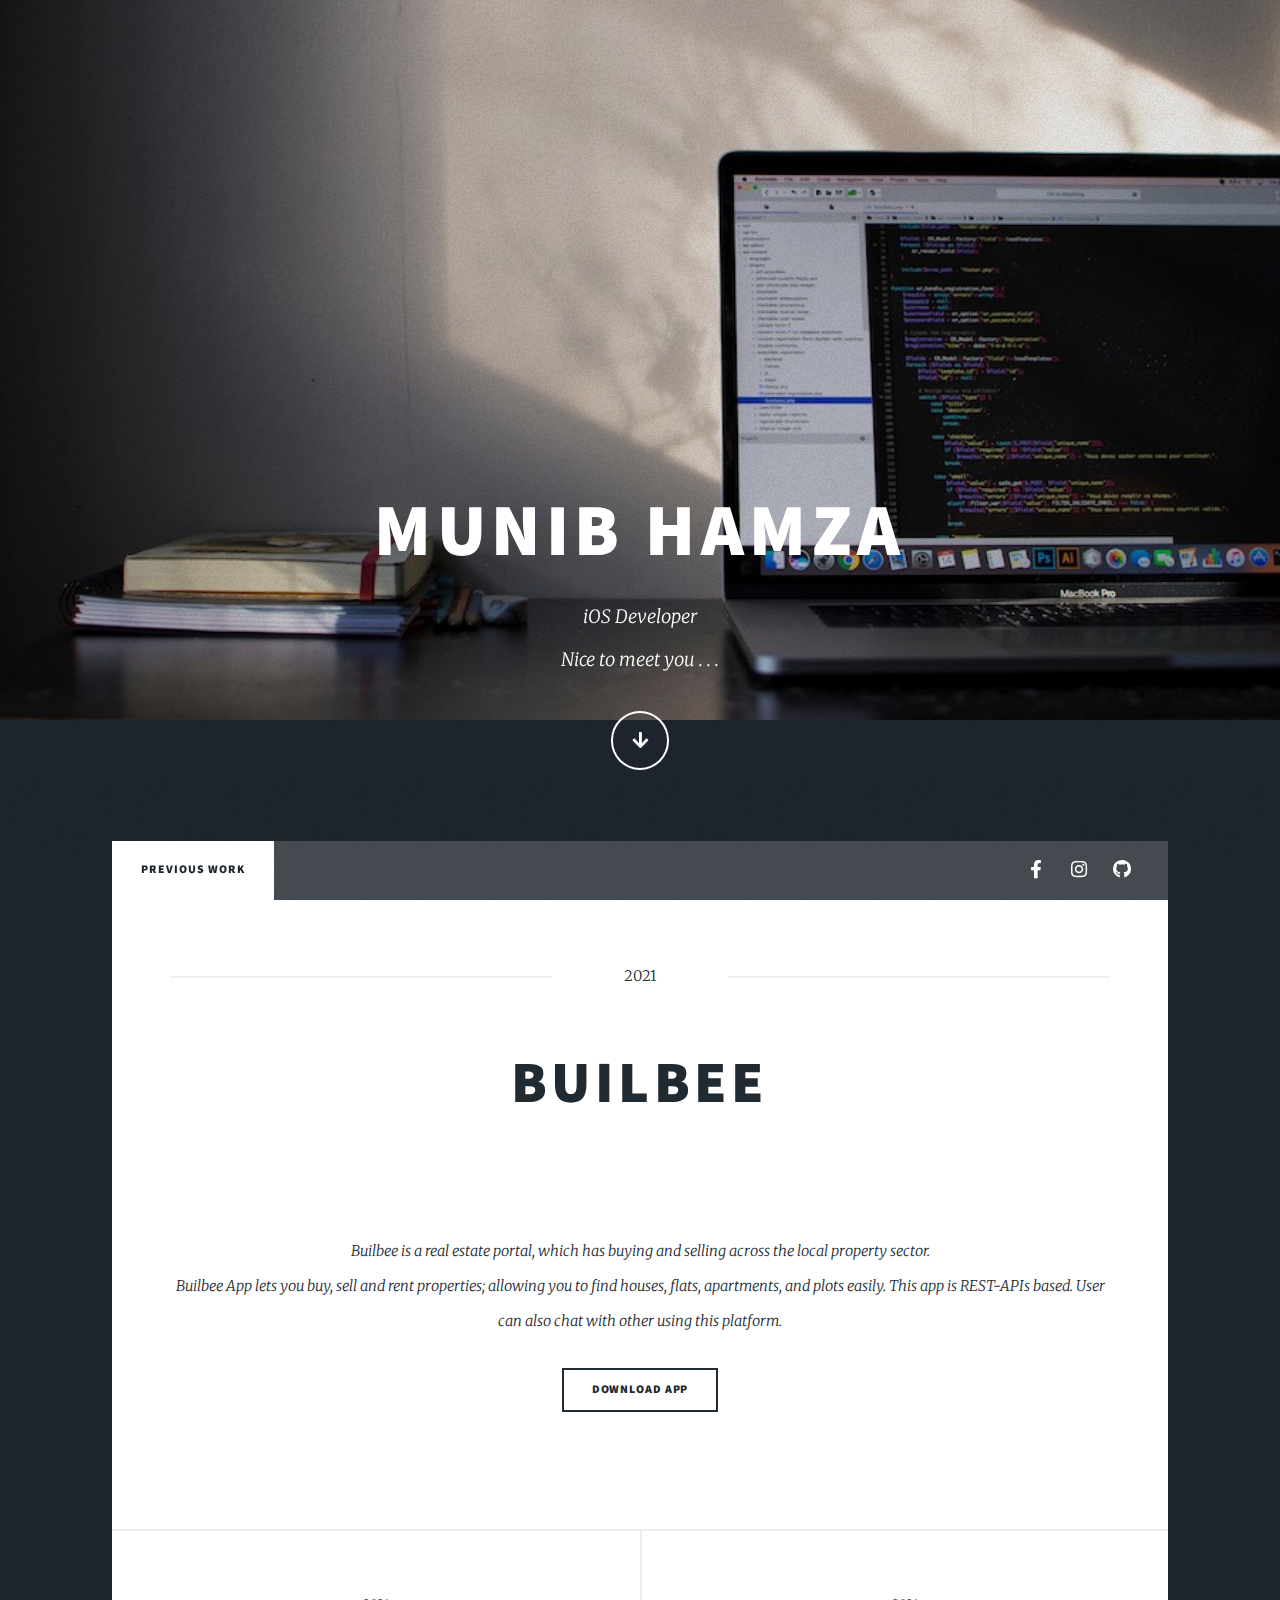
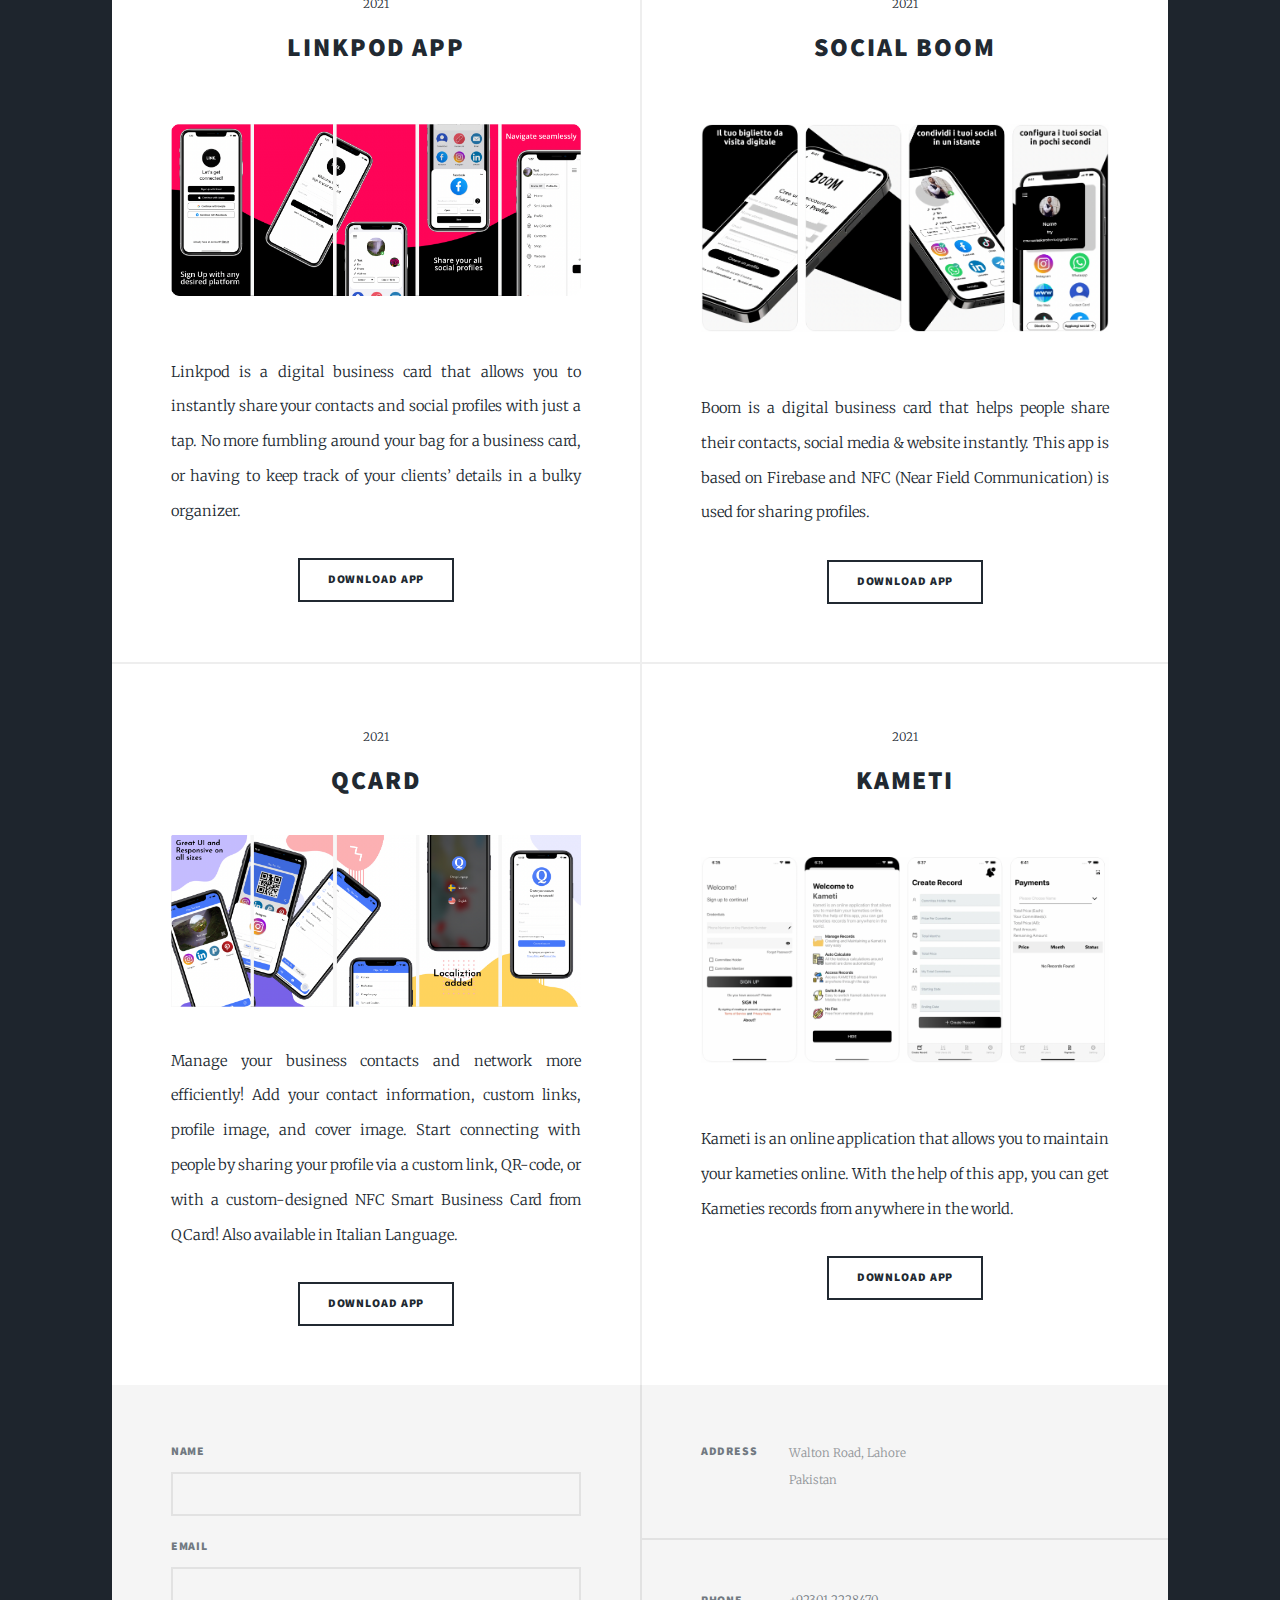
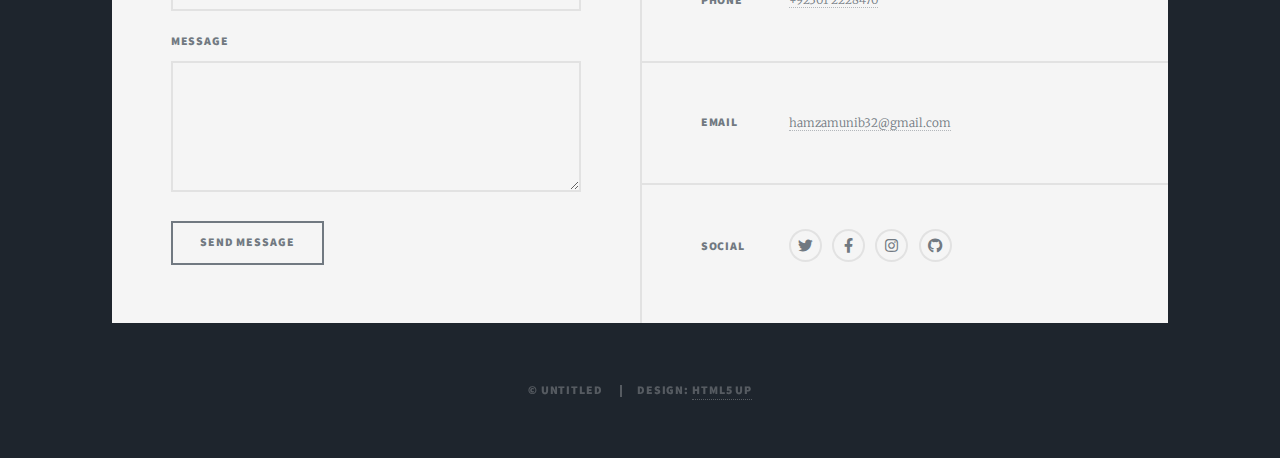
==== index.html @ 574f0609 "Added test mail" ====
<!DOCTYPE HTML>
<!--
	Massively by HTML5 UP
	html5up.net | @ajlkn
	Free for personal and commercial use under the CCA 3.0 license (html5up.net/license)
-->
<html>

<head>
	<title>Munib Hamza iOS Dev</title>
	<meta charset="utf-8" />
	<meta name="viewport" content="width=device-width, initial-scale=1, user-scalable=no" />
	<link rel="stylesheet" href="assets/css/main.css" />
	<noscript>
		<link rel="stylesheet" href="assets/css/noscript.css" />
	</noscript>
</head>

<body class="is-preload">

	<!-- Wrapper -->
	<div id="wrapper" class="fade-in">

		<!-- Intro -->
		<div id="intro">
			<h1>Munib Hamza<br />
			</h1>
			<p>iOS Developer</a><br />
				Nice to meet you . . .</a></p>
			<ul class="actions">
				<li><a href="#header" class="button icon solid solo fa-arrow-down scrolly">Continue</a></li>
			</ul>
		</div>

		<!-- Header -->
		<header id="header">
			<a href="index.html" class="logo">Home</a>
		</header>

		<!-- Nav -->
		<nav id="nav">
			<ul class="links">
				<li class="active"><a href="index.html">Previous Work</a></li>
				<!-- <li><a href="index.html">About</a></li> -->
				<!-- <li><a href="elements.html">Elements Reference</a></li> -->
			</ul>
			<ul class="icons">
				<!-- <li><a href="https://twitter.com/hamzamunib32" class="label"><span class="label">LinkedIn</span></a></li> -->
				<li><a href="https://www.facebook.com/Munib.Hamzi" class="icon brands fa-facebook-f"><span class="label">Facebook</span></a></li>
				<li><a href="https://www.instagram.com/immunibhamza/" class="icon brands fa-instagram"><span class="label">Instagram</span></a></li>
				<li><a href="https://github.com/imhamza32" class="icon brands fa-github"><span class="label">GitHub</span></a></li>
			</ul>
		</nav>

		<!-- Main -->
		<div id="main">

			<!-- Featured Post -->
			<article class="post featured">
				<header class="major">
					<span class="date">2021</span>
					<h2><a href="https://apps.apple.com/ca/app/builbee/id1573900197" target="_blank"
							rel="noopener noreferrer">Builbee</a></h2></a>
				
				<a href="https://apps.apple.com/sr/app/linkpod/id1586344964" target="_blank" rel="noopener noreferrer"
					class="image main"><img src="images/builbee.png" alt="" /></a>
				<p>Builbee is a real estate portal, which has buying and selling across the local property sector.
					<br>
					Builbee App lets you buy, sell and rent properties; allowing you to find houses, flats, apartments,
					and plots easily. This app is REST-APIs based. User can also chat with other using this platform.
				<ul class="actions special">
					<li><a href="https://apps.apple.com/sr/app/linkpod/id1586344964" target="_blank"
							rel="noopener noreferrer" class="button">Download App</a></li>
				</ul>
			</article>

			<!-- Posts -->
			<section class="posts">
				<article>
					<header>
						<span class="date">2021</span>
						<h2><a href="https://apps.apple.com/sr/app/linkpod/id1586344964" target="_blank"
								rel="noopener noreferrer">LinkPod App</a></h2>
						<a href="https://apps.apple.com/sr/app/linkpod/id1586344964" target="_blank"
							rel="noopener noreferrer" class="image main"><img src="images/Linkpod.png" alt="" /></a>
						</header>
						<p>Linkpod is a digital business card that allows you to instantly share your contacts and
							social profiles with just a tap. No more fumbling around your bag for a business card, or
							having to keep track of your clients’ details in a bulky organizer.</p>
							
						<ul class="actions special">
							<li><a href="https://apps.apple.com/sr/app/linkpod/id1586344964" target="_blank"
									rel="noopener noreferrer" class="button">Download App</a></li>
						</ul>
					
				</article>
				<article>

					<header>
						<span class="date">2021</span>
						<h2><a href="https://apps.apple.com/nz/app/social-boom/id1587355589" target="_blank"
								rel="noopener noreferrer" class="image main">Social Boom<br /></a></h2>
					</header>
					<a href="https://apps.apple.com/nz/app/social-boom/id1587355589" target="_blank"
						rel="noopener noreferrer" class="image main"><img src="images/Social Boom.png" alt="" /></a>
					<p>Boom is a digital business card that helps people share their contacts, social media & website
						instantly. This app is based on Firebase and NFC (Near Field Communication) is used for sharing
						profiles.</p>
					<ul class="actions special">
						<li><a href="https://apps.apple.com/nz/app/social-boom/id1587355589" target="_blank"
								rel="noopener noreferrer" class="button">Download App</a></li>
					</ul>
				</article>
				<article>
					<header>
						<span class="date">2021</span>
						<h2><a href="#">QCard</a></h2>
					</header>
					<a href="#" class="image fit"><img src="images/QCard.png" alt=""/></a>
					<p>Manage your business contacts and network more efficiently! Add your contact information, custom
						links, profile image, and cover image.
						Start connecting with people by sharing your profile via a custom link, QR-code, or with a
						custom-designed NFC Smart Business Card from QCard! Also available in Italian Language.<br>
					</p>
					<ul class="actions special">
						<li><a href="#" class="button">Download App</a></li>
					</ul>
				</article>
				<article>
					<header>
						<span class="date">2021</span>
						<h2><a href="https://apps.apple.com/pk/app/kameti/id1553677575" target="_blank"
								rel="noopener noreferrer" class="image main">Kameti</a></h2>
					</header>


					<a href="https://apps.apple.com/pk/app/kameti/id1553677575" target="_blank"
						rel="noopener noreferrer" class="image main"><img src="images/Kameti.png" alt="" /></a><p> Kameti
					is an online application that allows you to maintain your kameties online. With the help of this
					app, you can get Kameties records from anywhere in the world.</p>
					<ul class="actions special">
						<li><a href="https://apps.apple.com/pk/app/kameti/id1553677575" target="_blank"
								rel="noopener noreferrer" class="button">Download App</a></li>
					</ul>
				</article>

				<!-- Footer -->

		</div>

		<!-- Footer -->
		<footer id="footer">
			<section>
				<form method="post" action="./assets/mail.php">
					<div class="fields">
						<div class="field">
							<label for="name">Name</label>
							<input type="text" name="name" id="name" />
						</div>
						<div class="field">
							<label for="email">Email</label>
							<input type="text" name="email" id="email" />
						</div>
						<div class="field">
							<label for="message">Message</label>
							<textarea name="message" id="message" rows="3"></textarea>
						</div>
					</div>
					<ul class="actions">
						<li><input type="submit" value="Send Message" /></li>
					</ul>
				</form>
			</section>
			<section class="split contact">
				<section class="alt">
					<h3>Address</h3>
					<p>Walton Road, Lahore<br />
						Pakistan</p>
				</section>
				<section>
					<h3>Phone</h3>
					
					<p><a href="tel:+92301 2228470">+92301 2228470</a></p>
				</section>
				<section>
					<h3>Email</h3>
					<p><a href="mailto:hamzamunib32@gmail.com">hamzamunib32@gmail.com</a></p>
				</section>
				<section>
					<h3>Social</h3>
					<ul class="icons alt">
						<li><a href="#" class="icon brands alt fa-twitter"><span class="label">Twitter</span></a></li>
						<li><a href="#" class="icon brands alt fa-facebook-f"><span class="label">Facebook</span></a>
						</li>
						<li><a href="#" class="icon brands alt fa-instagram"><span class="label">Instagram</span></a>
						</li>
						<li><a href="#" class="icon brands alt fa-github"><span class="label">GitHub</span></a></li>
					</ul>
				</section>
			</section>
		</footer>

		<!-- Copyright -->
		<div id="copyright">
			<ul>
				<li>&copy; Untitled</li>
				<li>Design: <a href="https://html5up.net">HTML5 UP</a></li>
			</ul>
		</div>

	</div>

	<!-- Scripts -->
	<script src="assets/js/jquery.min.js"></script>
	<script src="assets/js/jquery.scrollex.min.js"></script>
	<script src="assets/js/jquery.scrolly.min.js"></script>
	<script src="assets/js/browser.min.js"></script>
	<script src="assets/js/breakpoints.min.js"></script>
	<script src="assets/js/util.js"></script>
	<script src="assets/js/main.js"></script>

</body>

</html>
---- assets/css/main.css ----
@import url(fontawesome-all.min.css);
@import url("https://fonts.googleapis.com/css?family=Merriweather:300,700,300italic,700italic|Source+Sans+Pro:900");

/*
	Massively by HTML5 UP
	html5up.net | @ajlkn
	Free for personal and commercial use under the CCA 3.0 license (html5up.net/license)
*/

html, body, div, span, applet, object,
iframe, h1, h2, h3, h4, h5, h6, p, blockquote,
pre, a, abbr, acronym, address, big, cite,
code, del, dfn, em, img, ins, kbd, q, s, samp,
small, strike, strong, sub, sup, tt, var, b,
u, i, center, dl, dt, dd, ol, ul, li, fieldset,
form, label, legend, table, caption, tbody,
tfoot, thead, tr, th, td, article, aside,
canvas, details, embed, figure, figcaption,
footer, header, hgroup, menu, nav, output, ruby,
section, summary, time, mark, audio, video {
	margin: 0;
	padding: 0;
	border: 0;
	font-size: 100%;
	font: inherit;
	vertical-align: baseline;}

article, aside, details, figcaption, figure,
footer, header, hgroup, menu, nav, section {
	display: block;}

body {
	line-height: 1;
}

ol, ul {
	list-style: none;
}

blockquote, q {
	quotes: none;
}

	blockquote:before, blockquote:after, q:before, q:after {
		content: '';
		content: none;
	}

table {
	border-collapse: collapse;
	border-spacing: 0;
}

body {
	-webkit-text-size-adjust: none;
}

mark {
	background-color: transparent;
	color: inherit;
}

input::-moz-focus-inner {
	border: 0;
	padding: 0;
}

input, select, textarea {
	-moz-appearance: none;
	-webkit-appearance: none;
	-ms-appearance: none;
	appearance: none;
}

/* Basic */

	@-ms-viewport {
		width: device-width;
	}

	body {
		-ms-overflow-style: scrollbar;
	}

	@media screen and (max-width: 480px) {

		html, body {
			min-width: 320px;
		}

	}

	html {
		box-sizing: border-box;
	}

	*, *:before, *:after {
		box-sizing: inherit;
	}

	body {
		background-color: #1e252d;
	}

		body.is-preload *, body.is-preload *:before, body.is-preload *:after {
			-moz-animation: none !important;
			-webkit-animation: none !important;
			-ms-animation: none !important;
			animation: none !important;
			-moz-transition: none !important;
			-webkit-transition: none !important;
			-ms-transition: none !important;
			transition: none !important;
		}

/* Type */

	html {
		font-size: 16pt;
	}

		@media screen and (max-width: 1680px) {

			html {
				font-size: 12pt;
			}

		}

		@media screen and (max-width: 1280px) {

			html {
				font-size: 11pt;
			}

		}

		@media screen and (max-width: 360px) {

			html {
				font-size: 10pt;
			}

		}

	body {
		color: #212931;
	}

	body, input, select, textarea {
		font-family: "Merriweather", Georgia, serif;
		font-weight: 300;
		font-size: 1rem;
		line-height: 2.375;
	}

	a {
		-moz-transition: color 0.2s ease-in-out, background-color 0.2s ease-in-out, border-color 0.2s ease-in-out, box-shadow 0.2s ease-in-out;
		-webkit-transition: color 0.2s ease-in-out, background-color 0.2s ease-in-out, border-color 0.2s ease-in-out, box-shadow 0.2s ease-in-out;
		-ms-transition: color 0.2s ease-in-out, background-color 0.2s ease-in-out, border-color 0.2s ease-in-out, box-shadow 0.2s ease-in-out;
		transition: color 0.2s ease-in-out, background-color 0.2s ease-in-out, border-color 0.2s ease-in-out, box-shadow 0.2s ease-in-out;
		border-bottom: dotted 1px;
		text-decoration: none;
	}

		a:hover {
			border-bottom-color: transparent;
		}

	strong, b {
		font-weight: 600;
	}

	em, i {
		font-style: italic;
	}

	p {
		text-align: justify;
		margin: 0 0 2rem 0;
	}

	h1, h2, h3, h4, h5, h6 {
		font-family: "Source Sans Pro", Helvetica, sans-serif;
		font-weight: 900;
		line-height: 1.5;
		letter-spacing: 0.075em;
		text-transform: uppercase;
		margin: 0 0 1rem 0;
	}

		h1 a, h2 a, h3 a, h4 a, h5 a, h6 a {
			border-bottom: 0;
			color: inherit;
			text-decoration: none;
		}

	h1 {
		font-size: 4rem;
		line-height: 1.1;
		margin: 0 0 2rem 0;
	}

	h2 {
		font-size: 1.75rem;
		line-height: 1.3;
		margin: 0 0 1.5rem 0;
	}

	h3 {
		font-size: 1.25rem;
		margin: 0 0 1.5rem 0;
	}

	h4 {
		font-size: 1rem;
	}

	h5 {
		font-size: 0.9rem;
	}

	h6 {
		font-size: 0.8rem;
	}

	sub {
		font-size: 0.8rem;
		position: relative;
		top: 0.5rem;
	}

	sup {
		font-size: 0.8rem;
		position: relative;
		top: -0.5rem;
	}

	blockquote {
		border-left: solid 4px;
		font-style: italic;
		margin: 0 0 2rem 0;
		padding: 0.5rem 0 0.5rem 2rem;
	}

	code {
		border: solid 2px;
		font-family: "Courier New", monospace;
		font-size: 0.9rem;
		margin: 0 0.25rem;
		padding: 0.25rem 0.65rem;
	}

	pre {
		-webkit-overflow-scrolling: touch;
		font-family: "Courier New", monospace;
		font-size: 0.9rem;
		margin: 0 0 2rem 0;
	}

		pre code {
			display: block;
			line-height: 1.75;
			padding: 1rem 1.5rem;
			overflow-x: auto;
		}

	hr {
		border: 0;
		border-bottom: solid 2px;
		margin: 3rem 0;
	}

		hr.major {
			margin: 5rem 0;
		}

	.align-left {
		text-align: left;
	}

	.align-center {
		text-align: center;
	}

	.align-right {
		text-align: right;
	}

	input, select, textarea {
		color: #212931;
	}

	a {
		color: #212931;
		border-bottom-color: rgba(33, 41, 49, 0.5);
	}

		a:hover {
			border-bottom-color: transparent;
			color: #18bfef !important;
		}

	strong, b {
		color: #212931;
	}

	h1, h2, h3, h4, h5, h6 {
		color: #212931;
	}

	blockquote {
		border-left-color: #eeeeee;
	}

	code {
		background: rgba(220, 220, 220, 0.25);
		border-color: #eeeeee;
	}

	hr {
		border-bottom-color: #eeeeee;
	}

/* Row */

	.row {
		display: flex;
		flex-wrap: wrap;
		box-sizing: border-box;
		align-items: stretch;
	}

		.row > * {
			box-sizing: border-box;
		}

		.row.gtr-uniform > * > :last-child {
			margin-bottom: 0;
		}

		.row.aln-left {
			justify-content: flex-start;
		}

		.row.aln-center {
			justify-content: center;
		}

		.row.aln-right {
			justify-content: flex-end;
		}

		.row.aln-top {
			align-items: flex-start;
		}

		.row.aln-middle {
			align-items: center;
		}

		.row.aln-bottom {
			align-items: flex-end;
		}

		.row > .imp {
			order: -1;
		}

		.row > .col-1 {
			width: 8.33333%;
		}

		.row > .off-1 {
			margin-left: 8.33333%;
		}

		.row > .col-2 {
			width: 16.66667%;
		}

		.row > .off-2 {
			margin-left: 16.66667%;
		}

		.row > .col-3 {
			width: 25%;
		}

		.row > .off-3 {
			margin-left: 25%;
		}

		.row > .col-4 {
			width: 33.33333%;
		}

		.row > .off-4 {
			margin-left: 33.33333%;
		}

		.row > .col-5 {
			width: 41.66667%;
		}

		.row > .off-5 {
			margin-left: 41.66667%;
		}

		.row > .col-6 {
			width: 50%;
		}

		.row > .off-6 {
			margin-left: 50%;
		}

		.row > .col-7 {
			width: 58.33333%;
		}

		.row > .off-7 {
			margin-left: 58.33333%;
		}

		.row > .col-8 {
			width: 66.66667%;
		}

		.row > .off-8 {
			margin-left: 66.66667%;
		}

		.row > .col-9 {
			width: 75%;
		}

		.row > .off-9 {
			margin-left: 75%;
		}

		.row > .col-10 {
			width: 83.33333%;
		}

		.row > .off-10 {
			margin-left: 83.33333%;
		}

		.row > .col-11 {
			width: 91.66667%;
		}

		.row > .off-11 {
			margin-left: 91.66667%;
		}

		.row > .col-12 {
			width: 100%;
		}

		.row > .off-12 {
			margin-left: 100%;
		}

		.row.gtr-0 {
			margin-top: 0;
			margin-left: 0rem;
		}

			.row.gtr-0 > * {
				padding: 0 0 0 0rem;
			}

			.row.gtr-0.gtr-uniform {
				margin-top: 0rem;
			}

				.row.gtr-0.gtr-uniform > * {
					padding-top: 0rem;
				}

		.row.gtr-25 {
			margin-top: 0;
			margin-left: -0.375rem;
		}

			.row.gtr-25 > * {
				padding: 0 0 0 0.375rem;
			}

			.row.gtr-25.gtr-uniform {
				margin-top: -0.375rem;
			}

				.row.gtr-25.gtr-uniform > * {
					padding-top: 0.375rem;
				}

		.row.gtr-50 {
			margin-top: 0;
			margin-left: -0.75rem;
		}

			.row.gtr-50 > * {
				padding: 0 0 0 0.75rem;
			}

			.row.gtr-50.gtr-uniform {
				margin-top: -0.75rem;
			}

				.row.gtr-50.gtr-uniform > * {
					padding-top: 0.75rem;
				}

		.row {
			margin-top: 0;
			margin-left: -1.5rem;
		}

			.row > * {
				padding: 0 0 0 1.5rem;
			}

			.row.gtr-uniform {
				margin-top: -1.5rem;
			}

				.row.gtr-uniform > * {
					padding-top: 1.5rem;
				}

		.row.gtr-150 {
			margin-top: 0;
			margin-left: -2.25rem;
		}

			.row.gtr-150 > * {
				padding: 0 0 0 2.25rem;
			}

			.row.gtr-150.gtr-uniform {
				margin-top: -2.25rem;
			}

				.row.gtr-150.gtr-uniform > * {
					padding-top: 2.25rem;
				}

		.row.gtr-200 {
			margin-top: 0;
			margin-left: -3rem;
		}

			.row.gtr-200 > * {
				padding: 0 0 0 3rem;
			}

			.row.gtr-200.gtr-uniform {
				margin-top: -3rem;
			}

				.row.gtr-200.gtr-uniform > * {
					padding-top: 3rem;
				}

		@media screen and (max-width: 1680px) {

			.row {
				display: flex;
				flex-wrap: wrap;
				box-sizing: border-box;
				align-items: stretch;
			}

				.row > * {
					box-sizing: border-box;
				}

				.row.gtr-uniform > * > :last-child {
					margin-bottom: 0;
				}

				.row.aln-left {
					justify-content: flex-start;
				}

				.row.aln-center {
					justify-content: center;
				}

				.row.aln-right {
					justify-content: flex-end;
				}

				.row.aln-top {
					align-items: flex-start;
				}

				.row.aln-middle {
					align-items: center;
				}

				.row.aln-bottom {
					align-items: flex-end;
				}

				.row > .imp-xlarge {
					order: -1;
				}

				.row > .col-1-xlarge {
					width: 8.33333%;
				}

				.row > .off-1-xlarge {
					margin-left: 8.33333%;
				}

				.row > .col-2-xlarge {
					width: 16.66667%;
				}

				.row > .off-2-xlarge {
					margin-left: 16.66667%;
				}

				.row > .col-3-xlarge {
					width: 25%;
				}

				.row > .off-3-xlarge {
					margin-left: 25%;
				}

				.row > .col-4-xlarge {
					width: 33.33333%;
				}

				.row > .off-4-xlarge {
					margin-left: 33.33333%;
				}

				.row > .col-5-xlarge {
					width: 41.66667%;
				}

				.row > .off-5-xlarge {
					margin-left: 41.66667%;
				}

				.row > .col-6-xlarge {
					width: 50%;
				}

				.row > .off-6-xlarge {
					margin-left: 50%;
				}

				.row > .col-7-xlarge {
					width: 58.33333%;
				}

				.row > .off-7-xlarge {
					margin-left: 58.33333%;
				}

				.row > .col-8-xlarge {
					width: 66.66667%;
				}

				.row > .off-8-xlarge {
					margin-left: 66.66667%;
				}

				.row > .col-9-xlarge {
					width: 75%;
				}

				.row > .off-9-xlarge {
					margin-left: 75%;
				}

				.row > .col-10-xlarge {
					width: 83.33333%;
				}

				.row > .off-10-xlarge {
					margin-left: 83.33333%;
				}

				.row > .col-11-xlarge {
					width: 91.66667%;
				}

				.row > .off-11-xlarge {
					margin-left: 91.66667%;
				}

				.row > .col-12-xlarge {
					width: 100%;
				}

				.row > .off-12-xlarge {
					margin-left: 100%;
				}

				.row.gtr-0 {
					margin-top: 0;
					margin-left: 0rem;
				}

					.row.gtr-0 > * {
						padding: 0 0 0 0rem;
					}

					.row.gtr-0.gtr-uniform {
						margin-top: 0rem;
					}

						.row.gtr-0.gtr-uniform > * {
							padding-top: 0rem;
						}

				.row.gtr-25 {
					margin-top: 0;
					margin-left: -0.375rem;
				}

					.row.gtr-25 > * {
						padding: 0 0 0 0.375rem;
					}

					.row.gtr-25.gtr-uniform {
						margin-top: -0.375rem;
					}

						.row.gtr-25.gtr-uniform > * {
							padding-top: 0.375rem;
						}

				.row.gtr-50 {
					margin-top: 0;
					margin-left: -0.75rem;
				}

					.row.gtr-50 > * {
						padding: 0 0 0 0.75rem;
					}

					.row.gtr-50.gtr-uniform {
						margin-top: -0.75rem;
					}

						.row.gtr-50.gtr-uniform > * {
							padding-top: 0.75rem;
						}

				.row {
					margin-top: 0;
					margin-left: -1.5rem;
				}

					.row > * {
						padding: 0 0 0 1.5rem;
					}

					.row.gtr-uniform {
						margin-top: -1.5rem;
					}

						.row.gtr-uniform > * {
							padding-top: 1.5rem;
						}

				.row.gtr-150 {
					margin-top: 0;
					margin-left: -2.25rem;
				}

					.row.gtr-150 > * {
						padding: 0 0 0 2.25rem;
					}

					.row.gtr-150.gtr-uniform {
						margin-top: -2.25rem;
					}

						.row.gtr-150.gtr-uniform > * {
							padding-top: 2.25rem;
						}

				.row.gtr-200 {
					margin-top: 0;
					margin-left: -3rem;
				}

					.row.gtr-200 > * {
						padding: 0 0 0 3rem;
					}

					.row.gtr-200.gtr-uniform {
						margin-top: -3rem;
					}

						.row.gtr-200.gtr-uniform > * {
							padding-top: 3rem;
						}

		}

		@media screen and (max-width: 1280px) {

			.row {
				display: flex;
				flex-wrap: wrap;
				box-sizing: border-box;
				align-items: stretch;
			}

				.row > * {
					box-sizing: border-box;
				}

				.row.gtr-uniform > * > :last-child {
					margin-bottom: 0;
				}

				.row.aln-left {
					justify-content: flex-start;
				}

				.row.aln-center {
					justify-content: center;
				}

				.row.aln-right {
					justify-content: flex-end;
				}

				.row.aln-top {
					align-items: flex-start;
				}

				.row.aln-middle {
					align-items: center;
				}

				.row.aln-bottom {
					align-items: flex-end;
				}

				.row > .imp-large {
					order: -1;
				}

				.row > .col-1-large {
					width: 8.33333%;
				}

				.row > .off-1-large {
					margin-left: 8.33333%;
				}

				.row > .col-2-large {
					width: 16.66667%;
				}

				.row > .off-2-large {
					margin-left: 16.66667%;
				}

				.row > .col-3-large {
					width: 25%;
				}

				.row > .off-3-large {
					margin-left: 25%;
				}

				.row > .col-4-large {
					width: 33.33333%;
				}

				.row > .off-4-large {
					margin-left: 33.33333%;
				}

				.row > .col-5-large {
					width: 41.66667%;
				}

				.row > .off-5-large {
					margin-left: 41.66667%;
				}

				.row > .col-6-large {
					width: 50%;
				}

				.row > .off-6-large {
					margin-left: 50%;
				}

				.row > .col-7-large {
					width: 58.33333%;
				}

				.row > .off-7-large {
					margin-left: 58.33333%;
				}

				.row > .col-8-large {
					width: 66.66667%;
				}

				.row > .off-8-large {
					margin-left: 66.66667%;
				}

				.row > .col-9-large {
					width: 75%;
				}

				.row > .off-9-large {
					margin-left: 75%;
				}

				.row > .col-10-large {
					width: 83.33333%;
				}

				.row > .off-10-large {
					margin-left: 83.33333%;
				}

				.row > .col-11-large {
					width: 91.66667%;
				}

				.row > .off-11-large {
					margin-left: 91.66667%;
				}

				.row > .col-12-large {
					width: 100%;
				}

				.row > .off-12-large {
					margin-left: 100%;
				}

				.row.gtr-0 {
					margin-top: 0;
					margin-left: 0rem;
				}

					.row.gtr-0 > * {
						padding: 0 0 0 0rem;
					}

					.row.gtr-0.gtr-uniform {
						margin-top: 0rem;
					}

						.row.gtr-0.gtr-uniform > * {
							padding-top: 0rem;
						}

				.row.gtr-25 {
					margin-top: 0;
					margin-left: -0.375rem;
				}

					.row.gtr-25 > * {
						padding: 0 0 0 0.375rem;
					}

					.row.gtr-25.gtr-uniform {
						margin-top: -0.375rem;
					}

						.row.gtr-25.gtr-uniform > * {
							padding-top: 0.375rem;
						}

				.row.gtr-50 {
					margin-top: 0;
					margin-left: -0.75rem;
				}

					.row.gtr-50 > * {
						padding: 0 0 0 0.75rem;
					}

					.row.gtr-50.gtr-uniform {
						margin-top: -0.75rem;
					}

						.row.gtr-50.gtr-uniform > * {
							padding-top: 0.75rem;
						}

				.row {
					margin-top: 0;
					margin-left: -1.5rem;
				}

					.row > * {
						padding: 0 0 0 1.5rem;
					}

					.row.gtr-uniform {
						margin-top: -1.5rem;
					}

						.row.gtr-uniform > * {
							padding-top: 1.5rem;
						}

				.row.gtr-150 {
					margin-top: 0;
					margin-left: -2.25rem;
				}

					.row.gtr-150 > * {
						padding: 0 0 0 2.25rem;
					}

					.row.gtr-150.gtr-uniform {
						margin-top: -2.25rem;
					}

						.row.gtr-150.gtr-uniform > * {
							padding-top: 2.25rem;
						}

				.row.gtr-200 {
					margin-top: 0;
					margin-left: -3rem;
				}

					.row.gtr-200 > * {
						padding: 0 0 0 3rem;
					}

					.row.gtr-200.gtr-uniform {
						margin-top: -3rem;
					}

						.row.gtr-200.gtr-uniform > * {
							padding-top: 3rem;
						}

		}

		@media screen and (max-width: 980px) {

			.row {
				display: flex;
				flex-wrap: wrap;
				box-sizing: border-box;
				align-items: stretch;
			}

				.row > * {
					box-sizing: border-box;
				}

				.row.gtr-uniform > * > :last-child {
					margin-bottom: 0;
				}

				.row.aln-left {
					justify-content: flex-start;
				}

				.row.aln-center {
					justify-content: center;
				}

				.row.aln-right {
					justify-content: flex-end;
				}

				.row.aln-top {
					align-items: flex-start;
				}

				.row.aln-middle {
					align-items: center;
				}

				.row.aln-bottom {
					align-items: flex-end;
				}

				.row > .imp-medium {
					order: -1;
				}

				.row > .col-1-medium {
					width: 8.33333%;
				}

				.row > .off-1-medium {
					margin-left: 8.33333%;
				}

				.row > .col-2-medium {
					width: 16.66667%;
				}

				.row > .off-2-medium {
					margin-left: 16.66667%;
				}

				.row > .col-3-medium {
					width: 25%;
				}

				.row > .off-3-medium {
					margin-left: 25%;
				}

				.row > .col-4-medium {
					width: 33.33333%;
				}

				.row > .off-4-medium {
					margin-left: 33.33333%;
				}

				.row > .col-5-medium {
					width: 41.66667%;
				}

				.row > .off-5-medium {
					margin-left: 41.66667%;
				}

				.row > .col-6-medium {
					width: 50%;
				}

				.row > .off-6-medium {
					margin-left: 50%;
				}

				.row > .col-7-medium {
					width: 58.33333%;
				}

				.row > .off-7-medium {
					margin-left: 58.33333%;
				}

				.row > .col-8-medium {
					width: 66.66667%;
				}

				.row > .off-8-medium {
					margin-left: 66.66667%;
				}

				.row > .col-9-medium {
					width: 75%;
				}

				.row > .off-9-medium {
					margin-left: 75%;
				}

				.row > .col-10-medium {
					width: 83.33333%;
				}

				.row > .off-10-medium {
					margin-left: 83.33333%;
				}

				.row > .col-11-medium {
					width: 91.66667%;
				}

				.row > .off-11-medium {
					margin-left: 91.66667%;
				}

				.row > .col-12-medium {
					width: 100%;
				}

				.row > .off-12-medium {
					margin-left: 100%;
				}

				.row.gtr-0 {
					margin-top: 0;
					margin-left: 0rem;
				}

					.row.gtr-0 > * {
						padding: 0 0 0 0rem;
					}

					.row.gtr-0.gtr-uniform {
						margin-top: 0rem;
					}

						.row.gtr-0.gtr-uniform > * {
							padding-top: 0rem;
						}

				.row.gtr-25 {
					margin-top: 0;
					margin-left: -0.375rem;
				}

					.row.gtr-25 > * {
						padding: 0 0 0 0.375rem;
					}

					.row.gtr-25.gtr-uniform {
						margin-top: -0.375rem;
					}

						.row.gtr-25.gtr-uniform > * {
							padding-top: 0.375rem;
						}

				.row.gtr-50 {
					margin-top: 0;
					margin-left: -0.75rem;
				}

					.row.gtr-50 > * {
						padding: 0 0 0 0.75rem;
					}

					.row.gtr-50.gtr-uniform {
						margin-top: -0.75rem;
					}

						.row.gtr-50.gtr-uniform > * {
							padding-top: 0.75rem;
						}

				.row {
					margin-top: 0;
					margin-left: -1.5rem;
				}

					.row > * {
						padding: 0 0 0 1.5rem;
					}

					.row.gtr-uniform {
						margin-top: -1.5rem;
					}

						.row.gtr-uniform > * {
							padding-top: 1.5rem;
						}

				.row.gtr-150 {
					margin-top: 0;
					margin-left: -2.25rem;
				}

					.row.gtr-150 > * {
						padding: 0 0 0 2.25rem;
					}

					.row.gtr-150.gtr-uniform {
						margin-top: -2.25rem;
					}

						.row.gtr-150.gtr-uniform > * {
							padding-top: 2.25rem;
						}

				.row.gtr-200 {
					margin-top: 0;
					margin-left: -3rem;
				}

					.row.gtr-200 > * {
						padding: 0 0 0 3rem;
					}

					.row.gtr-200.gtr-uniform {
						margin-top: -3rem;
					}

						.row.gtr-200.gtr-uniform > * {
							padding-top: 3rem;
						}

		}

		@media screen and (max-width: 736px) {

			.row {
				display: flex;
				flex-wrap: wrap;
				box-sizing: border-box;
				align-items: stretch;
			}

				.row > * {
					box-sizing: border-box;
				}

				.row.gtr-uniform > * > :last-child {
					margin-bottom: 0;
				}

				.row.aln-left {
					justify-content: flex-start;
				}

				.row.aln-center {
					justify-content: center;
				}

				.row.aln-right {
					justify-content: flex-end;
				}

				.row.aln-top {
					align-items: flex-start;
				}

				.row.aln-middle {
					align-items: center;
				}

				.row.aln-bottom {
					align-items: flex-end;
				}

				.row > .imp-small {
					order: -1;
				}

				.row > .col-1-small {
					width: 8.33333%;
				}

				.row > .off-1-small {
					margin-left: 8.33333%;
				}

				.row > .col-2-small {
					width: 16.66667%;
				}

				.row > .off-2-small {
					margin-left: 16.66667%;
				}

				.row > .col-3-small {
					width: 25%;
				}

				.row > .off-3-small {
					margin-left: 25%;
				}

				.row > .col-4-small {
					width: 33.33333%;
				}

				.row > .off-4-small {
					margin-left: 33.33333%;
				}

				.row > .col-5-small {
					width: 41.66667%;
				}

				.row > .off-5-small {
					margin-left: 41.66667%;
				}

				.row > .col-6-small {
					width: 50%;
				}

				.row > .off-6-small {
					margin-left: 50%;
				}

				.row > .col-7-small {
					width: 58.33333%;
				}

				.row > .off-7-small {
					margin-left: 58.33333%;
				}

				.row > .col-8-small {
					width: 66.66667%;
				}

				.row > .off-8-small {
					margin-left: 66.66667%;
				}

				.row > .col-9-small {
					width: 75%;
				}

				.row > .off-9-small {
					margin-left: 75%;
				}

				.row > .col-10-small {
					width: 83.33333%;
				}

				.row > .off-10-small {
					margin-left: 83.33333%;
				}

				.row > .col-11-small {
					width: 91.66667%;
				}

				.row > .off-11-small {
					margin-left: 91.66667%;
				}

				.row > .col-12-small {
					width: 100%;
				}

				.row > .off-12-small {
					margin-left: 100%;
				}

				.row.gtr-0 {
					margin-top: 0;
					margin-left: 0rem;
				}

					.row.gtr-0 > * {
						padding: 0 0 0 0rem;
					}

					.row.gtr-0.gtr-uniform {
						margin-top: 0rem;
					}

						.row.gtr-0.gtr-uniform > * {
							padding-top: 0rem;
						}

				.row.gtr-25 {
					margin-top: 0;
					margin-left: -0.375rem;
				}

					.row.gtr-25 > * {
						padding: 0 0 0 0.375rem;
					}

					.row.gtr-25.gtr-uniform {
						margin-top: -0.375rem;
					}

						.row.gtr-25.gtr-uniform > * {
							padding-top: 0.375rem;
						}

				.row.gtr-50 {
					margin-top: 0;
					margin-left: -0.75rem;
				}

					.row.gtr-50 > * {
						padding: 0 0 0 0.75rem;
					}

					.row.gtr-50.gtr-uniform {
						margin-top: -0.75rem;
					}

						.row.gtr-50.gtr-uniform > * {
							padding-top: 0.75rem;
						}

				.row {
					margin-top: 0;
					margin-left: -1.5rem;
				}

					.row > * {
						padding: 0 0 0 1.5rem;
					}

					.row.gtr-uniform {
						margin-top: -1.5rem;
					}

						.row.gtr-uniform > * {
							padding-top: 1.5rem;
						}

				.row.gtr-150 {
					margin-top: 0;
					margin-left: -2.25rem;
				}

					.row.gtr-150 > * {
						padding: 0 0 0 2.25rem;
					}

					.row.gtr-150.gtr-uniform {
						margin-top: -2.25rem;
					}

						.row.gtr-150.gtr-uniform > * {
							padding-top: 2.25rem;
						}

				.row.gtr-200 {
					margin-top: 0;
					margin-left: -3rem;
				}

					.row.gtr-200 > * {
						padding: 0 0 0 3rem;
					}

					.row.gtr-200.gtr-uniform {
						margin-top: -3rem;
					}

						.row.gtr-200.gtr-uniform > * {
							padding-top: 3rem;
						}

		}

		@media screen and (max-width: 480px) {

			.row {
				display: flex;
				flex-wrap: wrap;
				box-sizing: border-box;
				align-items: stretch;
			}

				.row > * {
					box-sizing: border-box;
				}

				.row.gtr-uniform > * > :last-child {
					margin-bottom: 0;
				}

				.row.aln-left {
					justify-content: flex-start;
				}

				.row.aln-center {
					justify-content: center;
				}

				.row.aln-right {
					justify-content: flex-end;
				}

				.row.aln-top {
					align-items: flex-start;
				}

				.row.aln-middle {
					align-items: center;
				}

				.row.aln-bottom {
					align-items: flex-end;
				}

				.row > .imp-xsmall {
					order: -1;
				}

				.row > .col-1-xsmall {
					width: 8.33333%;
				}

				.row > .off-1-xsmall {
					margin-left: 8.33333%;
				}

				.row > .col-2-xsmall {
					width: 16.66667%;
				}

				.row > .off-2-xsmall {
					margin-left: 16.66667%;
				}

				.row > .col-3-xsmall {
					width: 25%;
				}

				.row > .off-3-xsmall {
					margin-left: 25%;
				}

				.row > .col-4-xsmall {
					width: 33.33333%;
				}

				.row > .off-4-xsmall {
					margin-left: 33.33333%;
				}

				.row > .col-5-xsmall {
					width: 41.66667%;
				}

				.row > .off-5-xsmall {
					margin-left: 41.66667%;
				}

				.row > .col-6-xsmall {
					width: 50%;
				}

				.row > .off-6-xsmall {
					margin-left: 50%;
				}

				.row > .col-7-xsmall {
					width: 58.33333%;
				}

				.row > .off-7-xsmall {
					margin-left: 58.33333%;
				}

				.row > .col-8-xsmall {
					width: 66.66667%;
				}

				.row > .off-8-xsmall {
					margin-left: 66.66667%;
				}

				.row > .col-9-xsmall {
					width: 75%;
				}

				.row > .off-9-xsmall {
					margin-left: 75%;
				}

				.row > .col-10-xsmall {
					width: 83.33333%;
				}

				.row > .off-10-xsmall {
					margin-left: 83.33333%;
				}

				.row > .col-11-xsmall {
					width: 91.66667%;
				}

				.row > .off-11-xsmall {
					margin-left: 91.66667%;
				}

				.row > .col-12-xsmall {
					width: 100%;
				}

				.row > .off-12-xsmall {
					margin-left: 100%;
				}

				.row.gtr-0 {
					margin-top: 0;
					margin-left: 0rem;
				}

					.row.gtr-0 > * {
						padding: 0 0 0 0rem;
					}

					.row.gtr-0.gtr-uniform {
						margin-top: 0rem;
					}

						.row.gtr-0.gtr-uniform > * {
							padding-top: 0rem;
						}

				.row.gtr-25 {
					margin-top: 0;
					margin-left: -0.375rem;
				}

					.row.gtr-25 > * {
						padding: 0 0 0 0.375rem;
					}

					.row.gtr-25.gtr-uniform {
						margin-top: -0.375rem;
					}

						.row.gtr-25.gtr-uniform > * {
							padding-top: 0.375rem;
						}

				.row.gtr-50 {
					margin-top: 0;
					margin-left: -0.75rem;
				}

					.row.gtr-50 > * {
						padding: 0 0 0 0.75rem;
					}

					.row.gtr-50.gtr-uniform {
						margin-top: -0.75rem;
					}

						.row.gtr-50.gtr-uniform > * {
							padding-top: 0.75rem;
						}

				.row {
					margin-top: 0;
					margin-left: -1.5rem;
				}

					.row > * {
						padding: 0 0 0 1.5rem;
					}

					.row.gtr-uniform {
						margin-top: -1.5rem;
					}

						.row.gtr-uniform > * {
							padding-top: 1.5rem;
						}

				.row.gtr-150 {
					margin-top: 0;
					margin-left: -2.25rem;
				}

					.row.gtr-150 > * {
						padding: 0 0 0 2.25rem;
					}

					.row.gtr-150.gtr-uniform {
						margin-top: -2.25rem;
					}

						.row.gtr-150.gtr-uniform > * {
							padding-top: 2.25rem;
						}

				.row.gtr-200 {
					margin-top: 0;
					margin-left: -3rem;
				}

					.row.gtr-200 > * {
						padding: 0 0 0 3rem;
					}

					.row.gtr-200.gtr-uniform {
						margin-top: -3rem;
					}

						.row.gtr-200.gtr-uniform > * {
							padding-top: 3rem;
						}

		}

		@media screen and (max-width: 360px) {

			.row {
				display: flex;
				flex-wrap: wrap;
				box-sizing: border-box;
				align-items: stretch;
			}

				.row > * {
					box-sizing: border-box;
				}

				.row.gtr-uniform > * > :last-child {
					margin-bottom: 0;
				}

				.row.aln-left {
					justify-content: flex-start;
				}

				.row.aln-center {
					justify-content: center;
				}

				.row.aln-right {
					justify-content: flex-end;
				}

				.row.aln-top {
					align-items: flex-start;
				}

				.row.aln-middle {
					align-items: center;
				}

				.row.aln-bottom {
					align-items: flex-end;
				}

				.row > .imp-xxsmall {
					order: -1;
				}

				.row > .col-1-xxsmall {
					width: 8.33333%;
				}

				.row > .off-1-xxsmall {
					margin-left: 8.33333%;
				}

				.row > .col-2-xxsmall {
					width: 16.66667%;
				}

				.row > .off-2-xxsmall {
					margin-left: 16.66667%;
				}

				.row > .col-3-xxsmall {
					width: 25%;
				}

				.row > .off-3-xxsmall {
					margin-left: 25%;
				}

				.row > .col-4-xxsmall {
					width: 33.33333%;
				}

				.row > .off-4-xxsmall {
					margin-left: 33.33333%;
				}

				.row > .col-5-xxsmall {
					width: 41.66667%;
				}

				.row > .off-5-xxsmall {
					margin-left: 41.66667%;
				}

				.row > .col-6-xxsmall {
					width: 50%;
				}

				.row > .off-6-xxsmall {
					margin-left: 50%;
				}

				.row > .col-7-xxsmall {
					width: 58.33333%;
				}

				.row > .off-7-xxsmall {
					margin-left: 58.33333%;
				}

				.row > .col-8-xxsmall {
					width: 66.66667%;
				}

				.row > .off-8-xxsmall {
					margin-left: 66.66667%;
				}

				.row > .col-9-xxsmall {
					width: 75%;
				}

				.row > .off-9-xxsmall {
					margin-left: 75%;
				}

				.row > .col-10-xxsmall {
					width: 83.33333%;
				}

				.row > .off-10-xxsmall {
					margin-left: 83.33333%;
				}

				.row > .col-11-xxsmall {
					width: 91.66667%;
				}

				.row > .off-11-xxsmall {
					margin-left: 91.66667%;
				}

				.row > .col-12-xxsmall {
					width: 100%;
				}

				.row > .off-12-xxsmall {
					margin-left: 100%;
				}

				.row.gtr-0 {
					margin-top: 0;
					margin-left: 0rem;
				}

					.row.gtr-0 > * {
						padding: 0 0 0 0rem;
					}

					.row.gtr-0.gtr-uniform {
						margin-top: 0rem;
					}

						.row.gtr-0.gtr-uniform > * {
							padding-top: 0rem;
						}

				.row.gtr-25 {
					margin-top: 0;
					margin-left: -0.375rem;
				}

					.row.gtr-25 > * {
						padding: 0 0 0 0.375rem;
					}

					.row.gtr-25.gtr-uniform {
						margin-top: -0.375rem;
					}

						.row.gtr-25.gtr-uniform > * {
							padding-top: 0.375rem;
						}

				.row.gtr-50 {
					margin-top: 0;
					margin-left: -0.75rem;
				}

					.row.gtr-50 > * {
						padding: 0 0 0 0.75rem;
					}

					.row.gtr-50.gtr-uniform {
						margin-top: -0.75rem;
					}

						.row.gtr-50.gtr-uniform > * {
							padding-top: 0.75rem;
						}

				.row {
					margin-top: 0;
					margin-left: -1.5rem;
				}

					.row > * {
						padding: 0 0 0 1.5rem;
					}

					.row.gtr-uniform {
						margin-top: -1.5rem;
					}

						.row.gtr-uniform > * {
							padding-top: 1.5rem;
						}

				.row.gtr-150 {
					margin-top: 0;
					margin-left: -2.25rem;
				}

					.row.gtr-150 > * {
						padding: 0 0 0 2.25rem;
					}

					.row.gtr-150.gtr-uniform {
						margin-top: -2.25rem;
					}

						.row.gtr-150.gtr-uniform > * {
							padding-top: 2.25rem;
						}

				.row.gtr-200 {
					margin-top: 0;
					margin-left: -3rem;
				}

					.row.gtr-200 > * {
						padding: 0 0 0 3rem;
					}

					.row.gtr-200.gtr-uniform {
						margin-top: -3rem;
					}

						.row.gtr-200.gtr-uniform > * {
							padding-top: 3rem;
						}

		}

/* Box */

	.box {
		border: solid 2px;
		margin-bottom: 2rem;
		padding: 1.5rem;
	}

		.box > :last-child,
		.box > :last-child > :last-child,
		.box > :last-child > :last-child > :last-child {
			margin-bottom: 0;
		}

		.box.alt {
			border: 0;
			border-radius: 0;
			padding: 0;
		}

	.box {
		border-color: #eeeeee;
	}

/* Button */

	input[type="submit"],
	input[type="reset"],
	input[type="button"],
	button,
	.button {
		-moz-appearance: none;
		-webkit-appearance: none;
		-ms-appearance: none;
		appearance: none;
		-moz-transition: background-color 0.2s ease-in-out, box-shadow 0.2s ease-in-out, color 0.2s ease-in-out;
		-webkit-transition: background-color 0.2s ease-in-out, box-shadow 0.2s ease-in-out, color 0.2s ease-in-out;
		-ms-transition: background-color 0.2s ease-in-out, box-shadow 0.2s ease-in-out, color 0.2s ease-in-out;
		transition: background-color 0.2s ease-in-out, box-shadow 0.2s ease-in-out, color 0.2s ease-in-out;
		border: 0;
		border-radius: 0;
		cursor: pointer;
		display: inline-block;
		font-family: "Source Sans Pro", Helvetica, sans-serif;
		font-size: 0.8rem;
		font-weight: 900;
		letter-spacing: 0.075em;
		height: 3rem;
		line-height: 3rem;
		padding: 0 2rem;
		text-align: center;
		text-decoration: none;
		text-transform: uppercase;
		white-space: nowrap;
	}

		input[type="submit"].icon:before,
		input[type="reset"].icon:before,
		input[type="button"].icon:before,
		button.icon:before,
		.button.icon:before {
			margin-right: 0.5rem;
		}

		input[type="submit"].icon.solo,
		input[type="reset"].icon.solo,
		input[type="button"].icon.solo,
		button.icon.solo,
		.button.icon.solo {
			position: relative;
			width: 4rem;
			height: 4rem;
			line-height: 4rem;
			border-radius: 4rem;
			text-indent: 4rem;
			overflow: hidden;
			padding: 0;
			white-space: nowrap;
		}

			input[type="submit"].icon.solo:before,
			input[type="reset"].icon.solo:before,
			input[type="button"].icon.solo:before,
			button.icon.solo:before,
			.button.icon.solo:before {
				position: absolute;
				display: block;
				top: 0;
				left: 0;
				width: inherit;
				height: inherit;
				line-height: inherit;
				font-size: 1.25rem;
				margin-right: 0;
				text-align: center;
				text-indent: 0;
			}

		input[type="submit"].fit,
		input[type="reset"].fit,
		input[type="button"].fit,
		button.fit,
		.button.fit {
			width: 100%;
		}

		input[type="submit"].small,
		input[type="reset"].small,
		input[type="button"].small,
		button.small,
		.button.small {
			font-size: 0.7rem;
			height: 2.5rem;
			line-height: 2.5rem;
			padding: 0 1.5rem;
		}

		input[type="submit"].large,
		input[type="reset"].large,
		input[type="button"].large,
		button.large,
		.button.large {
			font-size: 0.9rem;
			height: 3.5rem;
			line-height: 3.5rem;
			padding: 0 2.75rem;
		}

		@media screen and (max-width: 980px) {

			input[type="submit"],
			input[type="reset"],
			input[type="button"],
			button,
			.button {
				font-size: 0.9rem;
				height: 3.25rem;
				line-height: 3.25rem;
			}

				input[type="submit"].large,
				input[type="reset"].large,
				input[type="button"].large,
				button.large,
				.button.large {
					font-size: 1rem;
					height: 3.75rem;
					line-height: 3.75rem;
				}

		}

		input[type="submit"].disabled, input[type="submit"]:disabled,
		input[type="reset"].disabled,
		input[type="reset"]:disabled,
		input[type="button"].disabled,
		input[type="button"]:disabled,
		button.disabled,
		button:disabled,
		.button.disabled,
		.button:disabled {
			pointer-events: none;
			opacity: 0.25;
		}

	input[type="submit"],
	input[type="reset"],
	input[type="button"],
	button,
	.button {
		background-color: transparent;
		box-shadow: inset 0 0 0 2px #212931;
		color: #212931 !important;
	}

		input[type="submit"]:hover,
		input[type="reset"]:hover,
		input[type="button"]:hover,
		button:hover,
		.button:hover {
			box-shadow: inset 0 0 0 2px #18bfef;
			color: #18bfef !important;
		}

		input[type="submit"].primary,
		input[type="reset"].primary,
		input[type="button"].primary,
		button.primary,
		.button.primary {
			background-color: #212931;
			box-shadow: none;
			color: #ffffff !important;
		}

			input[type="submit"].primary:hover,
			input[type="reset"].primary:hover,
			input[type="button"].primary:hover,
			button.primary:hover,
			.button.primary:hover {
				background-color: #18bfef;
			}

/* Form */

	form {
		margin: 0 0 2rem 0;
	}

		form > :last-child {
			margin-bottom: 0;
		}

		form > .fields {
			display: -moz-flex;
			display: -webkit-flex;
			display: -ms-flex;
			display: flex;
			-moz-flex-wrap: wrap;
			-webkit-flex-wrap: wrap;
			-ms-flex-wrap: wrap;
			flex-wrap: wrap;
			width: calc(100% + 3rem);
			margin: -1.5rem 0 2rem -1.5rem;
		}

			form > .fields > .field {
				-moz-flex-grow: 0;
				-webkit-flex-grow: 0;
				-ms-flex-grow: 0;
				flex-grow: 0;
				-moz-flex-shrink: 0;
				-webkit-flex-shrink: 0;
				-ms-flex-shrink: 0;
				flex-shrink: 0;
				padding: 1.5rem 0 0 1.5rem;
				width: calc(100% - 1.5rem);
			}

				form > .fields > .field.half {
					width: calc(50% - 0.75rem);
				}

				form > .fields > .field.third {
					width: calc(100%/3 - 0.5rem);
				}

				form > .fields > .field.quarter {
					width: calc(25% - 0.375rem);
				}

		@media screen and (max-width: 480px) {

			form > .fields {
				width: calc(100% + 3rem);
				margin: -1.5rem 0 2rem -1.5rem;
			}

				form > .fields > .field {
					padding: 1.5rem 0 0 1.5rem;
					width: calc(100% - 1.5rem);
				}

					form > .fields > .field.half {
						width: calc(100% - 1.5rem);
					}

					form > .fields > .field.third {
						width: calc(100% - 1.5rem);
					}

					form > .fields > .field.quarter {
						width: calc(100% - 1.5rem);
					}

		}

	label {
		display: block;
		font-family: "Source Sans Pro", Helvetica, sans-serif;
		font-weight: 900;
		line-height: 1.5;
		letter-spacing: 0.075em;
		font-size: 0.8rem;
		text-transform: uppercase;
		margin: 0 0 0.75rem 0;
	}

		@media screen and (max-width: 980px) {

			label {
				font-size: 0.9rem;
			}

		}

	input[type="text"],
	input[type="password"],
	input[type="email"],
	select,
	textarea {
		-moz-appearance: none;
		-webkit-appearance: none;
		-ms-appearance: none;
		appearance: none;
		background: transparent;
		border-radius: 0;
		border: solid 2px;
		color: inherit;
		display: block;
		outline: 0;
		padding: 0 1rem;
		text-decoration: none;
		width: 100%;
	}

		input[type="text"]:invalid,
		input[type="password"]:invalid,
		input[type="email"]:invalid,
		select:invalid,
		textarea:invalid {
			box-shadow: none;
		}

	select {
		background-size: 1.25rem;
		background-repeat: no-repeat;
		background-position: calc(100% - 1rem) center;
		height: 3rem;
		padding-right: 3rem;
		text-overflow: ellipsis;
	}

		select:focus::-ms-value {
			background-color: transparent;
		}

		select::-ms-expand {
			display: none;
		}

	input[type="text"],
	input[type="password"],
	input[type="email"],
	select {
		height: 3rem;
	}

	textarea {
		padding: 0.75rem 1rem;
	}

	input[type="checkbox"],
	input[type="radio"] {
		-moz-appearance: none;
		-webkit-appearance: none;
		-ms-appearance: none;
		appearance: none;
		display: block;
		float: left;
		margin-right: -2rem;
		opacity: 0;
		width: 1rem;
		z-index: -1;
	}

		input[type="checkbox"] + label,
		input[type="radio"] + label {
			text-decoration: none;
			cursor: pointer;
			display: inline-block;
			font-size: 1rem;
			letter-spacing: 0;
			font-family: "Merriweather", Georgia, serif;
			text-transform: none;
			font-weight: 300;
			padding-left: 2.8rem;
			padding-right: 1rem;
			position: relative;
		}

			input[type="checkbox"] + label:before,
			input[type="radio"] + label:before {
				-moz-osx-font-smoothing: grayscale;
				-webkit-font-smoothing: antialiased;
				display: inline-block;
				font-style: normal;
				font-variant: normal;
				text-rendering: auto;
				line-height: 1;
				text-transform: none !important;
				font-family: 'Font Awesome 5 Free';
				font-weight: 900;
			}

			input[type="checkbox"] + label:before,
			input[type="radio"] + label:before {
				border-radius: 0;
				border: solid 2px;
				content: '';
				display: inline-block;
				font-size: 0.8rem;
				height: 1.8rem;
				left: 0;
				line-height: 1.65rem;
				position: absolute;
				text-align: center;
				top: -0.125rem;
				width: 1.8rem;
			}

		input[type="checkbox"]:checked + label:before,
		input[type="radio"]:checked + label:before {
			content: '\f00c';
		}

	input[type="checkbox"] + label:before {
		border-radius: 0;
	}

	input[type="radio"] + label:before {
		border-radius: 100%;
	}

	::-webkit-input-placeholder {
		opacity: 1.0;
	}

	:-moz-placeholder {
		opacity: 1.0;
	}

	::-moz-placeholder {
		opacity: 1.0;
	}

	:-ms-input-placeholder {
		opacity: 1.0;
	}

	label {
		color: #212931;
	}

	input[type="text"],
	input[type="password"],
	input[type="email"],
	select,
	textarea {
		border-color: #eeeeee;
	}

		input[type="text"]:focus,
		input[type="password"]:focus,
		input[type="email"]:focus,
		select:focus,
		textarea:focus {
			border-color: #18bfef;
		}

	select {
		background-image: url("data:image/svg+xml;charset=utf8,%3Csvg xmlns='http://www.w3.org/2000/svg' width='40' height='40' preserveAspectRatio='none' viewBox='0 0 40 40'%3E%3Cpath d='M9.4,12.3l10.4,10.4l10.4-10.4c0.2-0.2,0.5-0.4,0.9-0.4c0.3,0,0.6,0.1,0.9,0.4l3.3,3.3c0.2,0.2,0.4,0.5,0.4,0.9 c0,0.4-0.1,0.6-0.4,0.9L20.7,31.9c-0.2,0.2-0.5,0.4-0.9,0.4c-0.3,0-0.6-0.1-0.9-0.4L4.3,17.3c-0.2-0.2-0.4-0.5-0.4-0.9 c0-0.4,0.1-0.6,0.4-0.9l3.3-3.3c0.2-0.2,0.5-0.4,0.9-0.4S9.1,12.1,9.4,12.3z' fill='%23eeeeee' /%3E%3C/svg%3E");
	}

		select option {
			background-color: #ffffff;
			color: #212931;
		}

	.select-wrapper:before {
		color: #eeeeee;
	}

	input[type="checkbox"] + label,
	input[type="radio"] + label {
		color: #212931;
	}

		input[type="checkbox"] + label:before,
		input[type="radio"] + label:before {
			border-color: #eeeeee;
		}

	input[type="checkbox"]:checked + label:before,
	input[type="radio"]:checked + label:before {
		background-color: #212931;
		border-color: #212931;
		color: #ffffff;
	}

	input[type="checkbox"]:focus + label:before,
	input[type="radio"]:focus + label:before {
		border-color: #18bfef;
	}

	::-webkit-input-placeholder {
		color: #909498 !important;
	}

	:-moz-placeholder {
		color: #909498 !important;
	}

	::-moz-placeholder {
		color: #909498 !important;
	}

	:-ms-input-placeholder {
		color: #909498 !important;
	}

	.formerize-placeholder {
		color: #909498 !important;
	}

/* Icon */

	.icon {
		text-decoration: none;
		border-bottom: none;
		position: relative;
	}

		.icon:before {
			-moz-osx-font-smoothing: grayscale;
			-webkit-font-smoothing: antialiased;
			display: inline-block;
			font-style: normal;
			font-variant: normal;
			text-rendering: auto;
			line-height: 1;
			text-transform: none !important;
			font-family: 'Font Awesome 5 Free';
			font-weight: 400;
		}

		.icon > .label {
			display: none;
		}

		.icon:before {
			line-height: inherit;
		}

		.icon.solid:before {
			font-weight: 900;
		}

		.icon.brands:before {
			font-family: 'Font Awesome 5 Brands';
		}

/* Image */

	.image {
		border: 0;
		display: inline-block;
		position: relative;
	}

		.image img {
			display: block;
		}

		.image.left, .image.right {
			max-width: 40%;
		}

			.image.left img, .image.right img {
				width: 100%;
			}

		.image.left {
			float: left;
			margin: 0 2rem 2rem 0;
			top: 0.75rem;
		}

		.image.right {
			float: right;
			margin: 0 0 2rem 2rem;
			top: 0.75rem;
		}

		.image.fit {
			display: block;
			margin: 2.5rem 0;
			width: 100%;
		}

			.image.fit:first-child {
				margin-top: 0;
			}

			.image.fit img {
				width: 100%;
			}

		.image.main {
			display: block;
			margin: 4rem 0;
			width: 100%;
		}

			.image.main:first-child {
				margin-top: 0;
			}

			.image.main img {
				width: 100%;
			}

		@media screen and (max-width: 736px) {

			.image.fit {
				margin: 2rem 0;
			}

			.image.main {
				margin: 2rem 0;
			}

		}

	a.image {
		overflow: hidden;
	}

		a.image img {
			-moz-transition: -moz-transform 0.2s ease-out;
			-webkit-transition: -webkit-transform 0.2s ease-out;
			-ms-transition: -ms-transform 0.2s ease-out;
			transition: transform 0.2s ease-out;
		}

		a.image:hover img {
			-moz-transform: scale(1.05);
			-webkit-transform: scale(1.05);
			-ms-transform: scale(1.05);
			transform: scale(1.05);
		}

/* Actions */

	ul.actions {
		display: -moz-flex;
		display: -webkit-flex;
		display: -ms-flex;
		display: flex;
		cursor: default;
		list-style: none;
		margin-left: -1rem;
		padding-left: 0;
	}

		ul.actions li {
			padding: 0 0 0 1rem;
			vertical-align: middle;

		}

		ul.actions.special {
			-moz-justify-content: center;
			-webkit-justify-content: center;
			-ms-justify-content: center;
			justify-content: center;
			width: 100%;
			margin-left: 0;
		}

			ul.actions.special li:first-child {
				padding-left: 0;
			}

		ul.actions.stacked {
			-moz-flex-direction: column;
			-webkit-flex-direction: column;
			-ms-flex-direction: column;
			flex-direction: column;
			margin-left: 0;
		}

			ul.actions.stacked li {
				padding: 1.3rem 0 0 0;
			}

				ul.actions.stacked li:first-child {
					padding-top: 0;
				}

		ul.actions.fit {
			width: calc(100% + 1rem);
		}

			ul.actions.fit li {
				-moz-flex-grow: 1;
				-webkit-flex-grow: 1;
				-ms-flex-grow: 1;
				flex-grow: 1;
				-moz-flex-shrink: 1;
				-webkit-flex-shrink: 1;
				-ms-flex-shrink: 1;
				flex-shrink: 1;
				width: 100%;
			}

				ul.actions.fit li > * {
					width: 100%;
				}

			ul.actions.fit.stacked {
				width: 100%;
			}

		@media screen and (max-width: 480px) {

			ul.actions:not(.fixed) {
				-moz-flex-direction: column;
				-webkit-flex-direction: column;
				-ms-flex-direction: column;
				flex-direction: column;
				margin-left: 0;
				width: 100% !important;
			}

				ul.actions:not(.fixed) li {
					-moz-flex-grow: 1;
					-webkit-flex-grow: 1;
					-ms-flex-grow: 1;
					flex-grow: 1;
					-moz-flex-shrink: 1;
					-webkit-flex-shrink: 1;
					-ms-flex-shrink: 1;
					flex-shrink: 1;
					padding: 1rem 0 0 0;
					text-align: center;
					width: 100%;
				}

					ul.actions:not(.fixed) li > * {
						width: 100%;
					}

					ul.actions:not(.fixed) li:first-child {
						padding-top: 0;
					}

					ul.actions:not(.fixed) li input[type="submit"],
					ul.actions:not(.fixed) li input[type="reset"],
					ul.actions:not(.fixed) li input[type="button"],
					ul.actions:not(.fixed) li button,
					ul.actions:not(.fixed) li .button {
						width: 100%;
					}

						ul.actions:not(.fixed) li input[type="submit"].icon:before,
						ul.actions:not(.fixed) li input[type="reset"].icon:before,
						ul.actions:not(.fixed) li input[type="button"].icon:before,
						ul.actions:not(.fixed) li button.icon:before,
						ul.actions:not(.fixed) li .button.icon:before {
							margin-left: -0.5rem;
						}

		}

/* Icons */

	ul.icons {
		cursor: default;
		list-style: none;
		padding-left: 0;
	}

		ul.icons li {
			display: inline-block;
			padding: 0 0.5rem 0 0;
			vertical-align: middle;
		}

			ul.icons li:last-child {
				padding-right: 0;
			}

			ul.icons li .icon:before {
				width: 2.25rem;
				height: 2.25rem;
				line-height: 2.25rem;
				display: inline-block;
				text-align: center;
				border-radius: 100%;
				font-size: 1.25rem;
			}

		ul.icons.alt li .icon:before {
			-moz-transition: color 0.2s ease-in-out, background-color 0.2s ease-in-out, border-color 0.2s ease-in-out, box-shadow 0.2s ease-in-out;
			-webkit-transition: color 0.2s ease-in-out, background-color 0.2s ease-in-out, border-color 0.2s ease-in-out, box-shadow 0.2s ease-in-out;
			-ms-transition: color 0.2s ease-in-out, background-color 0.2s ease-in-out, border-color 0.2s ease-in-out, box-shadow 0.2s ease-in-out;
			transition: color 0.2s ease-in-out, background-color 0.2s ease-in-out, border-color 0.2s ease-in-out, box-shadow 0.2s ease-in-out;
			font-size: 1rem;
		}

/* List */

	ol {
		list-style: decimal;
		margin: 0 0 2rem 0;
		padding-left: 1.25rem;
	}

		ol li {
			padding-left: 0.25rem;
		}

	ul {
		list-style: disc;
		margin: 0 0 2rem 0;
		padding-left: 1rem;
	}

		ul li {
			padding-left: 0.5rem;
		}

		ul.divided {
			list-style: none;
			padding-left: 0;
		}

			ul.divided li {
				border-top: solid 1px;
				padding: 0.5rem 0;
			}

				ul.divided li:first-child {
					border-top: 0;
					padding-top: 0;
				}

	dl {
		margin: 0 0 2rem 0;
	}

		dl dt {
			display: block;
			font-weight: 600;
			margin: 0 0 1rem 0;
		}

		dl dd {
			margin-left: 2rem;
		}

	ul.divided li {
		border-top-color: #eeeeee;
	}

	ul.icons li a.icon:hover:before {
		color: #18bfef;
	}

	ul.icons.alt li .icon:before {
		box-shadow: inset 0 0 0 2px #eeeeee;
	}

	ul.icons.alt li a.icon:hover:before {
		box-shadow: inset 0 0 0 2px #18bfef;
	}

/* Section/Article */

	section.special, article.special {
		text-align: center;
	}

	header {
		cursor: default;
	}

		header > .date {
			display: block;
			font-size: 0.8rem;
			height: 1;
			margin: 0 0 1rem 0;
			position: relative;
		}

		header > p {
			font-style: italic;
		}

		header > h1 + p {
			font-size: 1.1rem;
			margin-top: -0.5rem;
			line-height: 2;
		}

		header > h2 + p {
			font-size: 1rem;
			margin-top: -0.75rem;
		}

		header > h3 + p {
			font-size: 0.9rem;
			margin-top: -0.75rem;
		}

		header > h4 + p {
			font-size: 0.8rem;
			margin-top: -0.75rem;
		}

		header.major {
			margin: 0 0 4rem 0;
			text-align: center;
		}

			header.major > :last-child {
				margin-bottom: 0;
			}

			header.major > p {
				margin-top: 0;
				text-align: center;
			}

			header.major > .date {
				font-size: 1rem;
				margin: 0 0 4rem 0;
			}

				header.major > .date:before, header.major > .date:after {
					content: '';
					display: block;
					position: absolute;
					top: 50%;
					width: calc(50% - 6rem);
					border-top: solid 2px;
				}

				header.major > .date:before {
					left: 0;
				}

				header.major > .date:after {
					right: 0;
				}

		@media screen and (max-width: 980px) {

			header br {
				display: none;
			}

		}

		@media screen and (max-width: 736px) {

			header.major {
				margin: 0 0 2rem 0;
			}

		}

	header.major .date:before, header.major .date:after {
		border-top-color: #eeeeee;
	}

/* Table */

	.table-wrapper {
		-webkit-overflow-scrolling: touch;
		overflow-x: auto;
	}

	table {
		margin: 0 0 2rem 0;
		width: 100%;
	}

		table tbody tr {
			border: solid 1px;
			border-left: 0;
			border-right: 0;
		}

		table td {
			padding: 0.75rem 0.75rem;
		}

		table th {
			font-family: "Source Sans Pro", Helvetica, sans-serif;
			font-size: 0.8rem;
			font-weight: 900;
			letter-spacing: 0.075em;
			line-height: 1.5;
			padding: 0 0.75rem 0.75rem 0.75rem;
			text-align: left;
			text-transform: uppercase;
		}

			@media screen and (max-width: 980px) {

				table th {
					font-size: 0.9rem;
				}

			}

		table thead {
			border-bottom: solid 2px;
		}

		table tfoot {
			border-top: solid 2px;
		}

		table.alt {
			border-collapse: separate;
		}

			table.alt tbody tr td {
				border: solid 1px;
				border-left-width: 0;
				border-top-width: 0;
			}

				table.alt tbody tr td:first-child {
					border-left-width: 1px;
				}

			table.alt tbody tr:first-child td {
				border-top-width: 1px;
			}

			table.alt thead {
				border-bottom: 0;
			}

			table.alt tfoot {
				border-top: 0;
			}

	table tbody tr {
		border-color: #eeeeee;
	}

		table tbody tr:nth-child(2n + 1) {
			background-color: rgba(220, 220, 220, 0.25);
		}

	table th {
		color: #212931;
	}

	table thead {
		border-bottom-color: #eeeeee;
	}

	table tfoot {
		border-top-color: #eeeeee;
	}

	table.alt tbody tr td {
		border-color: #eeeeee;
	}

/* Pagination */

	.pagination {
		display: -moz-inline-flex;
		display: -webkit-inline-flex;
		display: -ms-inline-flex;
		display: inline-flex;
		-moz-user-select: none;
		-webkit-user-select: none;
		-ms-user-select: none;
		user-select: none;
		cursor: default;
		list-style: none;
		margin: 0 0 2rem 2px;
		padding: 0;
	}

		.pagination a, .pagination span {
			-moz-transition: background-color 0.2s ease-in-out, border-color 0.2s ease-in-out, box-shadow 0.2s ease-in-out, color 0.2s ease-in-out;
			-webkit-transition: background-color 0.2s ease-in-out, border-color 0.2s ease-in-out, box-shadow 0.2s ease-in-out, color 0.2s ease-in-out;
			-ms-transition: background-color 0.2s ease-in-out, border-color 0.2s ease-in-out, box-shadow 0.2s ease-in-out, color 0.2s ease-in-out;
			transition: background-color 0.2s ease-in-out, border-color 0.2s ease-in-out, box-shadow 0.2s ease-in-out, color 0.2s ease-in-out;
			border: solid 2px;
			display: inline-block;
			font-family: "Source Sans Pro", Helvetica, sans-serif;
			font-size: 0.8rem;
			font-weight: 900;
			height: 3rem;
			letter-spacing: 0.075em;
			line-height: calc(3rem - 4px);
			margin-left: -2px;
			min-width: 3rem;
			position: relative;
			text-align: center;
			text-decoration: none;
			text-transform: uppercase;
		}

		.pagination .next, .pagination .previous {
			text-decoration: none;
			padding: 0 1.75rem;
		}

			.pagination .next:before, .pagination .previous:before {
				-moz-osx-font-smoothing: grayscale;
				-webkit-font-smoothing: antialiased;
				display: inline-block;
				font-style: normal;
				font-variant: normal;
				text-rendering: auto;
				line-height: 1;
				text-transform: none !important;
				font-family: 'Font Awesome 5 Free';
				font-weight: 900;
			}

			.pagination .next:before, .pagination .previous:before {
				display: inline-block;
				color: inherit !important;
				line-height: inherit;
			}

		.pagination .previous:before {
			content: '\f104';
			margin-right: 0.9375em;
		}

		.pagination .next:before {
			content: '\f105';
			float: right;
			margin-left: 0.9375em;
		}

		@media screen and (max-width: 980px) {

			.pagination a, .pagination span {
				font-size: 0.9rem;
			}

		}

		@media screen and (max-width: 480px) {

			.pagination .page, .pagination .extra {
				display: none;
			}

		}

	.pagination a, .pagination span {
		border-color: #eeeeee;
	}

	.pagination a {
		color: #212931 !important;
	}

		.pagination a:hover {
			color: #18bfef !important;
			border-color: #18bfef;
			z-index: 1;
		}

			.pagination a:hover + a,
			.pagination a:hover + span {
				border-left-color: #18bfef;
			}

		.pagination a.active {
			background-color: #eeeeee;
		}

	.pagination span {
		color: #eeeeee;
	}

/* Wrapper */

	#wrapper {
		-moz-transition: opacity 0.5s ease;
		-webkit-transition: opacity 0.5s ease;
		-ms-transition: opacity 0.5s ease;
		transition: opacity 0.5s ease;
		position: relative;
		z-index: 1;
		overflow: hidden;
	}

		#wrapper > .bg {
			position: absolute;
			top: 0;
			left: 0;
			width: 100%;
			height: 100%;
			background-color: #212931;
			background-image: url("../../images/overlay.png"), linear-gradient(0deg, rgba(0, 0, 0, 0.1), rgba(0, 0, 0, 0.1)), url("../../images/bg.jpg");
			background-size: auto,								auto,														100% auto;
			background-position: center,								center,														top center;
			background-repeat: repeat,								no-repeat,													no-repeat;
			background-attachment: scroll,								scroll,														scroll;
			z-index: -1;
		}

			#wrapper > .bg.fixed {
				position: fixed;
				width: 100vw;
				height: 100vh;
			}

		#wrapper.fade-in:before {
			pointer-events: none;
			-moz-transition: opacity 1s ease-in-out;
			-webkit-transition: opacity 1s ease-in-out;
			-ms-transition: opacity 1s ease-in-out;
			transition: opacity 1s ease-in-out;
			-moz-transition-delay: 0.75s;
			-webkit-transition-delay: 0.75s;
			-ms-transition-delay: 0.75s;
			transition-delay: 0.75s;
			background: #1e252d;
			content: '';
			display: block;
			height: 100%;
			left: 0;
			opacity: 0;
			position: fixed;
			top: 0;
			width: 100%;
		}

		body.is-preload #wrapper.fade-in:before {
			opacity: 1;
		}

		@media screen and (orientation: portrait) {

			#wrapper > .bg {
				background-size: auto,								auto,														auto 175%;
			}

		}

/* Intro */

	#intro {
		color: #ffffff;
		padding: 8rem 4rem 6rem 4rem ;
		-moz-align-items: center;
		-webkit-align-items: center;
		-ms-align-items: center;
		align-items: center;
		display: -moz-flex;
		display: -webkit-flex;
		display: -ms-flex;
		display: flex;
		-moz-flex-direction: column;
		-webkit-flex-direction: column;
		-ms-flex-direction: column;
		flex-direction: column;
		-moz-justify-content: -moz-flex-end;
		-webkit-justify-content: -webkit-flex-end;
		-ms-justify-content: -ms-flex-end;
		justify-content: flex-end;
		-moz-transition: opacity 1s ease, -moz-transform 1s ease;
		-webkit-transition: opacity 1s ease, -webkit-transform 1s ease;
		-ms-transition: opacity 1s ease, -ms-transform 1s ease;
		transition: opacity 1s ease, transform 1s ease;
		position: relative;
		cursor: default;
		text-align: center;
		z-index: 1;
		min-height: 100vh;
	}

		#intro input, #intro select, #intro textarea {
			color: #ffffff;
		}

		#intro a {
			color: #ffffff;
			border-bottom-color: rgba(255, 255, 255, 0.5);
		}

			#intro a:hover {
				border-bottom-color: transparent;
				color: #18bfef !important;
			}

		#intro strong, #intro b {
			color: #ffffff;
		}

		#intro h1, #intro h2, #intro h3, #intro h4, #intro h5, #intro h6 {
			color: #ffffff;
		}

		#intro blockquote {
			border-left-color: #ffffff;
		}

		#intro code {
			background: rgba(255, 255, 255, 0.075);
			border-color: #ffffff;
		}

		#intro hr {
			border-bottom-color: #ffffff;
		}

		#intro input[type="submit"],
		#intro input[type="reset"],
		#intro input[type="button"],
		#intro button,
		#intro .button {
			background-color: transparent;
			box-shadow: inset 0 0 0 2px #ffffff;
			color: #ffffff !important;
		}

			#intro input[type="submit"]:hover,
			#intro input[type="reset"]:hover,
			#intro input[type="button"]:hover,
			#intro button:hover,
			#intro .button:hover {
				box-shadow: inset 0 0 0 2px #18bfef;
				color: #18bfef !important;
			}

			#intro input[type="submit"].primary,
			#intro input[type="reset"].primary,
			#intro input[type="button"].primary,
			#intro button.primary,
			#intro .button.primary {
				background-color: #ffffff;
				box-shadow: none;
				color: #1e252d !important;
			}

				#intro input[type="submit"].primary:hover,
				#intro input[type="reset"].primary:hover,
				#intro input[type="button"].primary:hover,
				#intro button.primary:hover,
				#intro .button.primary:hover {
					background-color: #18bfef;
				}

		#intro h1 {
			font-size: 5rem;
			line-height: 1;
		}

		#intro p {
			font-size: 1.25rem;
			font-style: italic;
			margin-top: -0.25rem;
			text-align: center;
		}

		#intro + #header {
			margin-top: -20rem;
		}

			#intro + #header .logo {
				-moz-transform: translateY(2rem);
				-webkit-transform: translateY(2rem);
				-ms-transform: translateY(2rem);
				transform: translateY(2rem);
				opacity: 0;
				visibility: hidden;
			}

		#intro.hidden {
			pointer-events: none;
			-moz-transform: translateY(2rem);
			-webkit-transform: translateY(2rem);
			-ms-transform: translateY(2rem);
			transform: translateY(2rem);
			-moz-transition: opacity 0.5s ease, -moz-transform 0.5s ease, visibility 0.5s;
			-webkit-transition: opacity 0.5s ease, -webkit-transform 0.5s ease, visibility 0.5s;
			-ms-transition: opacity 0.5s ease, -ms-transform 0.5s ease, visibility 0.5s;
			transition: opacity 0.5s ease, transform 0.5s ease, visibility 0.5s;
			opacity: 0;
			visibility: hidden;
		}

			#intro.hidden + #header .logo {
				-moz-transform: translateY(0);
				-webkit-transform: translateY(0);
				-ms-transform: translateY(0);
				transform: translateY(0);
				opacity: 1;
				visibility: visible;
			}

		body.is-preload #intro {
			-moz-transform: translateY(2rem);
			-webkit-transform: translateY(2rem);
			-ms-transform: translateY(2rem);
			transform: translateY(2rem);
			opacity: 0;
		}

			body.is-preload #intro:not(.hidden) + #header + #nav {
				-moz-transform: translateY(4rem);
				-webkit-transform: translateY(4rem);
				-ms-transform: translateY(4rem);
				transform: translateY(4rem);
				opacity: 0;
			}

		@media screen and (max-width: 980px) {

			#intro {
				padding: 4rem 4rem 2rem 4rem ;
				min-height: 90vh;
			}

				#intro p br {
					display: none;
				}

				#intro + #header {
					margin-top: -14rem;
				}

		}

		@media screen and (max-width: 736px) {

			#intro {
				padding: 3rem 2rem 1rem 2rem ;
				min-height: 80vh;
			}

				#intro h1 {
					font-size: 3.25rem;
					line-height: 1.1;
					margin-bottom: 1rem;
				}

				#intro p {
					font-size: 1rem;
					margin-top: 0rem;
				}

				#intro .actions {
					display: none;
				}

		}

/* Header */

	#header {
		color: #ffffff;
		-moz-align-items: center;
		-webkit-align-items: center;
		-ms-align-items: center;
		align-items: center;
		display: -moz-flex;
		display: -webkit-flex;
		display: -ms-flex;
		display: flex;
		-moz-flex-direction: column;
		-webkit-flex-direction: column;
		-ms-flex-direction: column;
		flex-direction: column;
		-moz-justify-content: -moz-flex-end;
		-webkit-justify-content: -webkit-flex-end;
		-ms-justify-content: -ms-flex-end;
		justify-content: flex-end;
		pointer-events: none;
		-moz-user-select: none;
		-webkit-user-select: none;
		-ms-user-select: none;
		user-select: none;
		height: 20rem;
		padding-bottom: 8rem;
		position: relative;
		text-align: center;
		z-index: 2;
	}

		#header input, #header select, #header textarea {
			color: #ffffff;
		}

		#header a {
			color: #ffffff;
			border-bottom-color: rgba(255, 255, 255, 0.5);
		}

			#header a:hover {
				border-bottom-color: transparent;
				color: #18bfef !important;
			}

		#header strong, #header b {
			color: #ffffff;
		}

		#header h1, #header h2, #header h3, #header h4, #header h5, #header h6 {
			color: #ffffff;
		}

		#header blockquote {
			border-left-color: #ffffff;
		}

		#header code {
			background: rgba(255, 255, 255, 0.075);
			border-color: #ffffff;
		}

		#header hr {
			border-bottom-color: #ffffff;
		}

		#header .logo {
			-moz-transition: border-color 0.2s ease-in-out, color 0.2s ease-in-out, opacity 0.5s ease, -moz-transform 0.5s ease, visibility 0.5s;
			-webkit-transition: border-color 0.2s ease-in-out, color 0.2s ease-in-out, opacity 0.5s ease, -webkit-transform 0.5s ease, visibility 0.5s;
			-ms-transition: border-color 0.2s ease-in-out, color 0.2s ease-in-out, opacity 0.5s ease, -ms-transform 0.5s ease, visibility 0.5s;
			transition: border-color 0.2s ease-in-out, color 0.2s ease-in-out, opacity 0.5s ease, transform 0.5s ease, visibility 0.5s;
			pointer-events: auto;
			border-style: solid;
			border-color: #ffffff;
			border-width: 5px !important;
			font-family: "Source Sans Pro", Helvetica, sans-serif;
			font-size: 2.25rem;
			font-weight: 900;
			letter-spacing: 0.075em;
			line-height: 1;
			padding: 1rem 1.75rem;
			text-transform: uppercase;
			visibility: visible;
		}

			#header .logo:hover {
				border-color: #18bfef !important;
				color: #18bfef !important;
			}

		@media screen and (max-width: 980px) {

			#header {
				height: 14rem;
				padding-bottom: 4rem;
			}

		}

		@media screen and (max-width: 736px) {

			#header {
				padding-bottom: 3rem;
			}

				#header .logo {
					font-size: 1.75rem;
					border-width: 3px !important;
				}

		}

/* Nav */

	#nav {
		color: #ffffff;
		display: -moz-flex;
		display: -webkit-flex;
		display: -ms-flex;
		display: flex;
		-moz-transition: -moz-transform 1s ease, opacity 1s ease;
		-webkit-transition: -webkit-transform 1s ease, opacity 1s ease;
		-ms-transition: -ms-transform 1s ease, opacity 1s ease;
		transition: transform 1s ease, opacity 1s ease;
		background: rgba(255, 255, 255, 0.175);
		height: 4rem;
		line-height: 4rem;
		margin: -4rem auto 0 auto;
		overflow: hidden;
		padding: 0 2rem 0 0;
		position: relative;
		width: calc(100% - 4rem);
		max-width: 72rem;
		z-index: 2;
	}

		#nav ul.divided li {
			border-top-color: #ffffff;
		}

		#nav ul.icons li a.icon:hover:before {
			color: #18bfef;
		}

		#nav ul.icons.alt li .icon:before {
			box-shadow: inset 0 0 0 2px #ffffff;
		}

		#nav ul.icons.alt li a.icon:hover:before {
			box-shadow: inset 0 0 0 2px #18bfef;
		}

		#nav input, #nav select, #nav textarea {
			color: #ffffff;
		}

		#nav a {
			color: #ffffff;
			border-bottom-color: rgba(255, 255, 255, 0.5);
		}

			#nav a:hover {
				border-bottom-color: transparent;
				color: #18bfef !important;
			}

		#nav strong, #nav b {
			color: #ffffff;
		}

		#nav h1, #nav h2, #nav h3, #nav h4, #nav h5, #nav h6 {
			color: #ffffff;
		}

		#nav blockquote {
			border-left-color: #ffffff;
		}

		#nav code {
			background: rgba(255, 255, 255, 0.075);
			border-color: #ffffff;
		}

		#nav hr {
			border-bottom-color: #ffffff;
		}

		#nav ul.links {
			display: -moz-flex;
			display: -webkit-flex;
			display: -ms-flex;
			display: flex;
			-moz-flex-grow: 1;
			-webkit-flex-grow: 1;
			-ms-flex-grow: 1;
			flex-grow: 1;
			-moz-flex-shrink: 1;
			-webkit-flex-shrink: 1;
			-ms-flex-shrink: 1;
			flex-shrink: 1;
			font-family: "Source Sans Pro", Helvetica, sans-serif;
			font-weight: 900;
			letter-spacing: 0.075em;
			list-style: none;
			margin-bottom: 0;
			padding-left: 0;
			text-transform: uppercase;
		}

			#nav ul.links li {
				display: block;
				padding-left: 0;
			}

				#nav ul.links li a {
					-moz-transition: background-color 0.2s ease-in-out, color 0.2s ease-in-out;
					-webkit-transition: background-color 0.2s ease-in-out, color 0.2s ease-in-out;
					-ms-transition: background-color 0.2s ease-in-out, color 0.2s ease-in-out;
					transition: background-color 0.2s ease-in-out, color 0.2s ease-in-out;
					display: block;
					font-size: 0.8rem;
					outline: none;
					padding: 0 2rem;
				}

					#nav ul.links li a:hover {
						color: inherit !important;
						background-color: rgba(255, 255, 255, 0.1);
					}

				#nav ul.links li.active {
					background-color: #ffffff;
				}

					#nav ul.links li.active a {
						color: #1e252d;
					}

						#nav ul.links li.active a:hover {
							color: #18bfef !important;
						}

		#nav ul.icons {
			-moz-flex-grow: 0;
			-webkit-flex-grow: 0;
			-ms-flex-grow: 0;
			flex-grow: 0;
			-moz-flex-shrink: 0;
			-webkit-flex-shrink: 0;
			-ms-flex-shrink: 0;
			flex-shrink: 0;
			margin-bottom: 0;
		}

		@media screen and (max-width: 980px) {

			#nav {
				display: none;
			}

		}

/* Main */

	#main {
		background-color: #ffffff;
		position: relative;
		margin: 0 auto;
		width: calc(100% - 4rem);
		max-width: 72rem;
		z-index: 2;
	}

		#main > * {
			padding: 4rem 4rem 2rem 4rem ;
			border-top: solid 2px #eeeeee;
			margin: 0;
		}

			#main > *:first-child {
				border-top: 0;
			}

		#main > footer {
			text-align: center;
		}

		#main > .post {
			padding: 8rem 8rem 6rem 8rem ;
		}

			#main > .post header.major > .date {
				margin-top: -2rem;
			}

			#main > .post header.major > h1, #main > .post header.major h2 {
				font-size: 4rem;
				line-height: 1.1;
				margin: 0 0 2rem 0;
			}

			#main > .post.featured {
				text-align: center;
			}

			@media screen and (max-width: 1280px) {

				#main > .post {
					padding: 6rem 4rem 4rem 4rem ;
				}

			}

			@media screen and (max-width: 736px) {

				#main > .post {
					padding: 4rem 2rem 2rem 2rem ;
				}

					#main > .post header.major > .date {
						margin-top: -1rem;
						margin-bottom: 2rem;
					}

					#main > .post header.major > h1, #main > .post header.major h2 {
						font-size: 2.5rem;
						line-height: 1.2;
						margin: 0 0 1.5rem 0;
					}

			}

		#main > .posts {
			display: -moz-flex;
			display: -webkit-flex;
			display: -ms-flex;
			display: flex;
			-moz-flex-wrap: wrap;
			-webkit-flex-wrap: wrap;
			-ms-flex-wrap: wrap;
			flex-wrap: wrap;
			-moz-align-items: -moz-stretch;
			-webkit-align-items: -webkit-stretch;
			-ms-align-items: -ms-stretch;
			align-items: stretch;
			text-align: center;
			width: 100%;
			padding: 0;
		}

			#main > .posts > * {
				-moz-flex-shrink: 1;
				-webkit-flex-shrink: 1;
				-ms-flex-shrink: 1;
				flex-shrink: 1;
				-moz-flex-grow: 0;
				-webkit-flex-grow: 0;
				-ms-flex-grow: 0;
				flex-grow: 0;
			}

			#main > .posts > * {
				width: 50%;
			}

			#main > .posts > * {
				padding: 4rem;
				width: 50%;
			}

			#main > .posts > article {
				border-color: #eeeeee;
				border-left-width: 2px;
				border-style: solid;
				border-top-width: 2px;
				text-align: center;
			}

				#main > .posts > article > :last-child {
					margin-bottom: 0;
				}

				#main > .posts > article:nth-child(2n - 1) {
					border-left-width: 0;
				}

				#main > .posts > article:nth-child(-n + 2) {
					border-top-width: 0;
				}

			@media screen and (max-width: 980px) {

				#main > .posts > * {
					width: 50%;
				}

				#main > .posts > * {
					padding: 2.5rem;
					width: 50%;
				}

			}

			@media screen and (max-width: 736px) {

				#main > .posts > * {
					width: 100%;
				}

				#main > .posts > * {
					padding: 2rem;
					width: 100%;
				}

				#main > .posts > article:nth-child(2n - 1) {
					border-left-width: 2px;
				}

				#main > .posts > article:nth-child(-n + 2) {
					border-top-width: 2px;
				}

				#main > .posts > article:nth-child(n) {
					border-left-width: 0;
				}

				#main > .posts > article:nth-child(-n + 1) {
					border-top-width: 0;
				}

				#main > .posts > article .image {
					max-width: 25rem;
					margin-left: auto;
					margin-right: auto;
				}

			}

		@media screen and (max-width: 736px) {

			#main > * {
				padding: 2rem 2rem 0.1rem 2rem ;
			}

		}

		@media screen and (max-width: 480px) {

			#main {
				width: 100%;
			}

		}

/* Footer */

	#footer {
		color: #717981;
		display: -moz-flex;
		display: -webkit-flex;
		display: -ms-flex;
		display: flex;
		background-color: #f5f5f5;
		color: #909498;
		cursor: default;
		position: relative;
		margin: 0 auto;
		width: calc(100% - 4rem);
		max-width: 72rem;
		z-index: 2;
	}

		#footer input, #footer select, #footer textarea {
			color: #717981;
		}

		#footer a {
			color: #717981;
			border-bottom-color: rgba(113, 121, 129, 0.5);
		}

			#footer a:hover {
				border-bottom-color: transparent;
				color: #18bfef !important;
			}

		#footer strong, #footer b {
			color: #717981;
		}

		#footer h1, #footer h2, #footer h3, #footer h4, #footer h5, #footer h6 {
			color: #717981;
		}

		#footer blockquote {
			border-left-color: #e2e2e2;
		}

		#footer code {
			background: rgba(220, 220, 220, 0.5);
			border-color: #e2e2e2;
		}

		#footer hr {
			border-bottom-color: #e2e2e2;
		}

		#footer .box {
			border-color: #e2e2e2;
		}

		#footer input[type="submit"],
		#footer input[type="reset"],
		#footer input[type="button"],
		#footer button,
		#footer .button {
			background-color: transparent;
			box-shadow: inset 0 0 0 2px #717981;
			color: #717981 !important;
		}

			#footer input[type="submit"]:hover,
			#footer input[type="reset"]:hover,
			#footer input[type="button"]:hover,
			#footer button:hover,
			#footer .button:hover {
				box-shadow: inset 0 0 0 2px #18bfef;
				color: #18bfef !important;
			}

			#footer input[type="submit"].primary,
			#footer input[type="reset"].primary,
			#footer input[type="button"].primary,
			#footer button.primary,
			#footer .button.primary {
				background-color: #717981;
				box-shadow: none;
				color: #f5f5f5 !important;
			}

				#footer input[type="submit"].primary:hover,
				#footer input[type="reset"].primary:hover,
				#footer input[type="button"].primary:hover,
				#footer button.primary:hover,
				#footer .button.primary:hover {
					background-color: #18bfef;
				}

		#footer label {
			color: #717981;
		}

		#footer input[type="text"],
		#footer input[type="password"],
		#footer input[type="email"],
		#footer select,
		#footer textarea {
			border-color: #e2e2e2;
		}

			#footer input[type="text"]:focus,
			#footer input[type="password"]:focus,
			#footer input[type="email"]:focus,
			#footer select:focus,
			#footer textarea:focus {
				border-color: #18bfef;
			}

		#footer select {
			background-image: url("data:image/svg+xml;charset=utf8,%3Csvg xmlns='http://www.w3.org/2000/svg' width='40' height='40' preserveAspectRatio='none' viewBox='0 0 40 40'%3E%3Cpath d='M9.4,12.3l10.4,10.4l10.4-10.4c0.2-0.2,0.5-0.4,0.9-0.4c0.3,0,0.6,0.1,0.9,0.4l3.3,3.3c0.2,0.2,0.4,0.5,0.4,0.9 c0,0.4-0.1,0.6-0.4,0.9L20.7,31.9c-0.2,0.2-0.5,0.4-0.9,0.4c-0.3,0-0.6-0.1-0.9-0.4L4.3,17.3c-0.2-0.2-0.4-0.5-0.4-0.9 c0-0.4,0.1-0.6,0.4-0.9l3.3-3.3c0.2-0.2,0.5-0.4,0.9-0.4S9.1,12.1,9.4,12.3z' fill='%23e2e2e2' /%3E%3C/svg%3E");
		}

			#footer select option {
				background-color: #f5f5f5;
				color: #717981;
			}

		#footer .select-wrapper:before {
			color: #e2e2e2;
		}

		#footer input[type="checkbox"] + label,
		#footer input[type="radio"] + label {
			color: #717981;
		}

			#footer input[type="checkbox"] + label:before,
			#footer input[type="radio"] + label:before {
				border-color: #e2e2e2;
			}

		#footer input[type="checkbox"]:checked + label:before,
		#footer input[type="radio"]:checked + label:before {
			background-color: #717981;
			border-color: #717981;
			color: #f5f5f5;
		}

		#footer input[type="checkbox"]:focus + label:before,
		#footer input[type="radio"]:focus + label:before {
			border-color: #18bfef;
		}

		#footer ::-webkit-input-placeholder {
			color: #b3b7bb !important;
		}

		#footer :-moz-placeholder {
			color: #b3b7bb !important;
		}

		#footer ::-moz-placeholder {
			color: #b3b7bb !important;
		}

		#footer :-ms-input-placeholder {
			color: #b3b7bb !important;
		}

		#footer .formerize-placeholder {
			color: #b3b7bb !important;
		}

		#footer ul.divided li {
			border-top-color: #e2e2e2;
		}

		#footer ul.icons li a.icon:hover:before {
			color: #18bfef;
		}

		#footer ul.icons.alt li .icon:before {
			box-shadow: inset 0 0 0 2px #e2e2e2;
		}

		#footer ul.icons.alt li a.icon:hover:before {
			box-shadow: inset 0 0 0 2px #18bfef;
		}

		#footer header.major .date:before, #footer header.major .date:after {
			border-top-color: #e2e2e2;
		}

		#footer table tbody tr {
			border-color: #e2e2e2;
		}

			#footer table tbody tr:nth-child(2n + 1) {
				background-color: rgba(220, 220, 220, 0.5);
			}

		#footer table th {
			color: #717981;
		}

		#footer table thead {
			border-bottom-color: #e2e2e2;
		}

		#footer table tfoot {
			border-top-color: #e2e2e2;
		}

		#footer table.alt tbody tr td {
			border-color: #e2e2e2;
		}

		#footer .pagination a, #footer .pagination span {
			border-color: #e2e2e2;
		}

		#footer .pagination a {
			color: #717981 !important;
		}

			#footer .pagination a:hover {
				color: #18bfef !important;
				border-color: #18bfef;
				z-index: 1;
			}

				#footer .pagination a:hover + a,
				#footer .pagination a:hover + span {
					border-left-color: #18bfef;
				}

			#footer .pagination a.active {
				background-color: #e2e2e2;
			}

		#footer .pagination span {
			color: #e2e2e2;
		}

		#footer > section {
			-moz-flex-basis: 50%;
			-webkit-flex-basis: 50%;
			-ms-flex-basis: 50%;
			flex-basis: 50%;
			-moz-flex-grow: 1;
			-webkit-flex-grow: 1;
			-ms-flex-grow: 1;
			flex-grow: 1;
			-moz-flex-shrink: 1;
			-webkit-flex-shrink: 1;
			-ms-flex-shrink: 1;
			flex-shrink: 1;
			padding: 4rem 4rem 2rem 4rem ;
			border-left: solid 2px #e2e2e2;
		}

			#footer > section:first-child {
				border-left: 0;
			}

			#footer > section.split {
				display: -moz-flex;
				display: -webkit-flex;
				display: -ms-flex;
				display: flex;
				-moz-flex-direction: column;
				-webkit-flex-direction: column;
				-ms-flex-direction: column;
				flex-direction: column;
				padding: 0;
			}

				#footer > section.split > section {
					padding: 3rem 4rem 1rem 4rem ;
					border-top: solid 2px #e2e2e2;
				}

					#footer > section.split > section:first-child {
						padding: 5rem 4rem 1rem 4rem ;
						border-top: 0;
					}

					#footer > section.split > section:last-child {
						padding: 3rem 4rem 3rem 4rem ;
					}

				#footer > section.split.contact > section {
					display: -moz-flex;
					display: -webkit-flex;
					display: -ms-flex;
					display: flex;
					-moz-align-items: center;
					-webkit-align-items: center;
					-ms-align-items: center;
					align-items: center;
					padding: 3.15rem 4rem;
				}

					#footer > section.split.contact > section > * {
						margin-bottom: 0;
					}

					#footer > section.split.contact > section > :first-child {
						-moz-flex-shrink: 0;
						-webkit-flex-shrink: 0;
						-ms-flex-shrink: 0;
						flex-shrink: 0;
						-moz-flex-grow: 0;
						-webkit-flex-grow: 0;
						-ms-flex-grow: 0;
						flex-grow: 0;
						width: 6rem;
					}

					#footer > section.split.contact > section > :last-child {
						-moz-flex-shrink: 1;
						-webkit-flex-shrink: 1;
						-ms-flex-shrink: 1;
						flex-shrink: 1;
						-moz-flex-grow: 1;
						-webkit-flex-grow: 1;
						-ms-flex-grow: 1;
						flex-grow: 1;
					}

					#footer > section.split.contact > section:first-child {
						padding: 4rem 4rem 3rem 4rem;
					}

					#footer > section.split.contact > section:last-child {
						padding: 3rem 4rem 4rem 4rem;
					}

					#footer > section.split.contact > section.alt {
						-moz-align-items: -moz-flex-start;
						-webkit-align-items: -webkit-flex-start;
						-ms-align-items: -ms-flex-start;
						align-items: flex-start;
					}

						#footer > section.split.contact > section.alt > :last-child {
							margin-top: -0.325rem;
						}

		#footer form label,
		#footer h3,
		#footer p {
			font-size: 0.8rem;
		}

		@media screen and (max-width: 980px) {

			#footer {
				display: block;
			}

				#footer > section {
					border-top: solid 2px #e2e2e2;
				}

					#footer > section:first-child {
						border-top: 0;
					}

					#footer > section.split > section {
						padding: 4rem 4rem 2rem 4rem ;
					}

						#footer > section.split > section:first-child {
							padding: 4rem 4rem 2rem 4rem ;
						}

						#footer > section.split > section:last-child {
							padding: 4rem 4rem 2rem 4rem ;
						}

					#footer > section.split.contact > section {
						padding: 4rem;
					}

						#footer > section.split.contact > section:first-child {
							padding: 4rem;
						}

						#footer > section.split.contact > section:last-child {
							padding: 4rem;
						}

				#footer form label,
				#footer h3,
				#footer p {
					font-size: 0.9rem;
				}

		}

		@media screen and (max-width: 736px) {

			#footer > section {
				padding: 2rem 2rem 0.1rem 2rem ;
			}

				#footer > section.split > section {
					padding: 2rem 2rem 0.1rem 2rem ;
				}

					#footer > section.split > section:first-child {
						padding: 2rem 2rem 0.1rem 2rem ;
					}

					#footer > section.split > section:last-child {
						padding: 2rem 2rem 0.1rem 2rem ;
					}

				#footer > section.split.contact > section {
					padding: 2rem;
				}

					#footer > section.split.contact > section:first-child {
						padding: 2rem;
					}

					#footer > section.split.contact > section:last-child {
						padding: 2rem;
					}

		}

		@media screen and (max-width: 480px) {

			#footer {
				width: 100%;
			}

		}

	#copyright {
		color: #ffffff;
		position: relative;
		color: rgba(255, 255, 255, 0.25);
		cursor: default;
		font-family: "Source Sans Pro", Helvetica, sans-serif;
		font-size: 0.8rem;
		font-weight: 900;
		letter-spacing: 0.075em;
		line-height: 1.5;
		text-align: center;
		text-transform: uppercase;
		margin: 4rem auto 8rem auto;
		width: calc(100% - 4rem);
		max-width: 72rem;
		z-index: 2;
	}

		#copyright input, #copyright select, #copyright textarea {
			color: #ffffff;
		}

		#copyright a {
			color: #ffffff;
			border-bottom-color: rgba(255, 255, 255, 0.5);
		}

			#copyright a:hover {
				border-bottom-color: transparent;
				color: #18bfef !important;
			}

		#copyright strong, #copyright b {
			color: #ffffff;
		}

		#copyright h1, #copyright h2, #copyright h3, #copyright h4, #copyright h5, #copyright h6 {
			color: #ffffff;
		}

		#copyright blockquote {
			border-left-color: #ffffff;
		}

		#copyright code {
			background: rgba(255, 255, 255, 0.075);
			border-color: #ffffff;
		}

		#copyright hr {
			border-bottom-color: #ffffff;
		}

		#copyright a {
			color: inherit;
			border-bottom-color: inherit;
		}

		#copyright ul {
			list-style: none;
			margin: 0;
			padding-left: 0;
		}

			#copyright ul li {
				border-left: solid 2px;
				display: inline-block;
				line-height: 1;
				margin-left: 1rem;
				padding-left: 1rem;
			}

				#copyright ul li:first-child {
					border-left: 0;
					margin-left: 0;
					padding-left: 0;
				}

		@media screen and (max-width: 1280px) {

			#copyright {
				margin: 4rem auto;
			}

		}

		@media screen and (max-width: 480px) {

			#copyright ul li {
				border-left: 0;
				margin: 1rem 0 0 0;
				padding-left: 0;
				display: block;
			}

				#copyright ul li:first-child {
					margin-top: 0;
				}

		}

/* Nav Panel */

	#navPanelToggle {
		text-decoration: none;
		-moz-transition: color 0.2s ease-in-out, background-color 0.2s ease-in-out, box-shadow 0.2s ease-in-out;
		-webkit-transition: color 0.2s ease-in-out, background-color 0.2s ease-in-out, box-shadow 0.2s ease-in-out;
		-ms-transition: color 0.2s ease-in-out, background-color 0.2s ease-in-out, box-shadow 0.2s ease-in-out;
		transition: color 0.2s ease-in-out, background-color 0.2s ease-in-out, box-shadow 0.2s ease-in-out;
		display: none;
		position: fixed;
		top: 0.75rem;
		right: 0.75rem;
		border: 0;
		color: #ffffff;
		font-family: "Source Sans Pro", Helvetica, sans-serif;
		font-size: 0.9rem;
		font-weight: 900;
		letter-spacing: 0.075em;
		padding: 0.375rem 1.25rem;
		text-transform: uppercase;
		z-index: 10001;
	}

		#navPanelToggle:before {
			-moz-osx-font-smoothing: grayscale;
			-webkit-font-smoothing: antialiased;
			display: inline-block;
			font-style: normal;
			font-variant: normal;
			text-rendering: auto;
			line-height: 1;
			text-transform: none !important;
			font-family: 'Font Awesome 5 Free';
			font-weight: 900;
		}

		#navPanelToggle:before {
			content: '\f0c9';
			margin-right: 0.5rem;
		}

		#navPanelToggle.alt {
			background-color: rgba(255, 255, 255, 0.875);
			box-shadow: 0 0.125rem 0.75rem 0 rgba(30, 37, 45, 0.25);
			color: #212931;
		}

			#navPanelToggle.alt:hover {
				background-color: #ffffff;
			}

		@media screen and (max-width: 980px) {

			#navPanelToggle {
				display: block;
			}

		}

		@media screen and (max-width: 736px) {

			#navPanelToggle {
				font-size: 0.8rem;
				padding: 0.25rem 1rem;
			}

		}

	#navPanel {
		-moz-transform: translateX(20rem);
		-webkit-transform: translateX(20rem);
		-ms-transform: translateX(20rem);
		transform: translateX(20rem);
		-moz-transition: -moz-transform 0.5s ease, box-shadow 0.5s ease, visibility 0.5s;
		-webkit-transition: -webkit-transform 0.5s ease, box-shadow 0.5s ease, visibility 0.5s;
		-ms-transition: -ms-transform 0.5s ease, box-shadow 0.5s ease, visibility 0.5s;
		transition: transform 0.5s ease, box-shadow 0.5s ease, visibility 0.5s;
		display: none;
		-webkit-overflow-scrolling: touch;
		background: #ffffff;
		box-shadow: none;
		color: #212931;
		height: 100%;
		max-width: 80%;
		overflow-y: auto;
		padding: 3rem 2rem;
		position: fixed;
		right: 0;
		top: 0;
		visibility: hidden;
		width: 20rem;
		z-index: 10002;
	}

		#navPanel .links {
			list-style: none;
			padding-left: 0;
		}

			#navPanel .links li {
				border-top: solid 2px #eeeeee;
			}

				#navPanel .links li a {
					border-bottom: 0;
					display: block;
					font-family: "Source Sans Pro", Helvetica, sans-serif;
					font-size: 0.9rem;
					font-size: 0.9rem;
					font-weight: 900;
					letter-spacing: 0.075em;
					padding: 0.75rem 0;
					text-transform: uppercase;
				}

				#navPanel .links li:first-child {
					border-top: 0;
				}

		#navPanel .close {
			text-decoration: none;
			-moz-transition: color 0.2s ease-in-out;
			-webkit-transition: color 0.2s ease-in-out;
			-ms-transition: color 0.2s ease-in-out;
			transition: color 0.2s ease-in-out;
			-webkit-tap-highlight-color: rgba(0, 0, 0, 0);
			border: 0;
			color: #909498;
			cursor: pointer;
			display: block;
			height: 3.25rem;
			line-height: 3.25rem;
			padding-right: 1.25rem;
			position: absolute;
			right: 0;
			text-align: right;
			top: 0;
			vertical-align: middle;
			width: 7rem;
		}

			#navPanel .close:before {
				-moz-osx-font-smoothing: grayscale;
				-webkit-font-smoothing: antialiased;
				display: inline-block;
				font-style: normal;
				font-variant: normal;
				text-rendering: auto;
				line-height: 1;
				text-transform: none !important;
				font-family: 'Font Awesome 5 Free';
				font-weight: 900;
			}

			#navPanel .close:before {
				content: '\f00d';
				font-size: 1.25rem;
			}

			#navPanel .close:hover {
				color: #212931;
			}

			@media screen and (max-width: 736px) {

				#navPanel .close {
					height: 4rem;
					line-height: 4rem;
				}

			}

		@media screen and (max-width: 980px) {

			#navPanel {
				display: block;
			}

		}

		@media screen and (max-width: 736px) {

			#navPanel {
				padding: 2.5rem 1.75rem;
			}

		}

	@media screen and (max-width: 980px) {

		body.is-navPanel-visible #wrapper {
			opacity: 0.5;
		}

		body.is-navPanel-visible #navPanel {
			-moz-transform: translateX(0);
			-webkit-transform: translateX(0);
			-ms-transform: translateX(0);
			transform: translateX(0);
			box-shadow: 0 0 1.5rem 0 rgba(0, 0, 0, 0.2);
			visibility: visible;
		}

	}
---- assets/css/noscript.css ----
@import url(font-awesome.min.css);

/*
	Massively by HTML5 UP
	html5up.net | @ajlkn
	Free for personal and commercial use under the CCA 3.0 license (html5up.net/license)
*/

/* Wrapper */

	#wrapper {
		background-color: #212931;
		background-image: url("../../images/overlay.png"), linear-gradient(0deg, rgba(0, 0, 0, 0.1), rgba(0, 0, 0, 0.1)), url("../../images/bg.jpg");
		background-size: auto,								auto,														100% auto;
		background-position: center,								center,														top center;
		background-repeat: repeat,								no-repeat,													no-repeat;
		background-attachment: fixed,								fixed,														fixed;
	}

		#wrapper.fade-in:before {
			display: none;
		}

/* Intro */

	body.is-preload #intro {
		opacity: 1;
	}

		body.is-preload #intro:not(.hidden) + #header + #nav {
			-moz-transform: none;
			-webkit-transform: none;
			-ms-transform: none;
			transform: none;
			opacity: 1;
		}
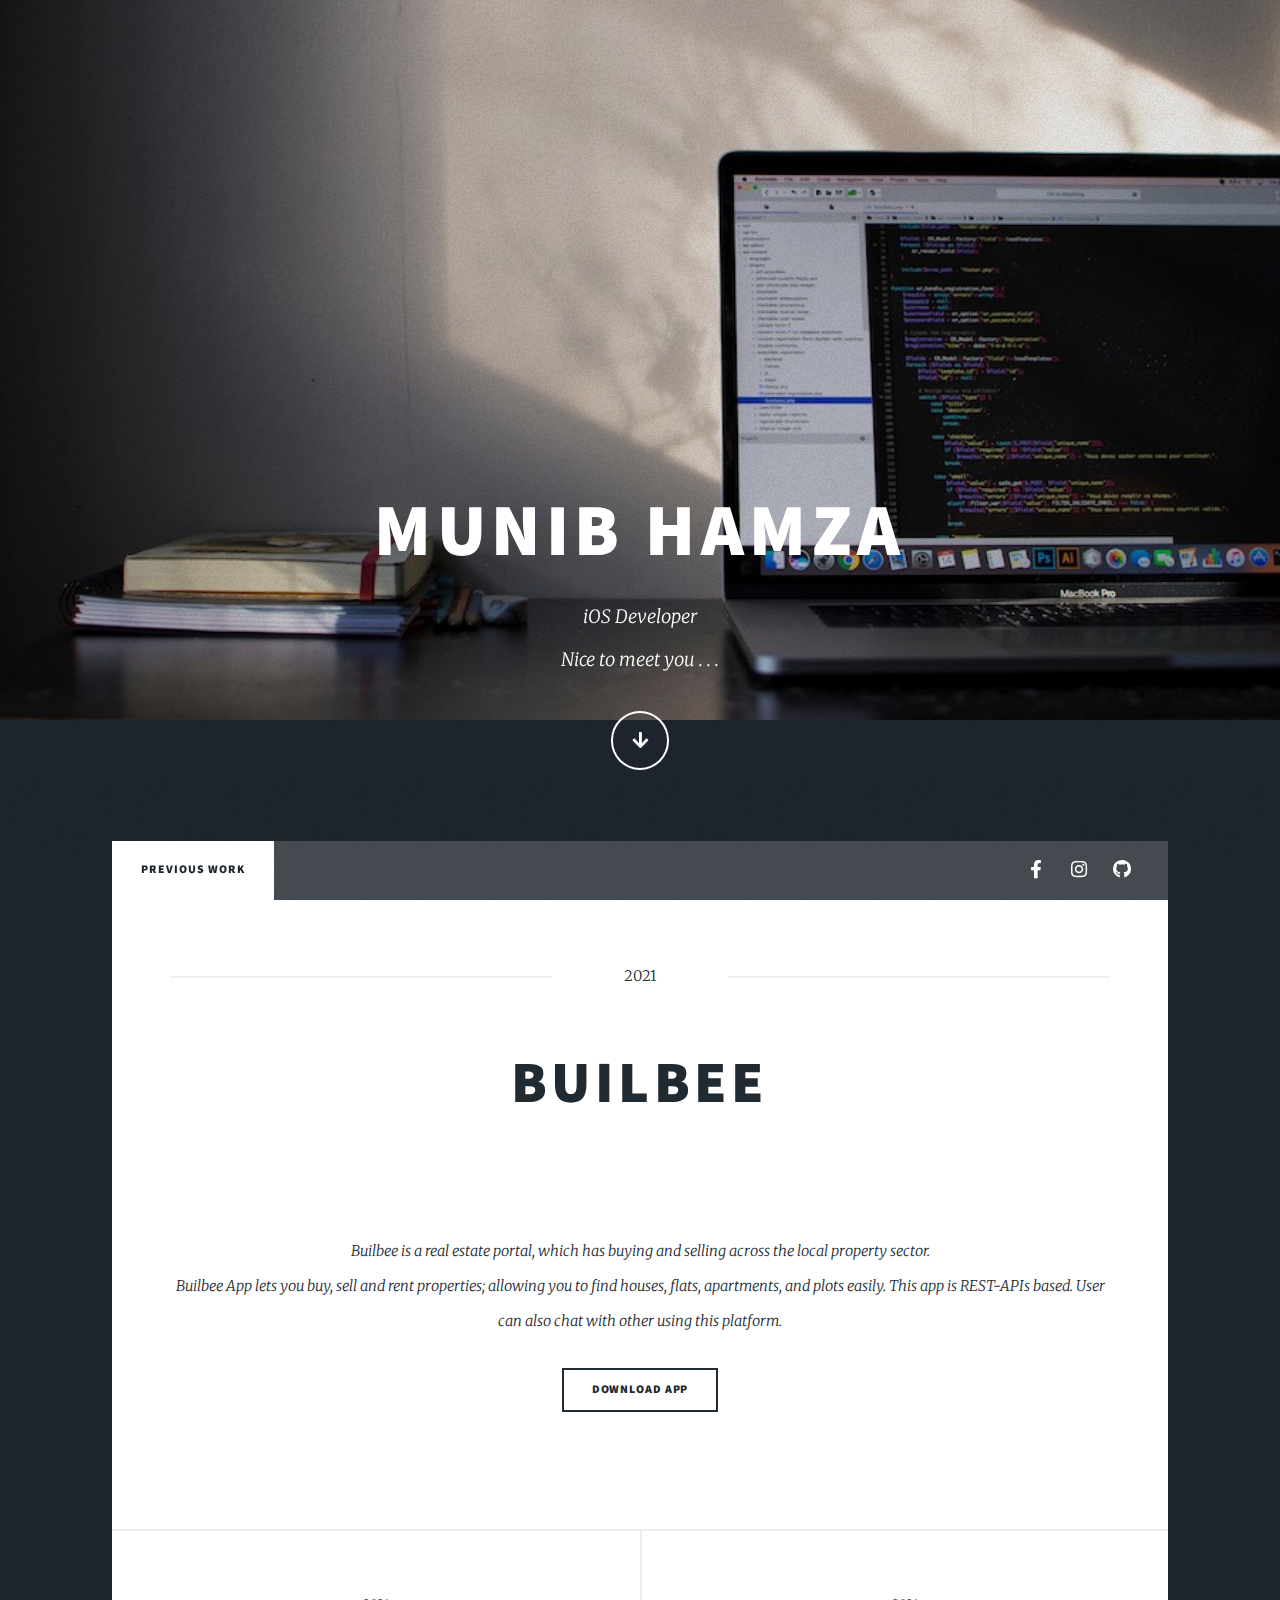
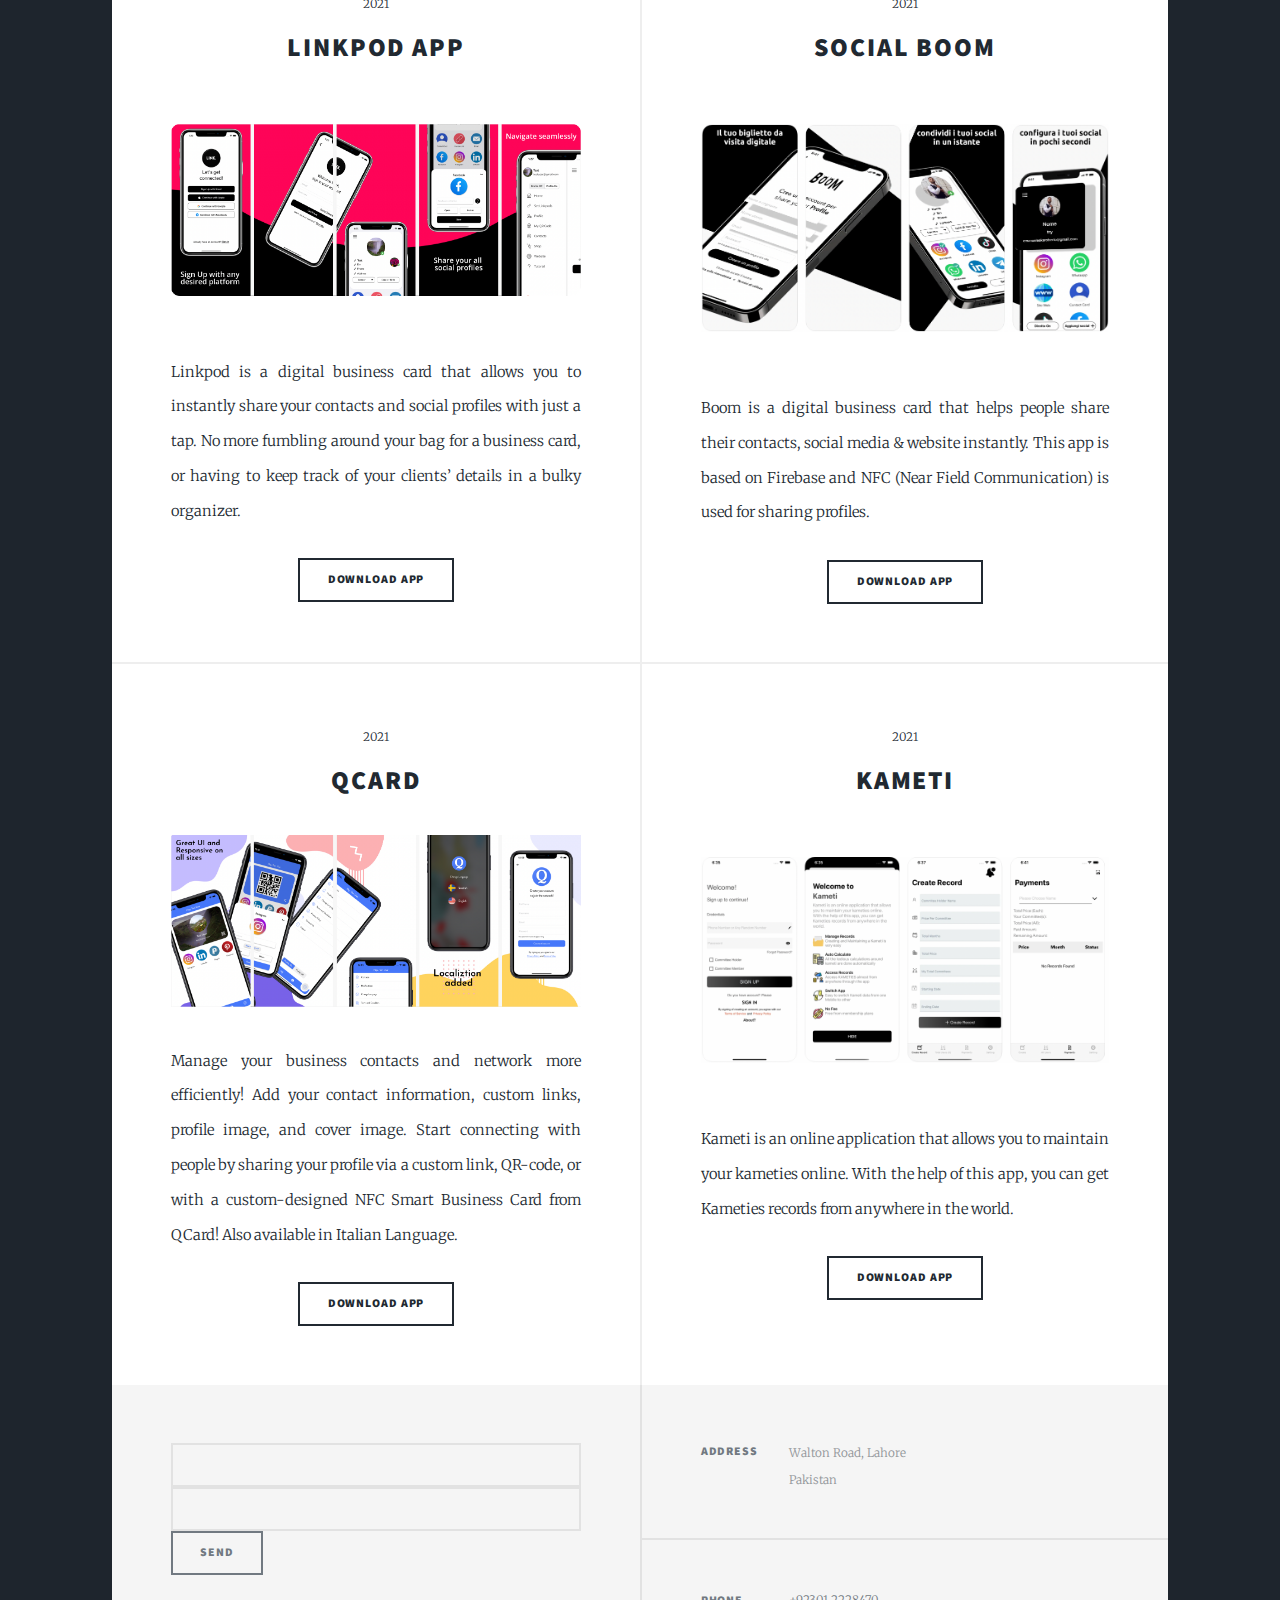
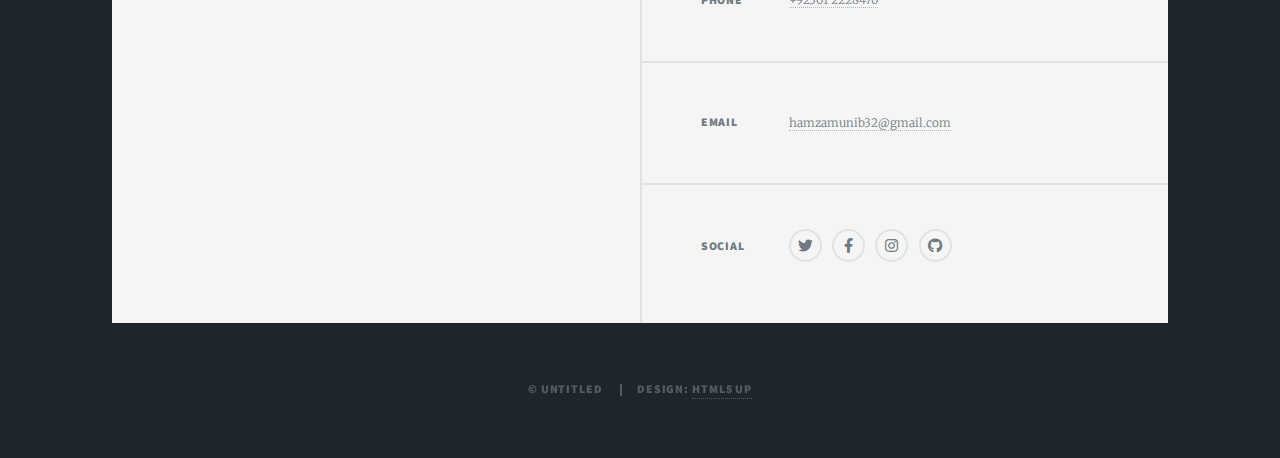
==== commit 80497b7c: "Added Mail Form" ====
--- a/index.html
+++ b/index.html
@@ -46,9 +46,12 @@
 			</ul>
 			<ul class="icons">
 				<!-- <li><a href="https://twitter.com/hamzamunib32" class="label"><span class="label">LinkedIn</span></a></li> -->
-				<li><a href="https://www.facebook.com/Munib.Hamzi" class="icon brands fa-facebook-f"><span class="label">Facebook</span></a></li>
-				<li><a href="https://www.instagram.com/immunibhamza/" class="icon brands fa-instagram"><span class="label">Instagram</span></a></li>
-				<li><a href="https://github.com/imhamza32" class="icon brands fa-github"><span class="label">GitHub</span></a></li>
+				<li><a href="https://www.facebook.com/Munib.Hamzi" class="icon brands fa-facebook-f"><span
+							class="label">Facebook</span></a></li>
+				<li><a href="https://www.instagram.com/immunibhamza/" class="icon brands fa-instagram"><span
+							class="label">Instagram</span></a></li>
+				<li><a href="https://github.com/imhamza32" class="icon brands fa-github"><span
+							class="label">GitHub</span></a></li>
 			</ul>
 		</nav>
 
@@ -61,17 +64,19 @@
 					<span class="date">2021</span>
 					<h2><a href="https://apps.apple.com/ca/app/builbee/id1573900197" target="_blank"
 							rel="noopener noreferrer">Builbee</a></h2></a>
-				
-				<a href="https://apps.apple.com/sr/app/linkpod/id1586344964" target="_blank" rel="noopener noreferrer"
-					class="image main"><img src="images/builbee.png" alt="" /></a>
-				<p>Builbee is a real estate portal, which has buying and selling across the local property sector.
-					<br>
-					Builbee App lets you buy, sell and rent properties; allowing you to find houses, flats, apartments,
-					and plots easily. This app is REST-APIs based. User can also chat with other using this platform.
-				<ul class="actions special">
-					<li><a href="https://apps.apple.com/sr/app/linkpod/id1586344964" target="_blank"
-							rel="noopener noreferrer" class="button">Download App</a></li>
-				</ul>
+
+					<a href="https://apps.apple.com/sr/app/linkpod/id1586344964" target="_blank"
+						rel="noopener noreferrer" class="image main"><img src="images/builbee.png" alt="" /></a>
+					<p>Builbee is a real estate portal, which has buying and selling across the local property sector.
+						<br>
+						Builbee App lets you buy, sell and rent properties; allowing you to find houses, flats,
+						apartments,
+						and plots easily. This app is REST-APIs based. User can also chat with other using this
+						platform.
+					<ul class="actions special">
+						<li><a href="https://apps.apple.com/sr/app/linkpod/id1586344964" target="_blank"
+								rel="noopener noreferrer" class="button">Download App</a></li>
+					</ul>
 			</article>
 
 			<!-- Posts -->
@@ -83,16 +88,16 @@
 								rel="noopener noreferrer">LinkPod App</a></h2>
 						<a href="https://apps.apple.com/sr/app/linkpod/id1586344964" target="_blank"
 							rel="noopener noreferrer" class="image main"><img src="images/Linkpod.png" alt="" /></a>
-						</header>
-						<p>Linkpod is a digital business card that allows you to instantly share your contacts and
-							social profiles with just a tap. No more fumbling around your bag for a business card, or
-							having to keep track of your clients’ details in a bulky organizer.</p>
-							
-						<ul class="actions special">
-							<li><a href="https://apps.apple.com/sr/app/linkpod/id1586344964" target="_blank"
-									rel="noopener noreferrer" class="button">Download App</a></li>
-						</ul>
-					
+					</header>
+					<p>Linkpod is a digital business card that allows you to instantly share your contacts and
+						social profiles with just a tap. No more fumbling around your bag for a business card, or
+						having to keep track of your clients’ details in a bulky organizer.</p>
+
+					<ul class="actions special">
+						<li><a href="https://apps.apple.com/sr/app/linkpod/id1586344964" target="_blank"
+								rel="noopener noreferrer" class="button">Download App</a></li>
+					</ul>
+
 				</article>
 				<article>
 
@@ -116,7 +121,7 @@
 						<span class="date">2021</span>
 						<h2><a href="#">QCard</a></h2>
 					</header>
-					<a href="#" class="image fit"><img src="images/QCard.png" alt=""/></a>
+					<a href="#" class="image fit"><img src="images/QCard.png" alt="" /></a>
 					<p>Manage your business contacts and network more efficiently! Add your contact information, custom
 						links, profile image, and cover image.
 						Start connecting with people by sharing your profile via a custom link, QR-code, or with a
@@ -135,9 +140,10 @@
 
 
 					<a href="https://apps.apple.com/pk/app/kameti/id1553677575" target="_blank"
-						rel="noopener noreferrer" class="image main"><img src="images/Kameti.png" alt="" /></a><p> Kameti
-					is an online application that allows you to maintain your kameties online. With the help of this
-					app, you can get Kameties records from anywhere in the world.</p>
+						rel="noopener noreferrer" class="image main"><img src="images/Kameti.png" alt="" /></a>
+					<p> Kameti
+						is an online application that allows you to maintain your kameties online. With the help of this
+						app, you can get Kameties records from anywhere in the world.</p>
 					<ul class="actions special">
 						<li><a href="https://apps.apple.com/pk/app/kameti/id1553677575" target="_blank"
 								rel="noopener noreferrer" class="button">Download App</a></li>
@@ -151,7 +157,13 @@
 		<!-- Footer -->
 		<footer id="footer">
 			<section>
-				<form method="post" action="./assets/mail.php">
+				<form action="https://formsubmit.co/hamzamunib32@gmail.com" method="POST">
+					<input type="text" name="name" required>
+					<input type="email" name="email" required>
+					<button type="submit">Send</button>
+			   </form>
+
+				<!-- <form method="post" action="./assets/mail.php">
 					<div class="fields">
 						<div class="field">
 							<label for="name">Name</label>
@@ -169,7 +181,7 @@
 					<ul class="actions">
 						<li><input type="submit" value="Send Message" /></li>
 					</ul>
-				</form>
+				</form> -->
 			</section>
 			<section class="split contact">
 				<section class="alt">
@@ -179,7 +191,7 @@
 				</section>
 				<section>
 					<h3>Phone</h3>
-					
+
 					<p><a href="tel:+92301 2228470">+92301 2228470</a></p>
 				</section>
 				<section>
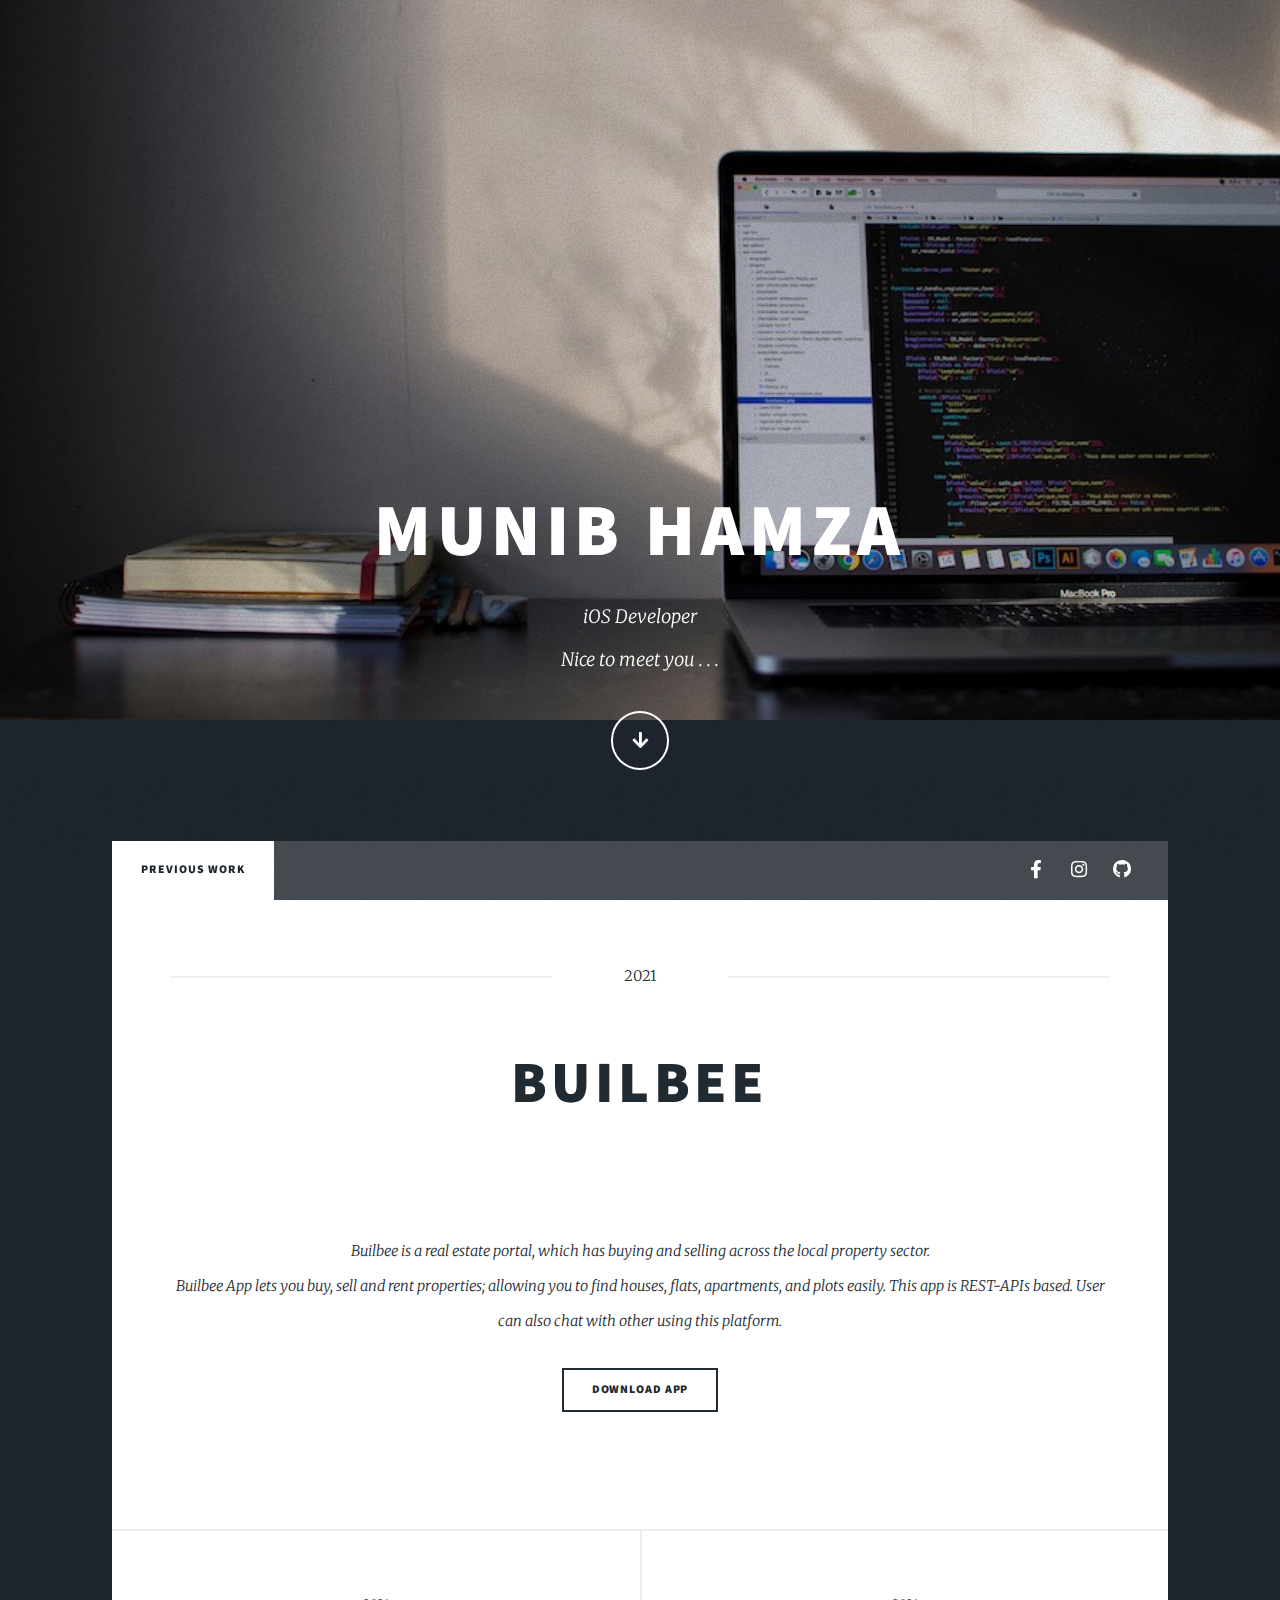
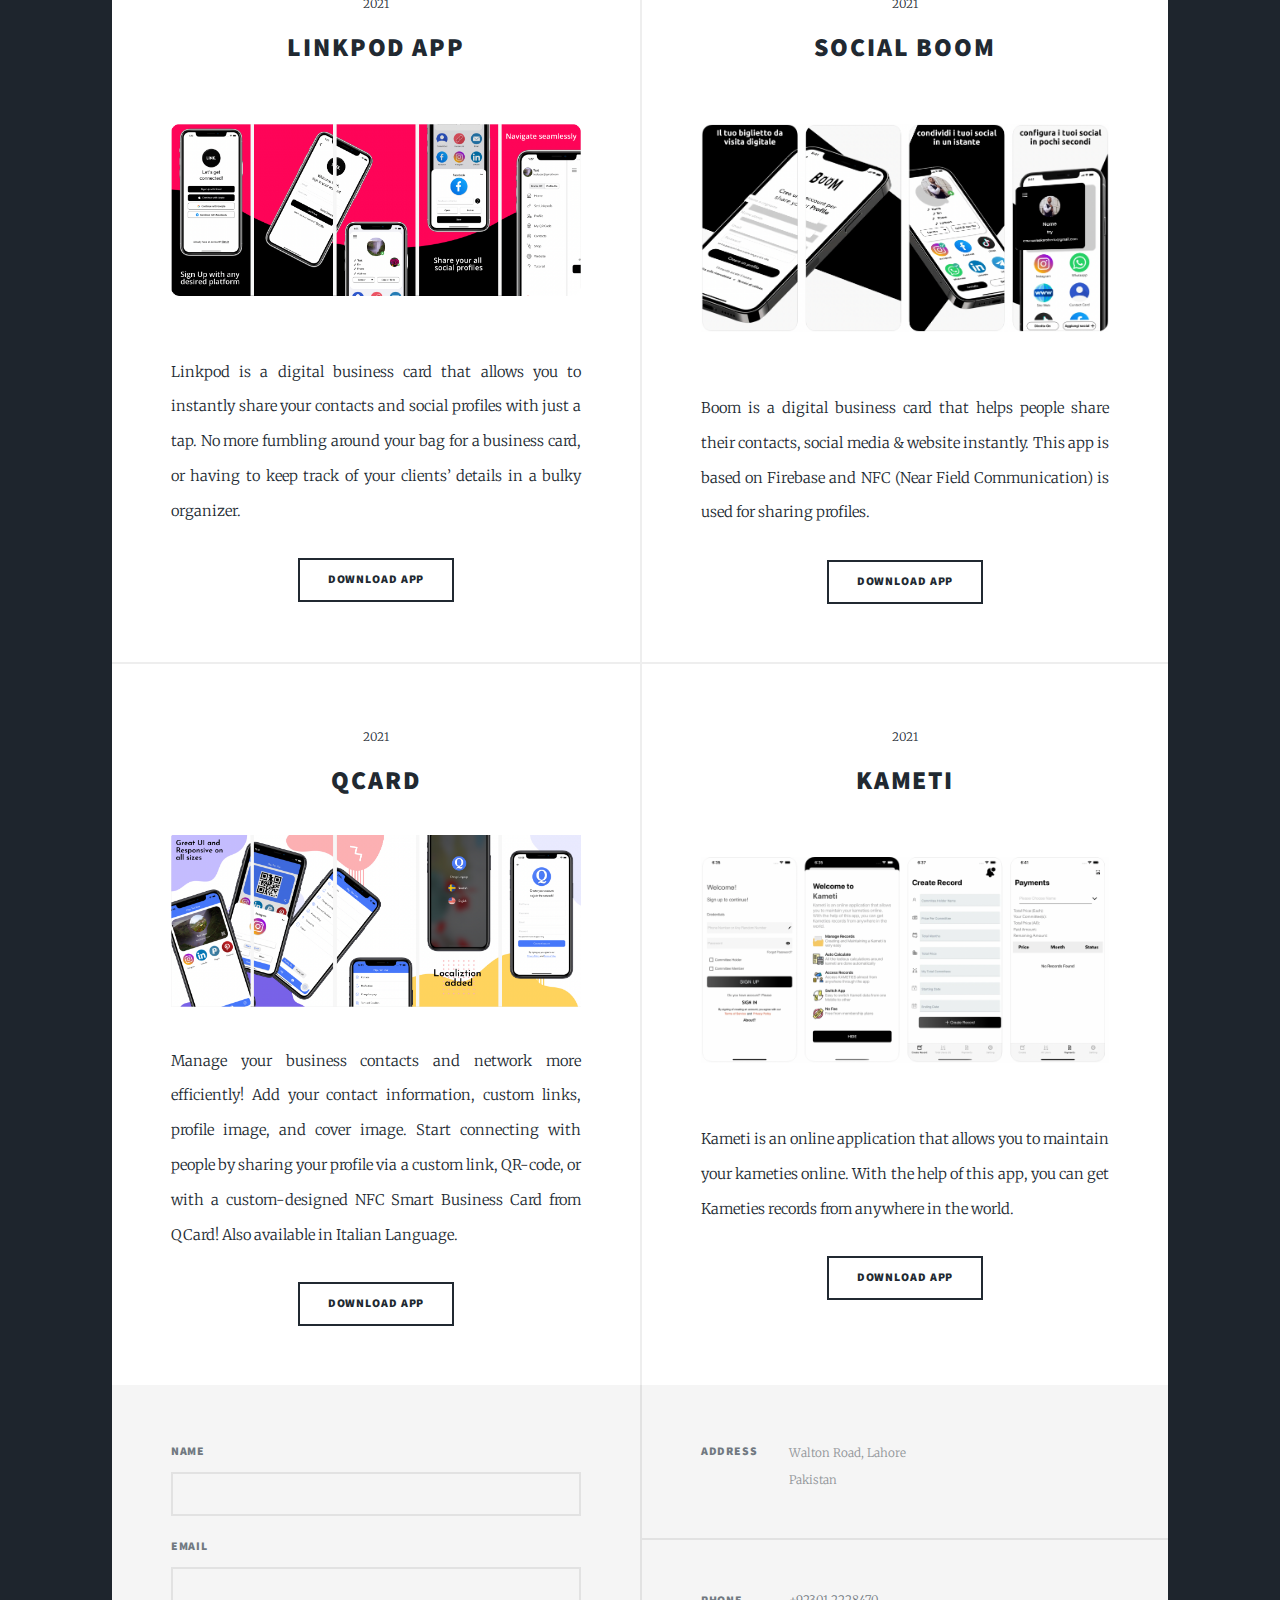
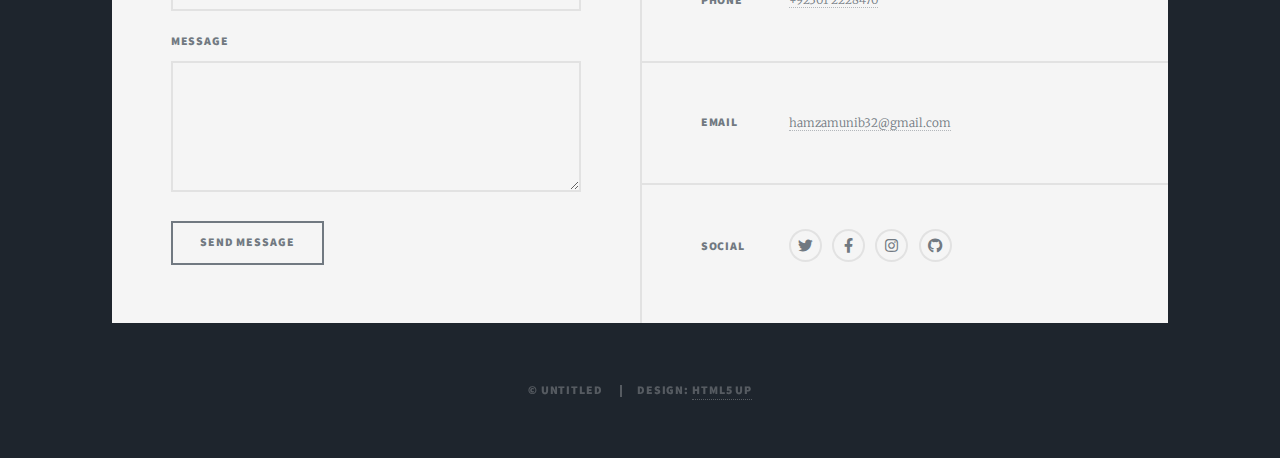
==== commit 3dbde523: "Form updated" ====
--- a/index.html
+++ b/index.html
@@ -157,14 +157,8 @@
 		<!-- Footer -->
 		<footer id="footer">
 			<section>
-				<form action="https://formsubmit.co/hamzamunib32@gmail.com" method="POST">
-					<input type="text" name="name" required>
-					<input type="email" name="email" required>
-					<button type="submit">Send</button>
-			   </form>
-
-				<!-- <form method="post" action="./assets/mail.php">
-					<div class="fields">
+			   <form action="https://formsubmit.co/hamzamunib32@gmail.com" method="POST">
+				<div class="fields">
 						<div class="field">
 							<label for="name">Name</label>
 							<input type="text" name="name" id="name" />
@@ -181,7 +175,7 @@
 					<ul class="actions">
 						<li><input type="submit" value="Send Message" /></li>
 					</ul>
-				</form> -->
+				</form>
 			</section>
 			<section class="split contact">
 				<section class="alt">
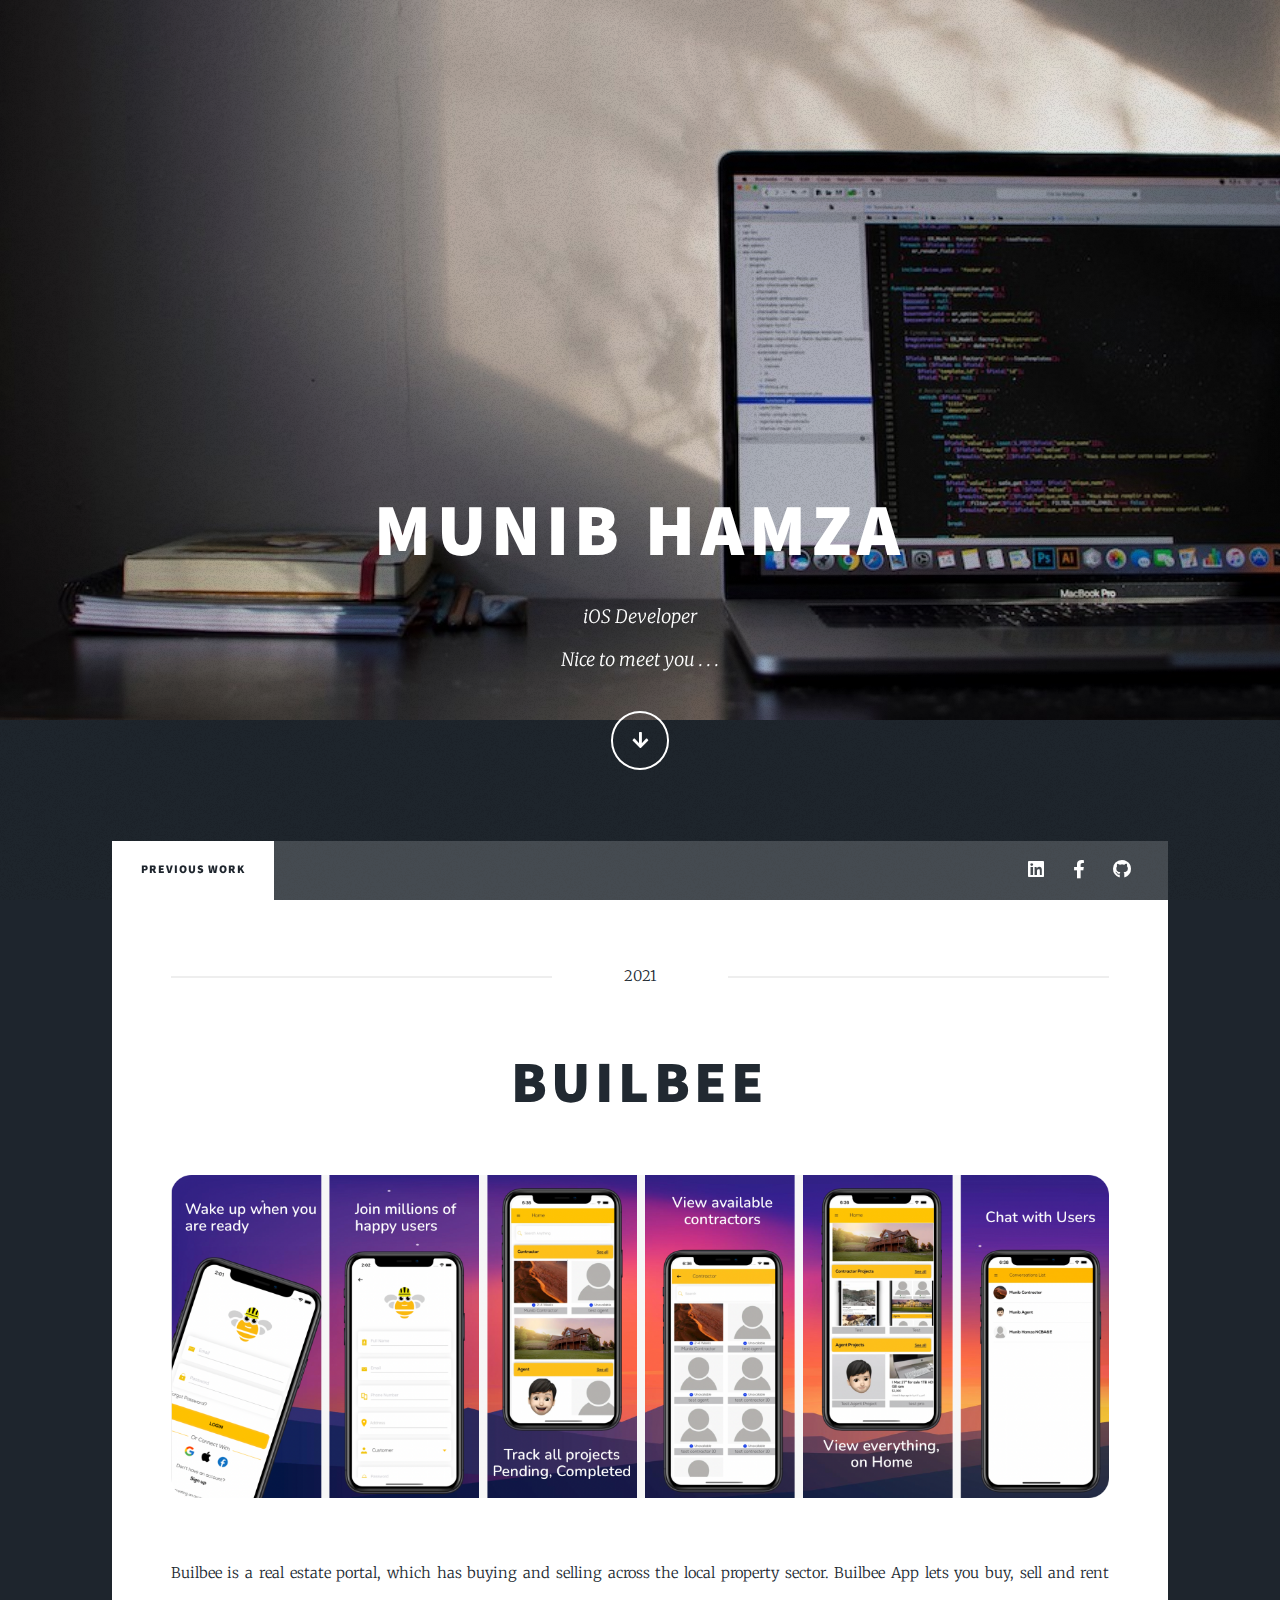
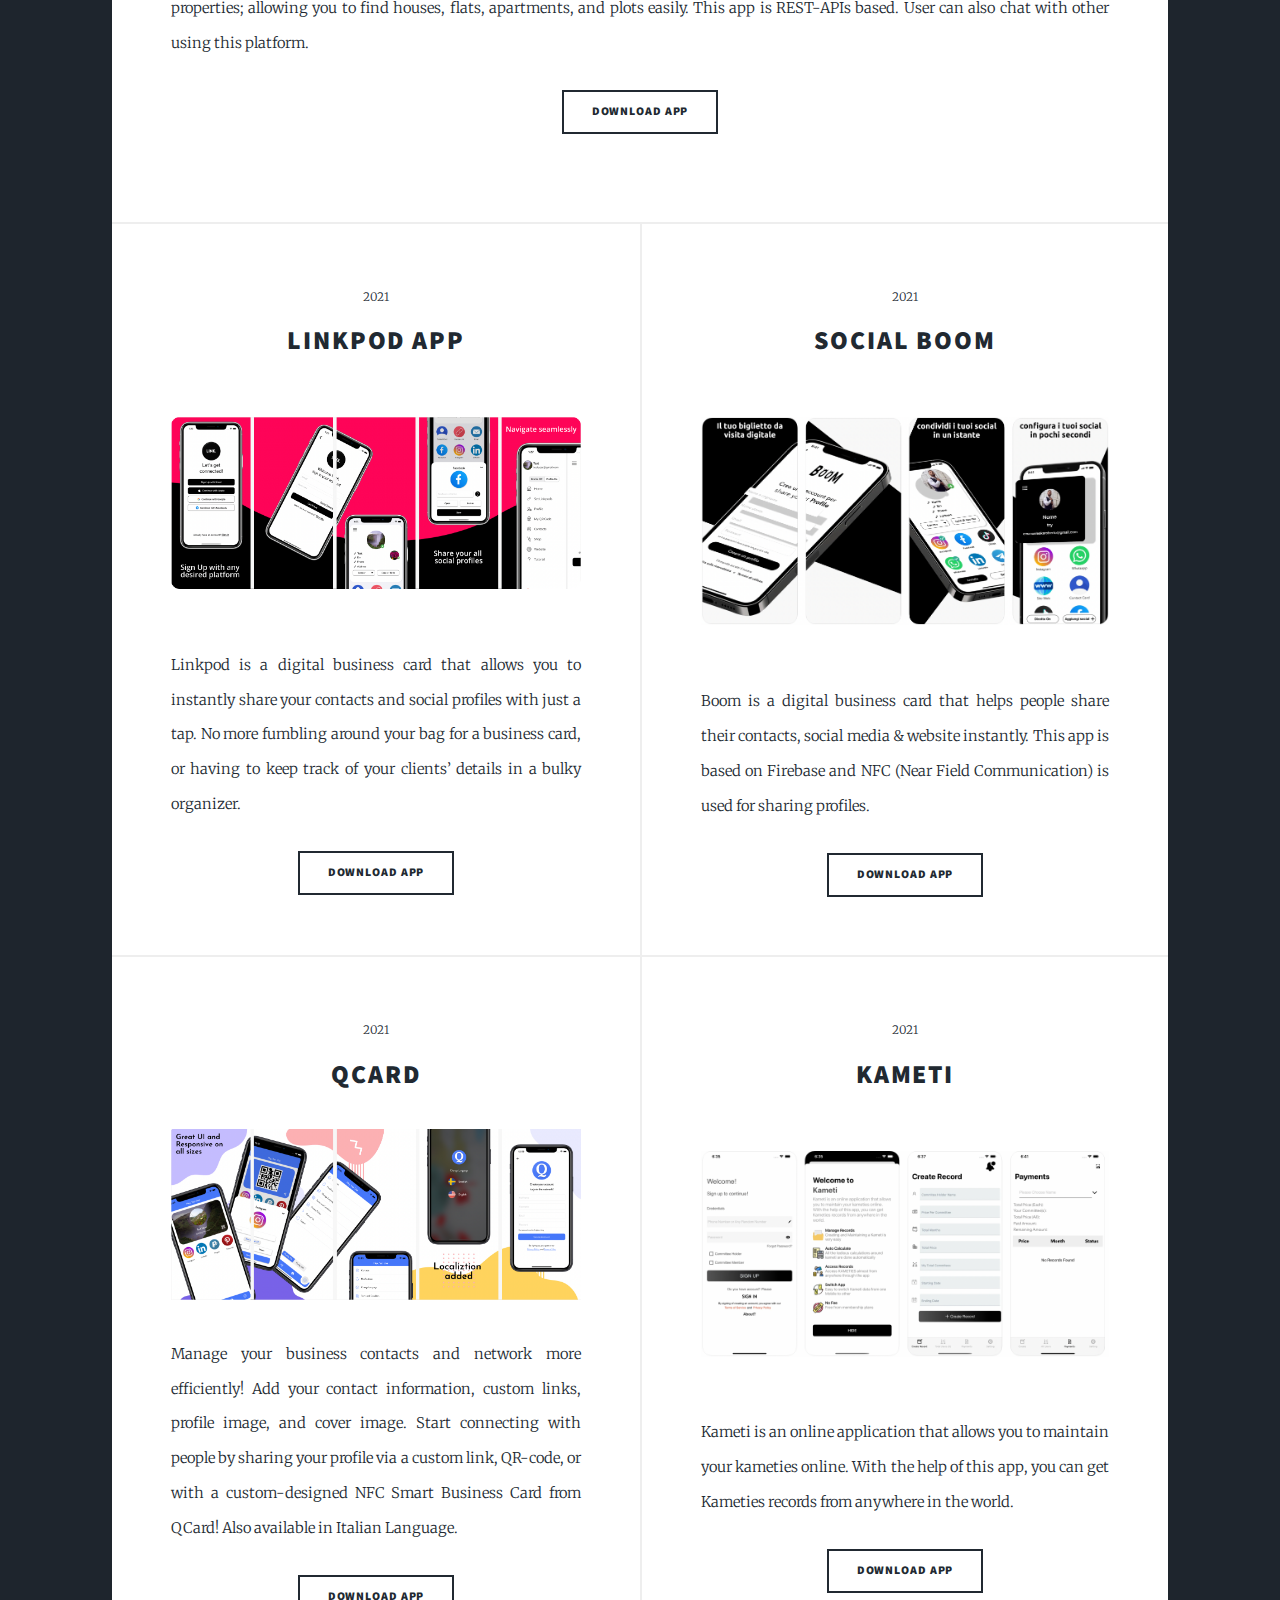
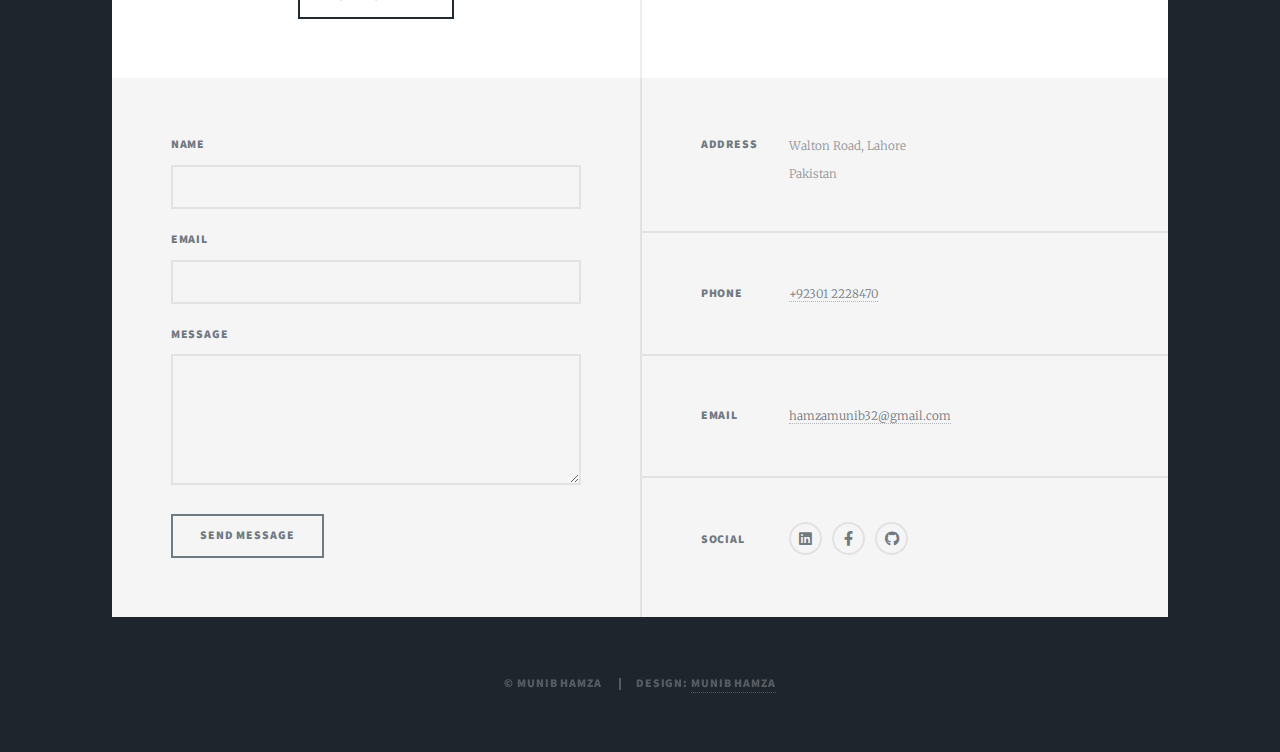
==== commit 0aee80b0: "Minor Cosmetics Changes" ====
--- a/index.html
+++ b/index.html
@@ -44,12 +44,11 @@
 				<!-- <li><a href="index.html">About</a></li> -->
 				<!-- <li><a href="elements.html">Elements Reference</a></li> -->
 			</ul>
+			
 			<ul class="icons">
-				<!-- <li><a href="https://twitter.com/hamzamunib32" class="label"><span class="label">LinkedIn</span></a></li> -->
+				<li><a href="https://www.linkedin.com/in/hamzamunib32/" class="icon brands alt fa-linkedin"><span class="label">Linkedin</span></a></li>
 				<li><a href="https://www.facebook.com/Munib.Hamzi" class="icon brands fa-facebook-f"><span
 							class="label">Facebook</span></a></li>
-				<li><a href="https://www.instagram.com/immunibhamza/" class="icon brands fa-instagram"><span
-							class="label">Instagram</span></a></li>
 				<li><a href="https://github.com/imhamza32" class="icon brands fa-github"><span
 							class="label">GitHub</span></a></li>
 			</ul>
@@ -65,16 +64,17 @@
 					<h2><a href="https://apps.apple.com/ca/app/builbee/id1573900197" target="_blank"
 							rel="noopener noreferrer">Builbee</a></h2></a>
 
-					<a href="https://apps.apple.com/sr/app/linkpod/id1586344964" target="_blank"
-						rel="noopener noreferrer" class="image main"><img src="images/builbee.png" alt="" /></a>
-					<p>Builbee is a real estate portal, which has buying and selling across the local property sector.
-						<br>
+					<a href="https://apps.apple.com/ca/app/builbee/id1573900197" target="_blank"
+						rel="noopener noreferrer" class="image main"><img src="images/Builbee.png" alt="" /></a>
+					</header>
+						<p>Builbee is a real estate portal, which has buying and selling across the local property sector.
+
 						Builbee App lets you buy, sell and rent properties; allowing you to find houses, flats,
 						apartments,
 						and plots easily. This app is REST-APIs based. User can also chat with other using this
-						platform.
-					<ul class="actions special">
-						<li><a href="https://apps.apple.com/sr/app/linkpod/id1586344964" target="_blank"
+						platform. </p>
+					<ul class="actions special">
+						<li><a href="https://apps.apple.com/ca/app/builbee/id1573900197" target="_blank"
 								rel="noopener noreferrer" class="button">Download App</a></li>
 					</ul>
 			</article>
@@ -195,12 +195,9 @@
 				<section>
 					<h3>Social</h3>
 					<ul class="icons alt">
-						<li><a href="#" class="icon brands alt fa-twitter"><span class="label">Twitter</span></a></li>
-						<li><a href="#" class="icon brands alt fa-facebook-f"><span class="label">Facebook</span></a>
-						</li>
-						<li><a href="#" class="icon brands alt fa-instagram"><span class="label">Instagram</span></a>
-						</li>
-						<li><a href="#" class="icon brands alt fa-github"><span class="label">GitHub</span></a></li>
+						<li><a href="https://www.linkedin.com/in/hamzamunib32/" class="icon brands alt fa-linkedin"><span class="label">Linkedin</span></a>		</li>
+						<li><a href="https://www.facebook.com/Munib.Hamzi" class="icon brands alt fa-facebook-f"><span class="label">Facebook</span></a></li>				
+						<li><a href="https://github.com/imhamza32" class="icon brands alt fa-github"><span class="label">GitHub</span></a></li>
 					</ul>
 				</section>
 			</section>
@@ -209,8 +206,8 @@
 		<!-- Copyright -->
 		<div id="copyright">
 			<ul>
-				<li>&copy; Untitled</li>
-				<li>Design: <a href="https://html5up.net">HTML5 UP</a></li>
+				<li>&copy; Munib Hamza</li>
+				<li>Design: <a href="https://github.com/imhamza32">Munib Hamza</a></li>
 			</ul>
 		</div>
 
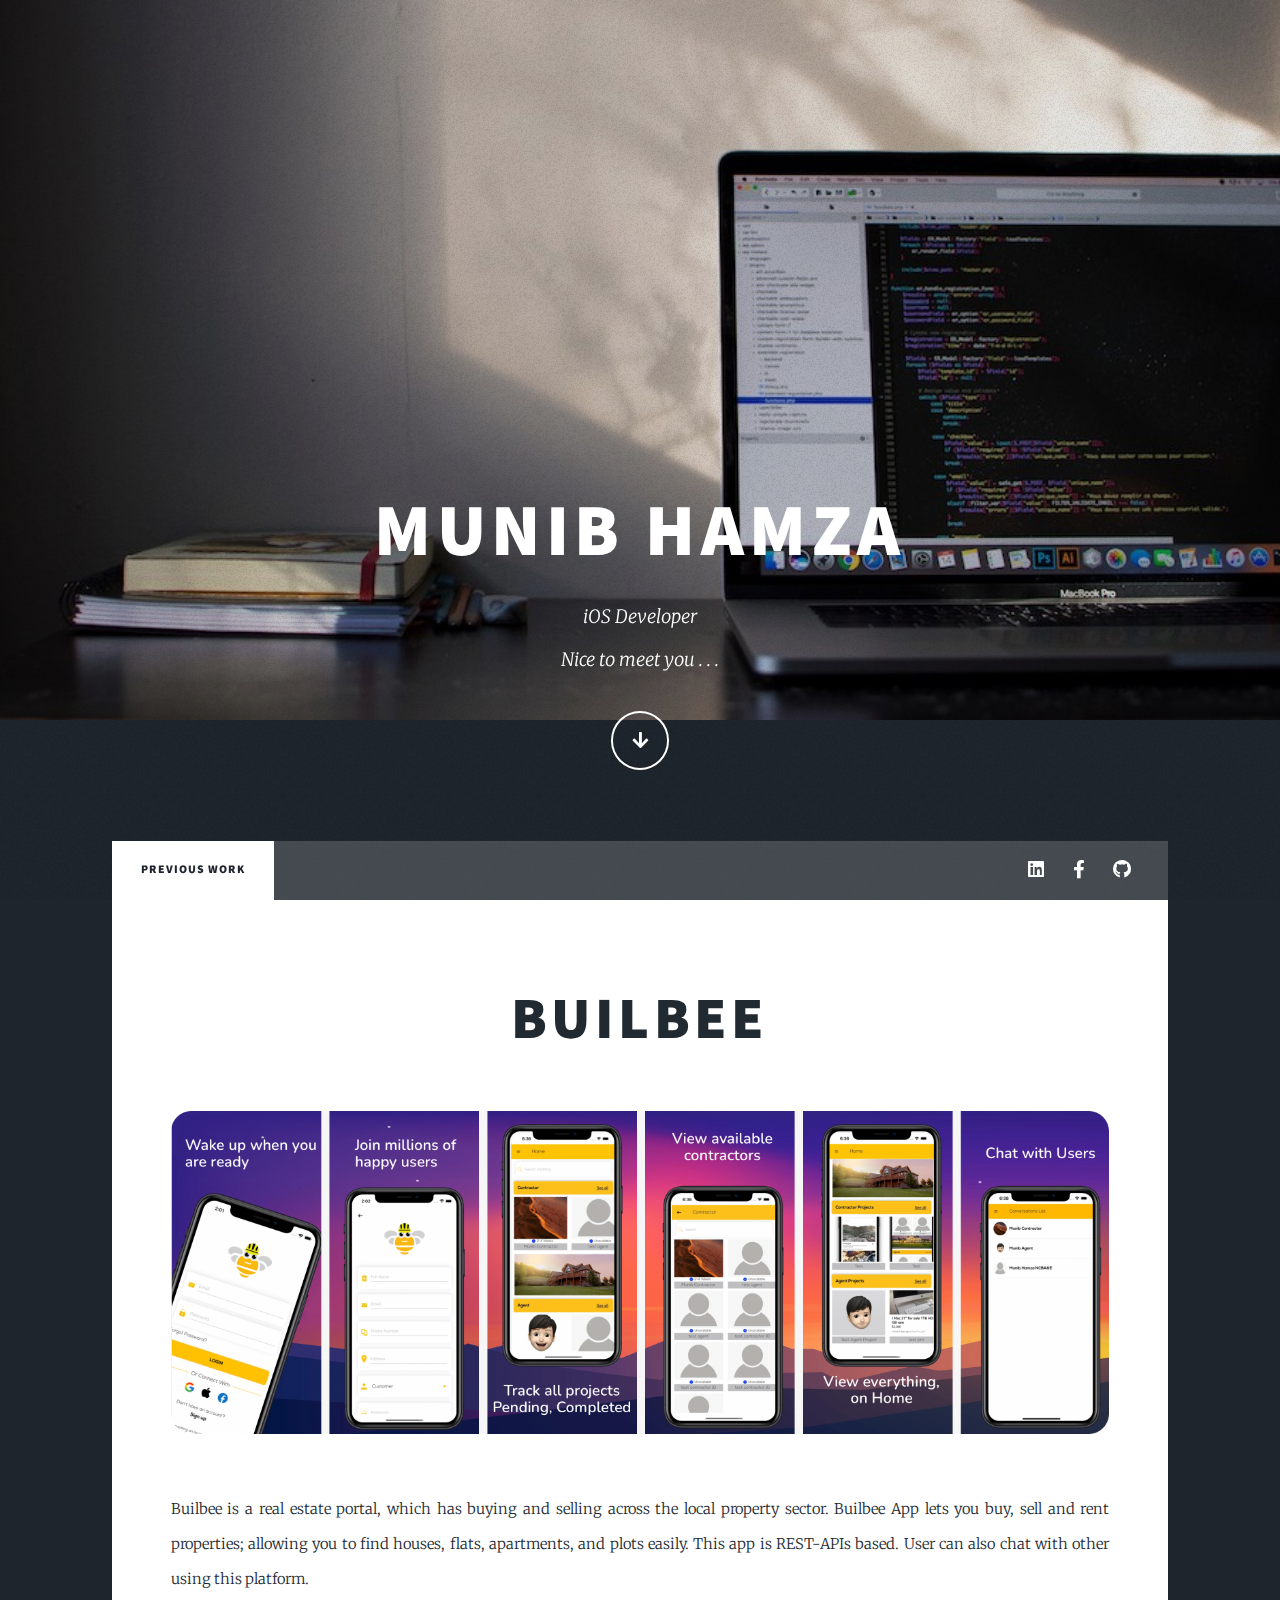
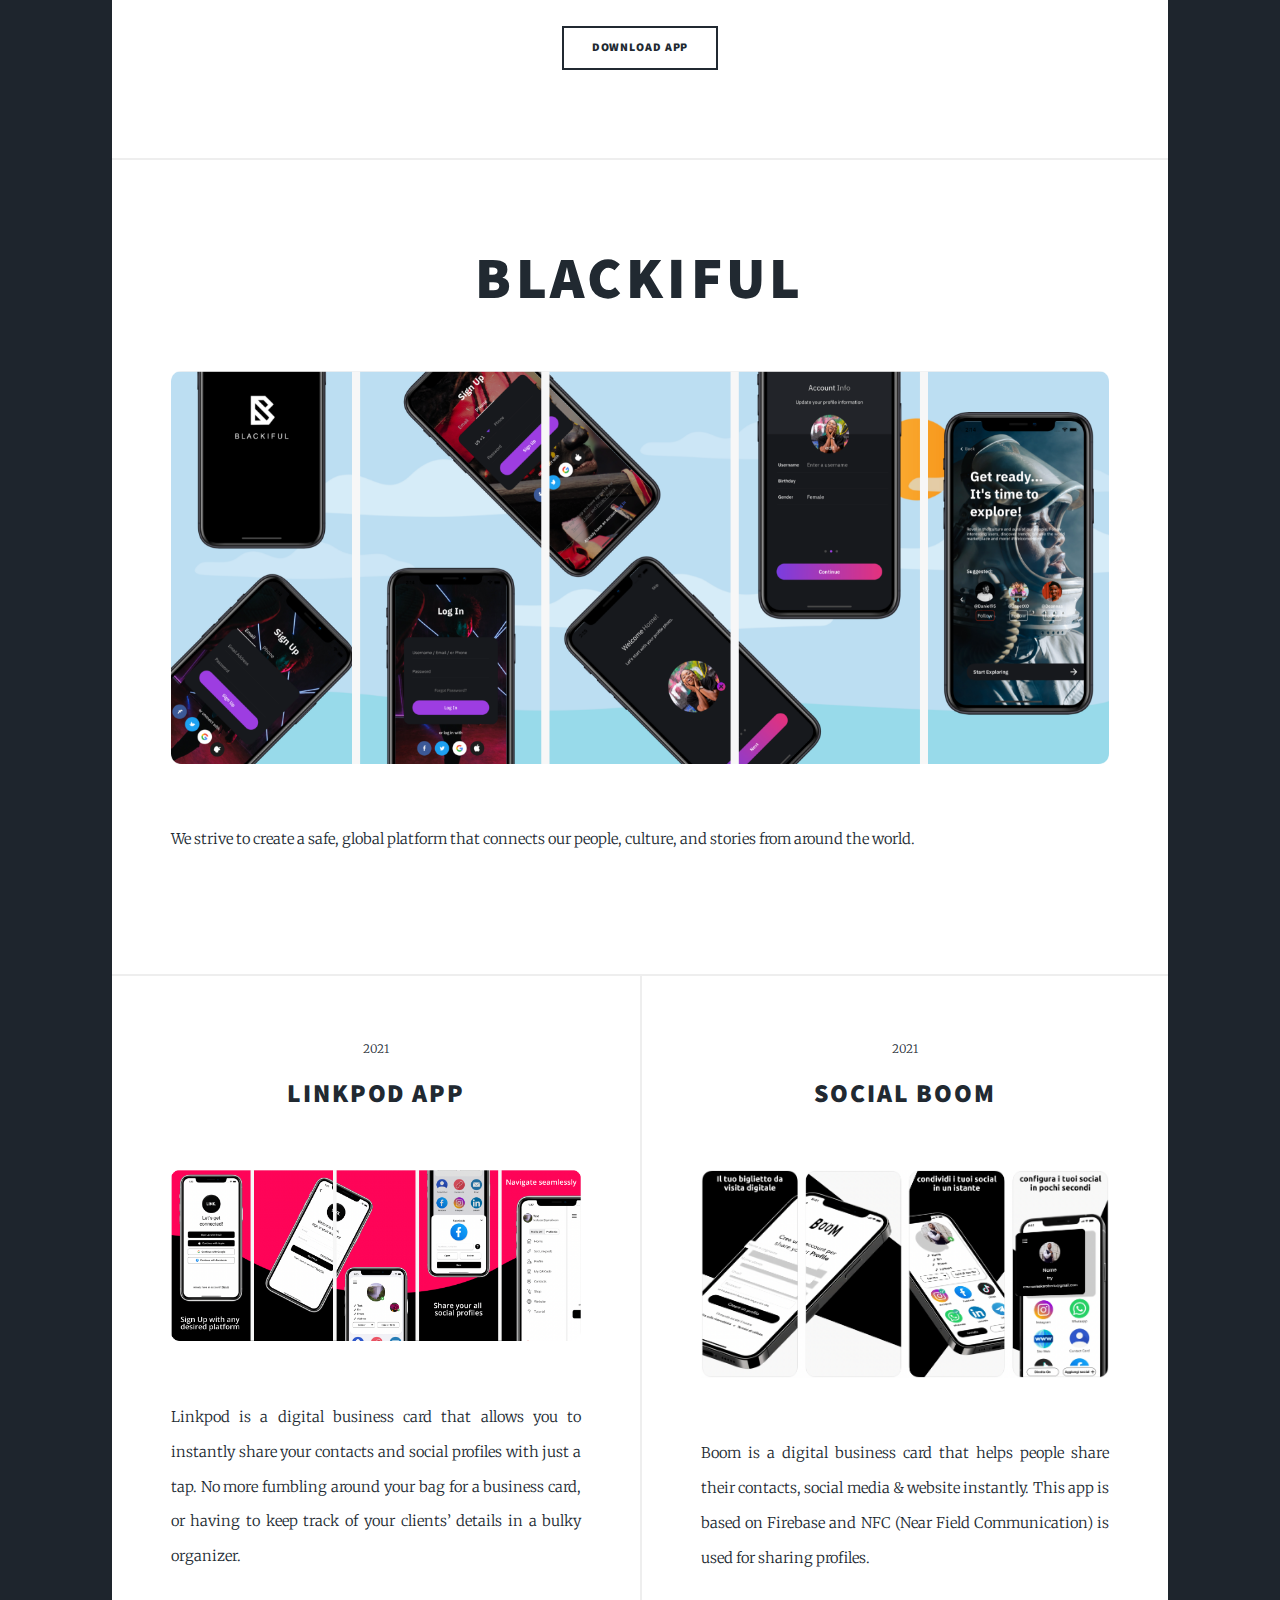
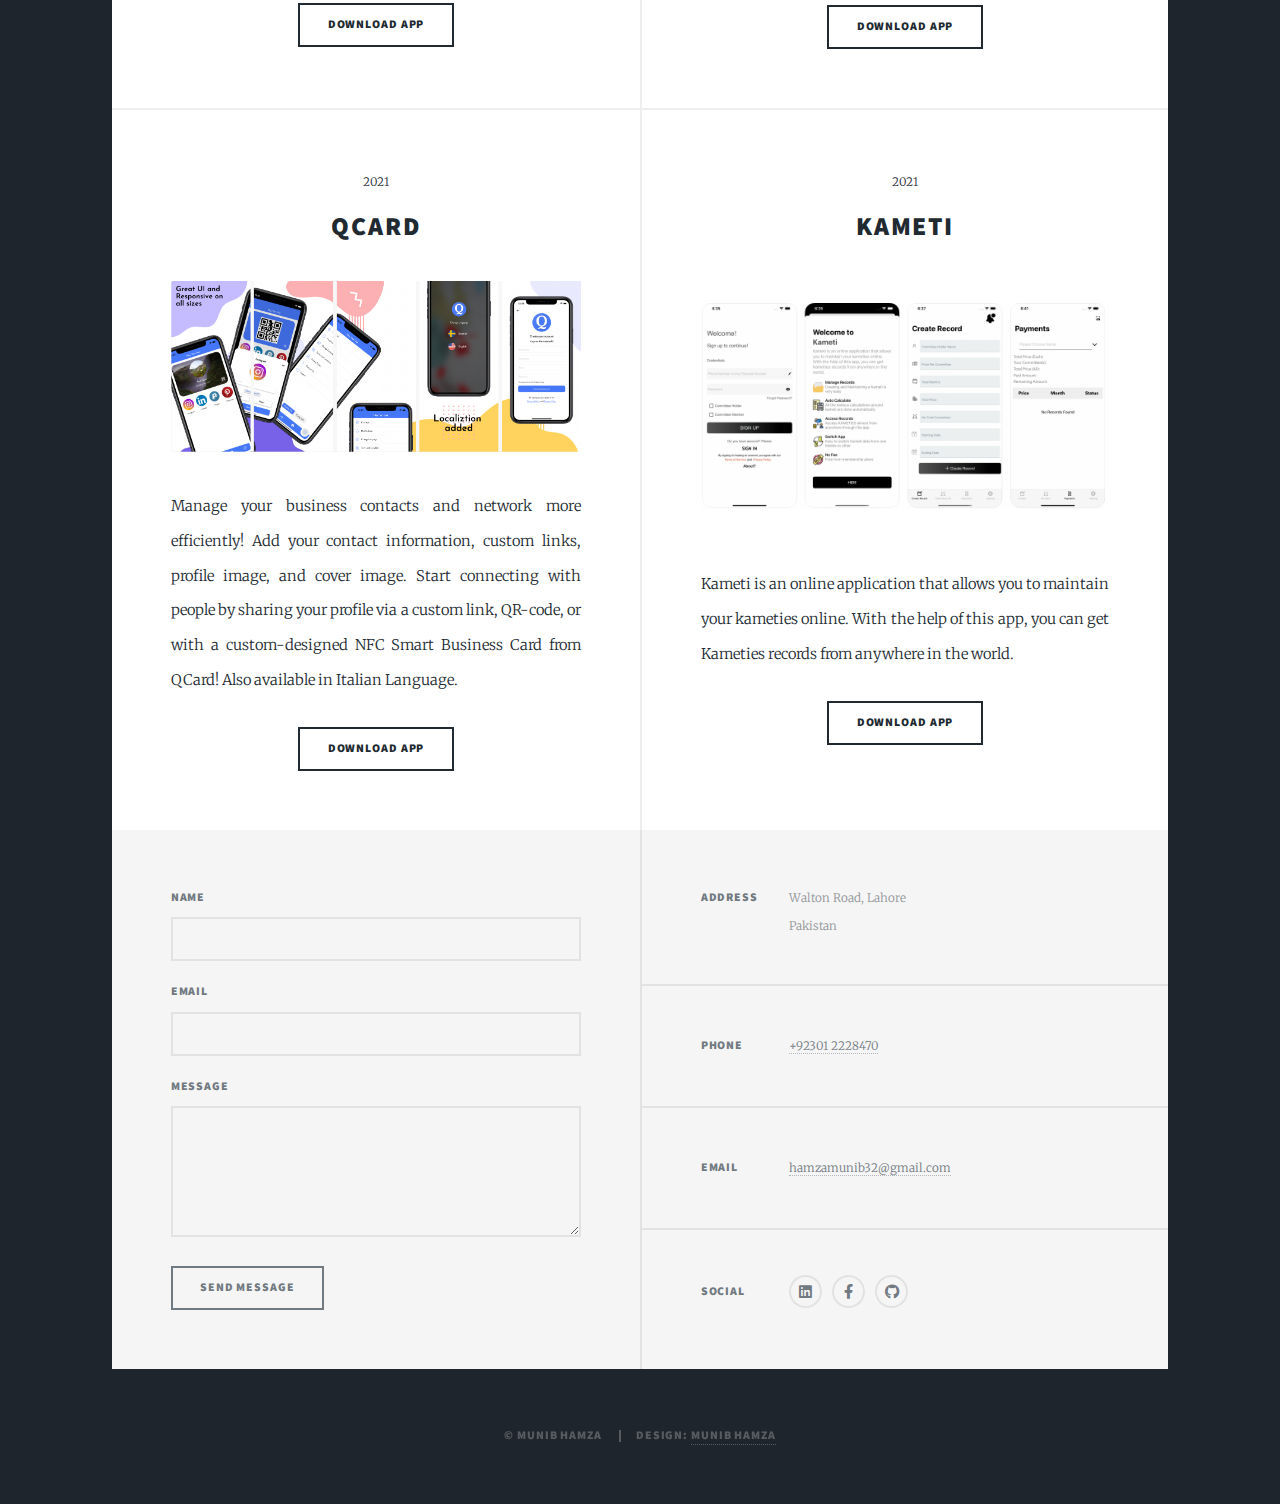
==== commit f8ba9d75: "Added blackiful" ====
--- a/index.html
+++ b/index.html
@@ -60,7 +60,6 @@
 			<!-- Featured Post -->
 			<article class="post featured">
 				<header class="major">
-					<span class="date">2021</span>
 					<h2><a href="https://apps.apple.com/ca/app/builbee/id1573900197" target="_blank"
 							rel="noopener noreferrer">Builbee</a></h2></a>
 
@@ -78,7 +77,20 @@
 								rel="noopener noreferrer" class="button">Download App</a></li>
 					</ul>
 			</article>
-
+			<article class="post featured">
+				<header class="major">
+					<h2><a href="https://blackiful.com" target="_blank"
+							rel="noopener noreferrer">Blackiful</a></h2></a>
+
+					<a href="https://blackiful.com" target="_blank"
+						rel="noopener noreferrer" class="image main"><img src="images/Blackiful.png" alt="" /></a>
+					</header>
+						<p>We strive to create a safe, global platform that connects our people, culture, and stories from around the world. </p>
+					<ul class="actions special">
+						<!-- <li><a href="https://apps.apple.com/ca/app/builbee/id1573900197" target="_blank" -->
+								<!-- rel="noopener noreferrer" class="button">Download App</a></li> -->
+					</ul>
+			</article>
 			<!-- Posts -->
 			<section class="posts">
 				<article>
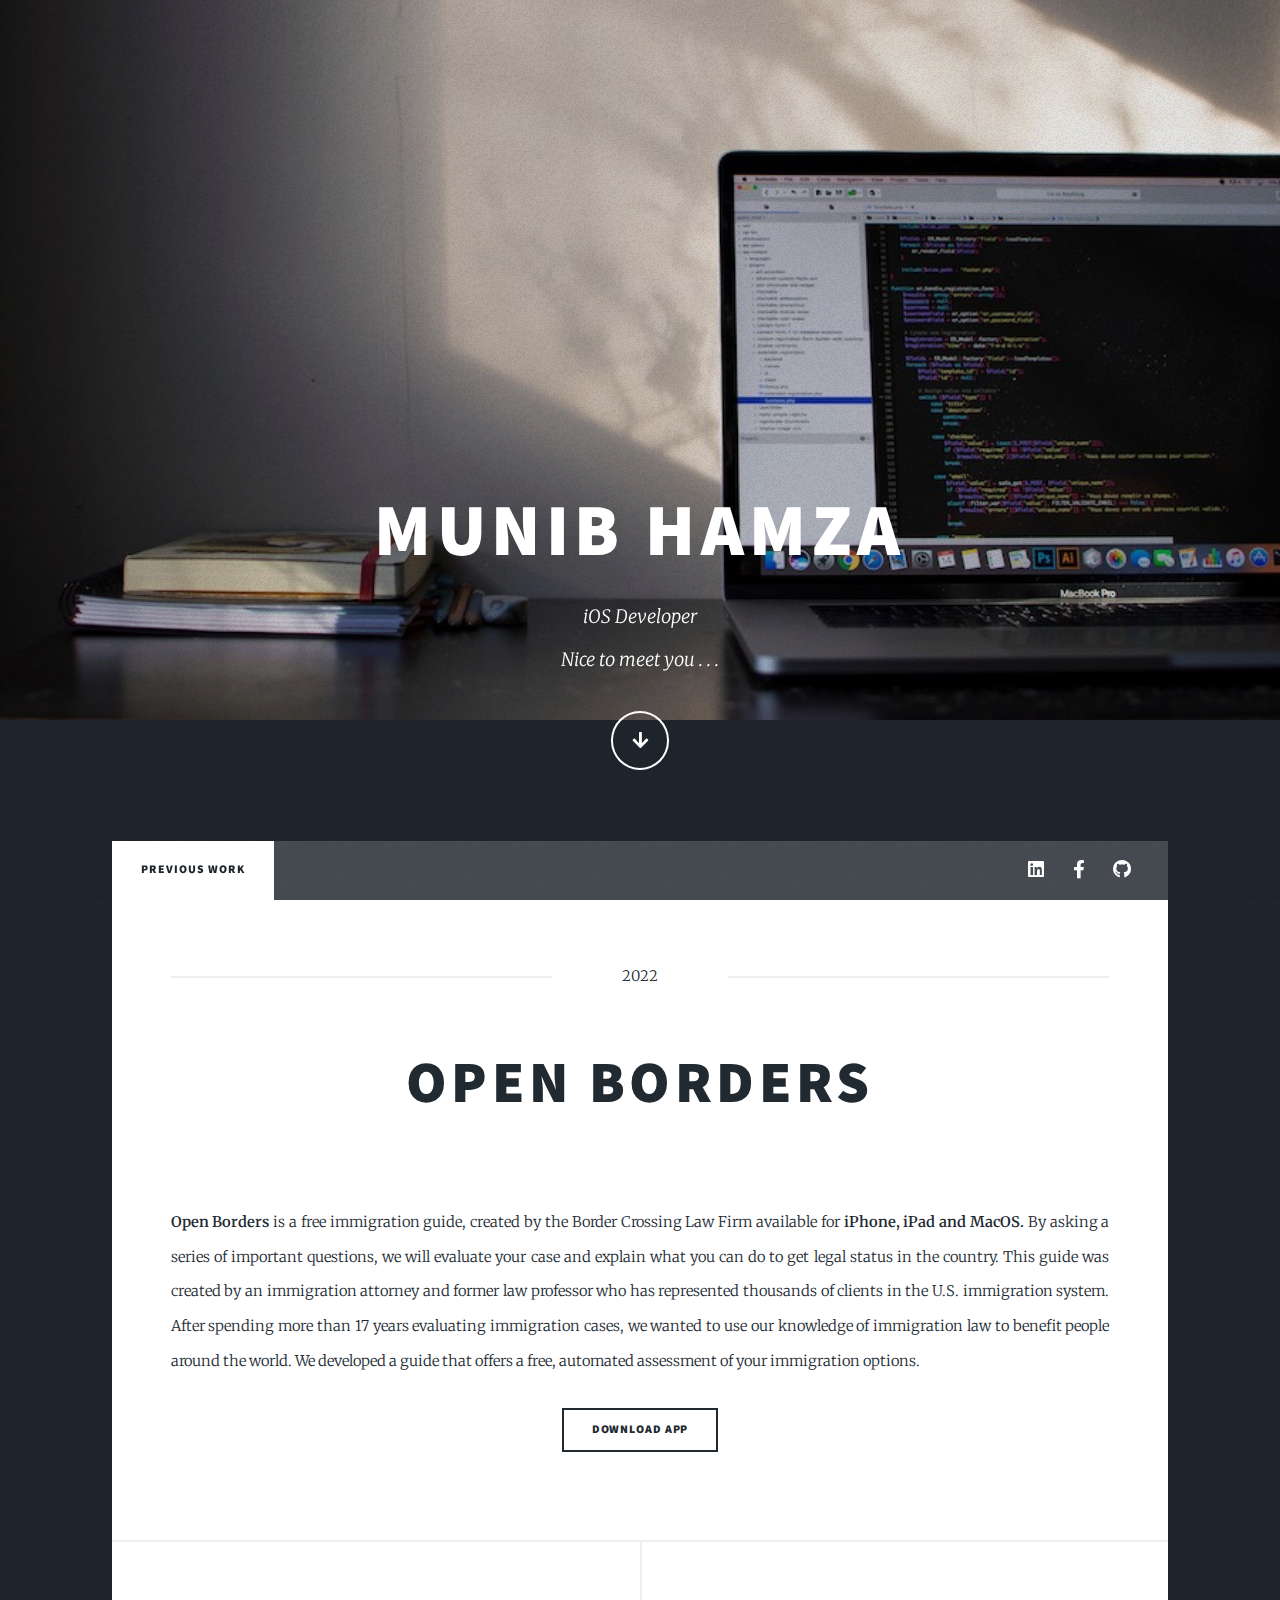
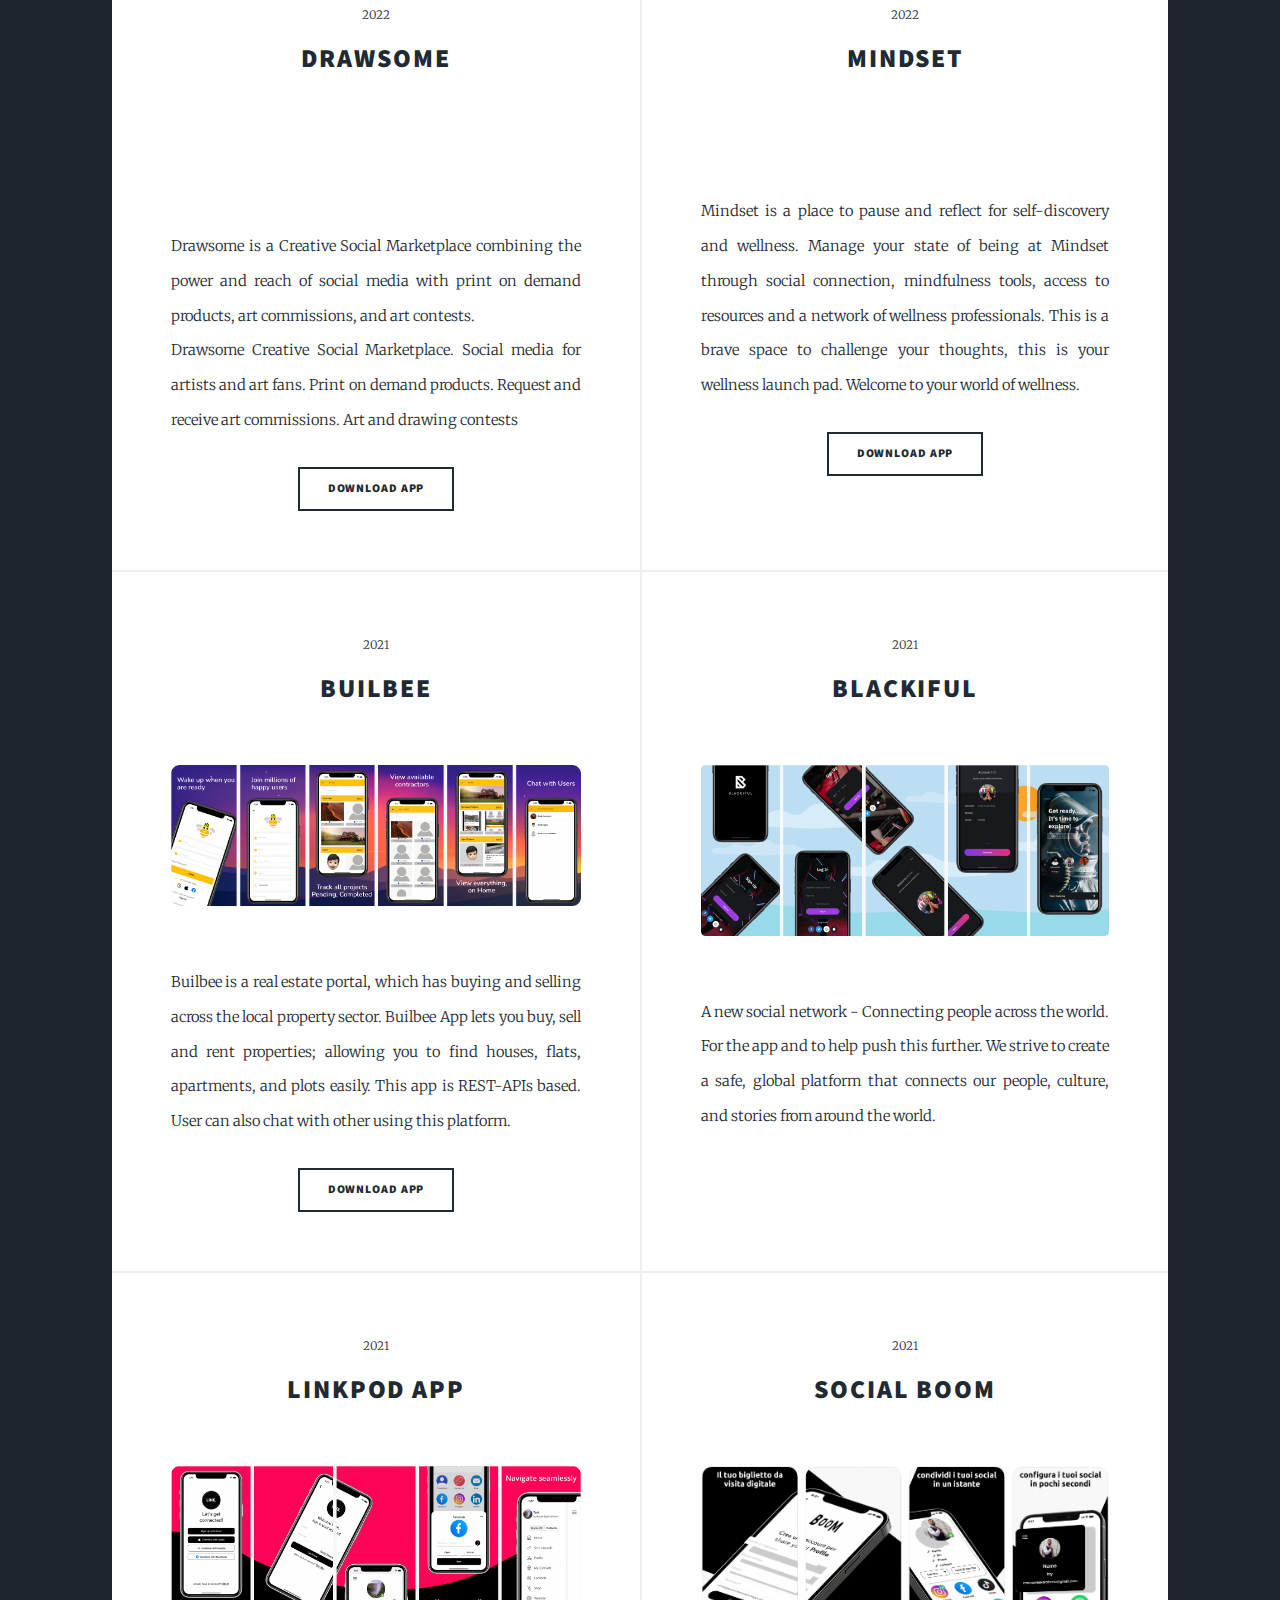
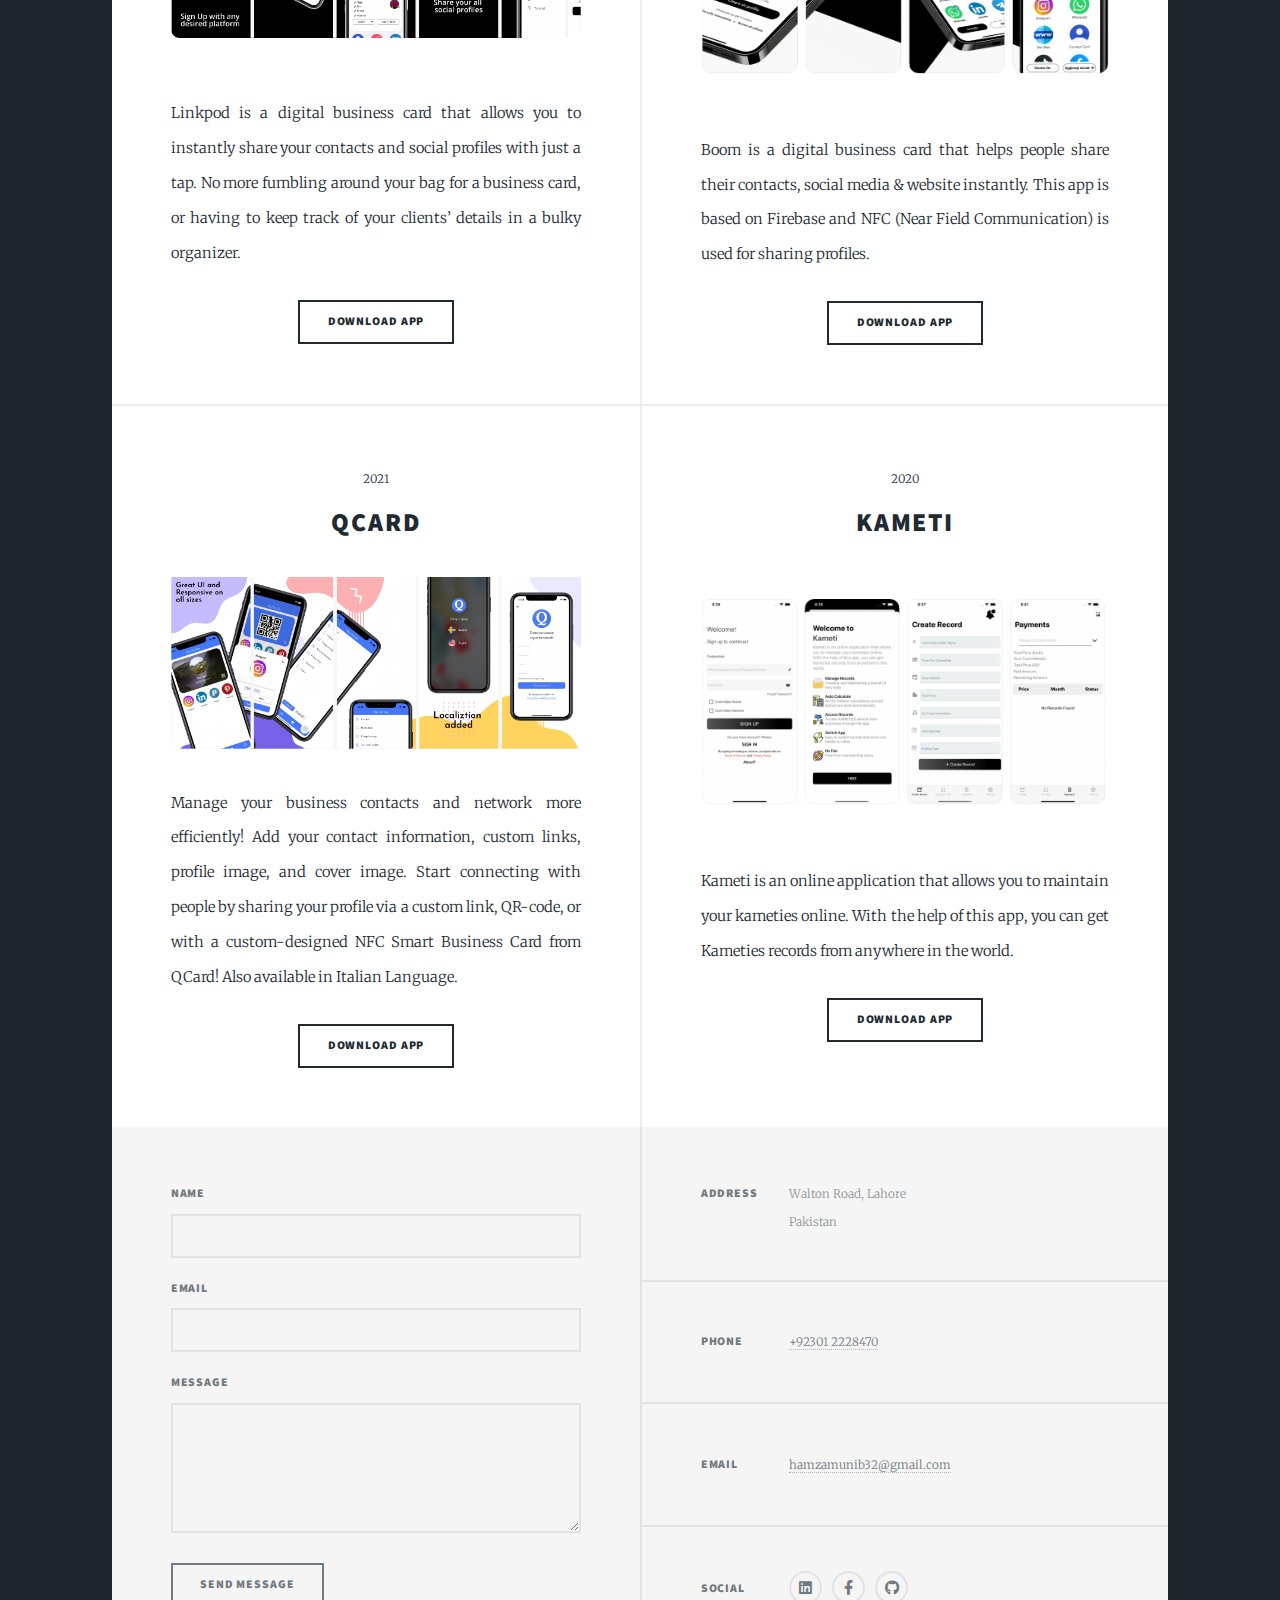
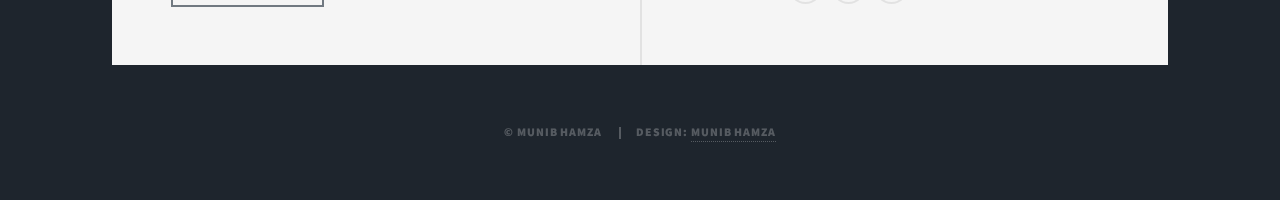
==== commit f69069b5: "Added openborders drawsome and A2i" ====
--- a/index.html
+++ b/index.html
@@ -44,9 +44,10 @@
 				<!-- <li><a href="index.html">About</a></li> -->
 				<!-- <li><a href="elements.html">Elements Reference</a></li> -->
 			</ul>
-			
+
 			<ul class="icons">
-				<li><a href="https://www.linkedin.com/in/hamzamunib32/" class="icon brands alt fa-linkedin"><span class="label">Linkedin</span></a></li>
+				<li><a href="https://www.linkedin.com/in/hamzamunib32/" class="icon brands alt fa-linkedin"><span
+							class="label">Linkedin</span></a></li>
 				<li><a href="https://www.facebook.com/Munib.Hamzi" class="icon brands fa-facebook-f"><span
 							class="label">Facebook</span></a></li>
 				<li><a href="https://github.com/imhamza32" class="icon brands fa-github"><span
@@ -60,13 +61,103 @@
 			<!-- Featured Post -->
 			<article class="post featured">
 				<header class="major">
-					<h2><a href="https://apps.apple.com/ca/app/builbee/id1573900197" target="_blank"
-							rel="noopener noreferrer">Builbee</a></h2></a>
-
-					<a href="https://apps.apple.com/ca/app/builbee/id1573900197" target="_blank"
-						rel="noopener noreferrer" class="image main"><img src="images/Builbee.png" alt="" /></a>
-					</header>
-						<p>Builbee is a real estate portal, which has buying and selling across the local property sector.
+					
+						<span class="date">2022</span>
+
+					<h2><a href="https://apps.apple.com/pk/app/open-borders/id1591040913" target="_blank"
+							rel="noopener noreferrer">Open Borders</a></h2></a>
+					<div class="slideshow-container">
+						<div class="mySlides fade">
+							<!-- <img src="images/openBordersiPhone.pdf" style="width:100%"> -->
+							<a href="https://apps.apple.com/pk/app/open-borders/id1591040913" target="_blank"
+								rel="noopener noreferrer" class="image main"><img src="images/openBordersiPhone.pdf"
+									alt="" /></a>
+
+						</div>
+
+						<div class="mySlides fade">
+							<!-- <img src="images/openBordersiPad.pdf" style="width:100%"> -->
+							<a href="https://apps.apple.com/pk/app/open-borders/id1591040913" target="_blank"
+								rel="noopener noreferrer" class="image main"><img src="images/openBordersiPad.pdf"
+									alt="" /></a>
+
+						</div>
+					</div>
+				</header>
+				<p>
+					<b>Open Borders </b>is a free immigration guide, created by the Border Crossing Law Firm available
+					for
+					<b>iPhone, iPad and MacOS.</b> By asking a series of important questions, we will evaluate your case
+					and
+					explain what you can do to get legal status in the country.
+
+					This guide was created by an immigration attorney and former law professor who has represented
+					thousands of clients in the U.S. immigration system.
+
+					After spending more than 17 years evaluating immigration cases, we wanted to use our knowledge of
+					immigration law to benefit people around the world. We developed a guide that offers a free,
+					automated assessment of your immigration options.
+
+
+				</p>
+				<ul class="actions special">
+					<li><a href="https://apps.apple.com/pk/app/open-borders/id1591040913" target="_blank"
+							rel="noopener noreferrer" class="button">Download App</a></li>
+				</ul>
+			</article>
+
+			<!-- Posts -->
+			<section class="posts">
+				<article>
+					<header>
+						<span class="date">2022</span>
+						<h2><a href="https://apps.apple.com/us/app/drawsome/id1557400754" target="_blank"
+								rel="noopener noreferrer">Drawsome</a></h2></a>
+
+						<a href="https://apps.apple.com/us/app/drawsome/id1557400754" target="_blank"
+							rel="noopener noreferrer" class="image main"><img src="images/drawsome.pdf" alt="" /></a>
+					</header>
+					<p> <br> Drawsome is a Creative Social Marketplace combining the power and reach of social media
+						with print on demand products, art commissions, and art contests. <br>
+						Drawsome Creative Social Marketplace. Social media for artists and art fans. Print on demand
+						products. Request and receive art commissions. Art and drawing contests
+
+					</p>
+					<ul class="actions special">
+						<li><a href="https://apps.apple.com/us/app/drawsome/id1557400754" target="_blank"
+								rel="noopener noreferrer" class="button">Download App</a></li>
+					</ul>
+				</article>
+				<article>
+					<header>
+						<span class="date">2022</span>
+						<h2><a href="https://apps.apple.com/us/app/a2i/id1564697928" target="_blank"
+								rel="noopener noreferrer">Mindset</a></h2></a>
+
+						<a href="https://apps.apple.com/us/app/a2i/id1564697928" target="_blank"
+							rel="noopener noreferrer" class="image main"><img src="images/mindset.pdf" alt="" /></a>
+					</header>
+					<p>Mindset is a place to pause and reflect for self-discovery and wellness. Manage your state of
+						being at Mindset through social connection, mindfulness tools, access to resources and a network
+						of wellness professionals. This is a brave space to challenge your thoughts, this is your
+						wellness launch pad. Welcome to your world of wellness.</p>
+					<ul class="actions special">
+						<li><a href="https://apps.apple.com/us/app/a2i/id1564697928" target="_blank"
+								rel="noopener noreferrer" class="button">Download App</a></li>
+					</ul>
+				</article>
+
+
+				<article>
+					<header>
+						<span class="date">2021</span>
+						<h2><a href="https://apps.apple.com/ca/app/builbee/id1573900197" target="_blank"
+								rel="noopener noreferrer">Builbee</a></h2></a>
+
+						<a href="https://apps.apple.com/ca/app/builbee/id1573900197" target="_blank"
+							rel="noopener noreferrer" class="image main"><img src="images/Builbee.png" alt="" /></a>
+					</header>
+					<p>Builbee is a real estate portal, which has buying and selling across the local property sector.
 
 						Builbee App lets you buy, sell and rent properties; allowing you to find houses, flats,
 						apartments,
@@ -76,23 +167,27 @@
 						<li><a href="https://apps.apple.com/ca/app/builbee/id1573900197" target="_blank"
 								rel="noopener noreferrer" class="button">Download App</a></li>
 					</ul>
-			</article>
-			<article class="post featured">
-				<header class="major">
-					<h2><a href="https://blackiful.com" target="_blank"
-							rel="noopener noreferrer">Blackiful</a></h2></a>
-
-					<a href="https://blackiful.com" target="_blank"
-						rel="noopener noreferrer" class="image main"><img src="images/Blackiful.png" alt="" /></a>
-					</header>
-						<p>We strive to create a safe, global platform that connects our people, culture, and stories from around the world. </p>
-					<ul class="actions special">
-						<!-- <li><a href="https://apps.apple.com/ca/app/builbee/id1573900197" target="_blank" -->
-								<!-- rel="noopener noreferrer" class="button">Download App</a></li> -->
-					</ul>
-			</article>
-			<!-- Posts -->
-			<section class="posts">
+				</article>
+				<article>
+
+					<header>
+						<span class="date">2021</span>
+
+						<h2><a href="https://www.facebook.com/BlackifulInc/" target="_blank"
+								rel="noopener noreferrer">Blackiful</a></h2></a>
+
+						<a href="https://www.facebook.com/BlackifulInc/" target="_blank" rel="noopener noreferrer"
+							class="image main"><img src="images/Blackiful.png" alt="" /></a>
+					</header>
+					<p>A new social network - Connecting people across the world. For the app and to help push this
+						further.
+						We strive to create a safe, global platform that connects our people, culture, and stories from
+						around the world. </p>
+					<!-- <ul class="actions special"> -->
+					<!-- <li><a href="https://apps.apple.com/ca/app/builbee/id1573900197" target="_blank" -->
+					<!-- rel="noopener noreferrer" class="button">Download App</a></li> -->
+					<!-- </ul> -->
+				</article>
 				<article>
 					<header>
 						<span class="date">2021</span>
@@ -145,7 +240,7 @@
 				</article>
 				<article>
 					<header>
-						<span class="date">2021</span>
+						<span class="date">2020</span>
 						<h2><a href="https://apps.apple.com/pk/app/kameti/id1553677575" target="_blank"
 								rel="noopener noreferrer" class="image main">Kameti</a></h2>
 					</header>
@@ -169,8 +264,8 @@
 		<!-- Footer -->
 		<footer id="footer">
 			<section>
-			   <form action="https://formsubmit.co/hamzamunib32@gmail.com" method="POST">
-				<div class="fields">
+				<form action="https://formsubmit.co/hamzamunib32@gmail.com" method="POST">
+					<div class="fields">
 						<div class="field">
 							<label for="name">Name</label>
 							<input type="text" name="name" id="name" />
@@ -207,9 +302,12 @@
 				<section>
 					<h3>Social</h3>
 					<ul class="icons alt">
-						<li><a href="https://www.linkedin.com/in/hamzamunib32/" class="icon brands alt fa-linkedin"><span class="label">Linkedin</span></a>		</li>
-						<li><a href="https://www.facebook.com/Munib.Hamzi" class="icon brands alt fa-facebook-f"><span class="label">Facebook</span></a></li>				
-						<li><a href="https://github.com/imhamza32" class="icon brands alt fa-github"><span class="label">GitHub</span></a></li>
+						<li><a href="https://www.linkedin.com/in/hamzamunib32/"
+								class="icon brands alt fa-linkedin"><span class="label">Linkedin</span></a> </li>
+						<li><a href="https://www.facebook.com/Munib.Hamzi" class="icon brands alt fa-facebook-f"><span
+									class="label">Facebook</span></a></li>
+						<li><a href="https://github.com/imhamza32" class="icon brands alt fa-github"><span
+									class="label">GitHub</span></a></li>
 					</ul>
 				</section>
 			</section>
@@ -234,6 +332,24 @@
 	<script src="assets/js/util.js"></script>
 	<script src="assets/js/main.js"></script>
 
+	<script>
+		let slideIndex = 0;
+		showSlides();
+
+		function showSlides() {
+			let i;
+			let slides = document.getElementsByClassName("mySlides");
+			for (i = 0; i < slides.length; i++) {
+				slides[i].style.display = "none";
+			}
+			slideIndex++;
+			if (slideIndex > slides.length) { slideIndex = 1 }
+
+			slides[slideIndex - 1].style.display = "block";
+			setTimeout(showSlides, 2000); // Change image every 2 seconds
+		}
+
+	</script>
 </body>
 
 </html>--- a/assets/css/main.css
+++ b/assets/css/main.css
@@ -4687,4 +4687,62 @@
 			visibility: visible;
 		}
 
-	}+	}
+
+	/* Slideshow container */
+.slideshow-container {
+	max-width: 1000px;
+	position: relative;
+	margin: auto;
+  }
+  
+  /* Caption text */
+  .text {
+	color: #f2f2f2;
+	font-size: 15px;
+	padding: 8px 12px;
+	position: absolute;
+	bottom: 8px;
+	width: 100%;
+	text-align: center;
+  }
+  
+  /* Number text (1/3 etc) */
+  .numbertext {
+	color: #f2f2f2;
+	font-size: 12px;
+	padding: 8px 12px;
+	position: absolute;
+	top: 0;
+  }
+  
+  /* The dots/bullets/indicators */
+  .dot {
+	height: 15px;
+	width: 15px;
+	margin: 0 2px;
+	background-color: #bbb;
+	border-radius: 50%;
+	display: inline-block;
+	transition: background-color 0.6s ease;
+  }
+  
+  .active {
+	background-color: #717171;
+  }
+  
+  /* Fading animation */
+  .fade {
+	animation-name: fade;
+	animation-duration: 1.5s;
+  }
+  
+  @keyframes fade {
+	from {opacity: .4} 
+	to {opacity: 1}
+  }
+  
+  /* On smaller screens, decrease text size */
+  @media only screen and (max-width: 300px) {
+	.text {font-size: 11px}
+  }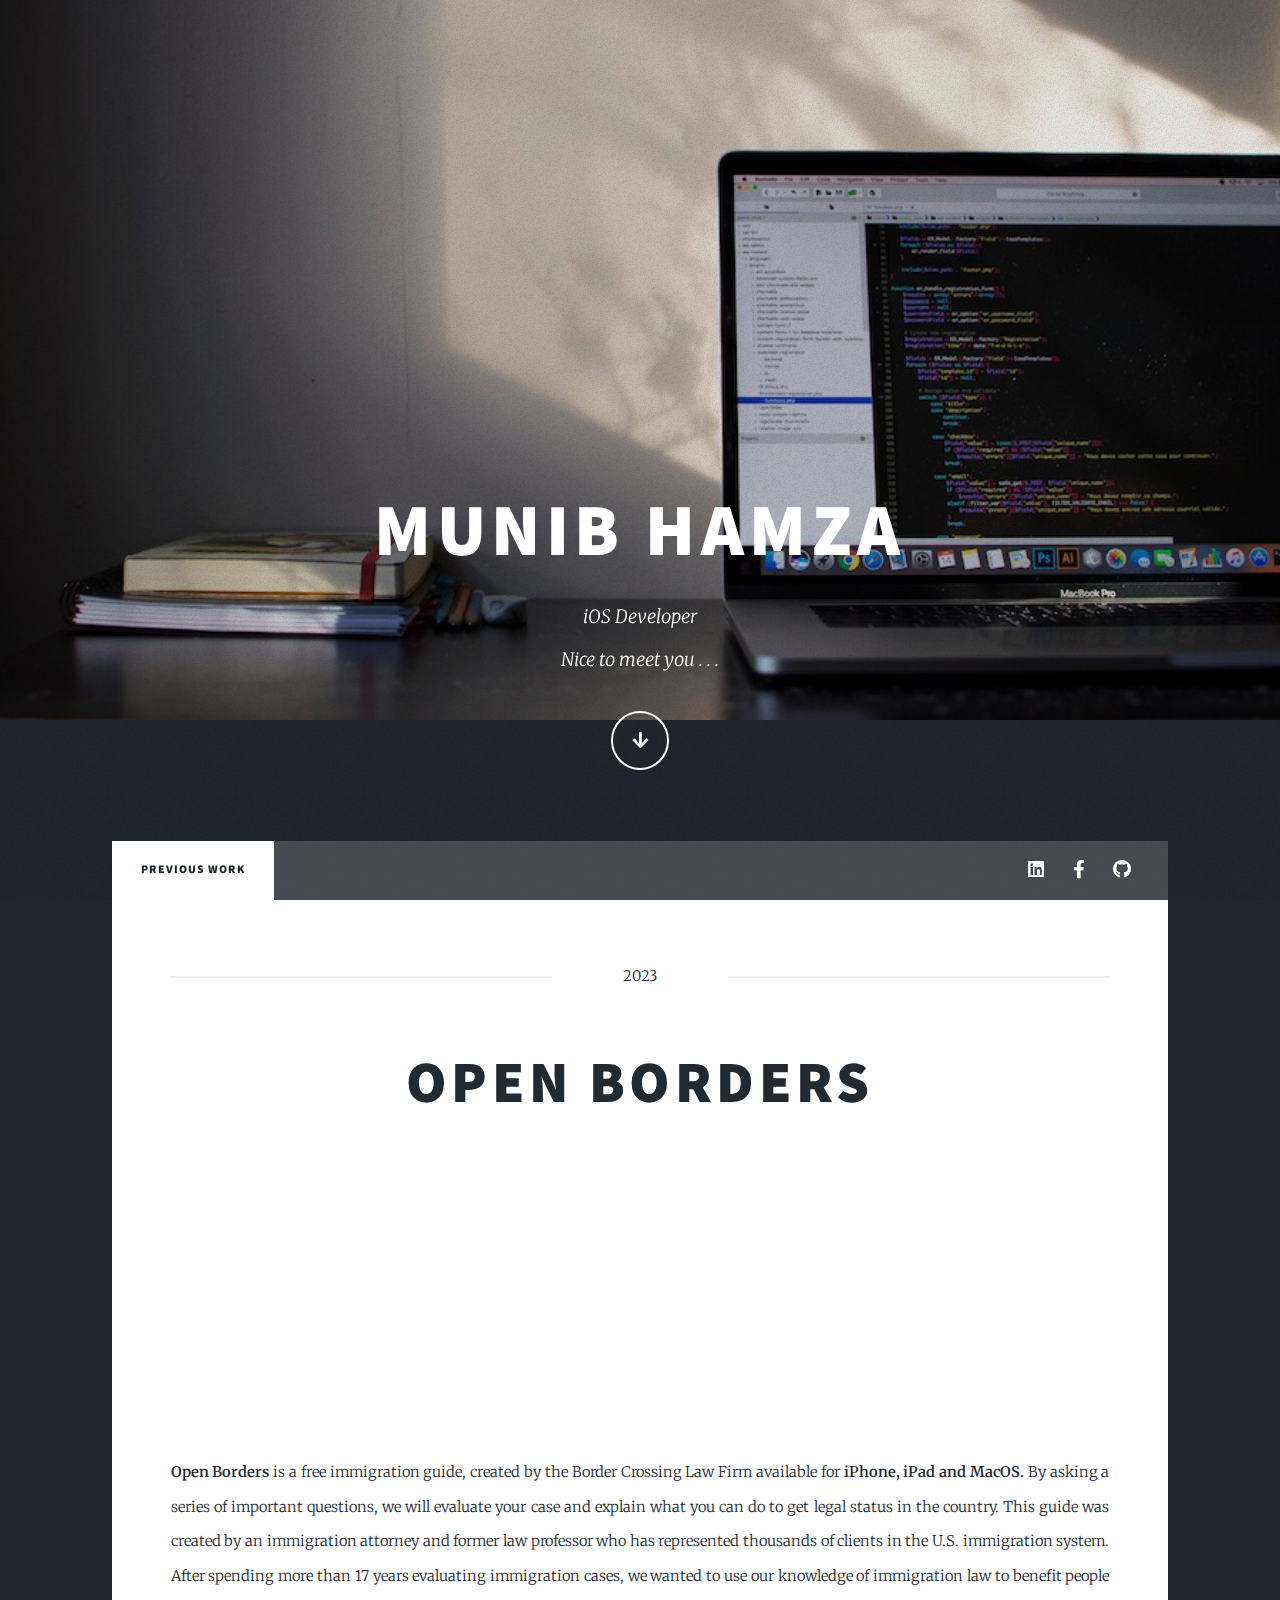
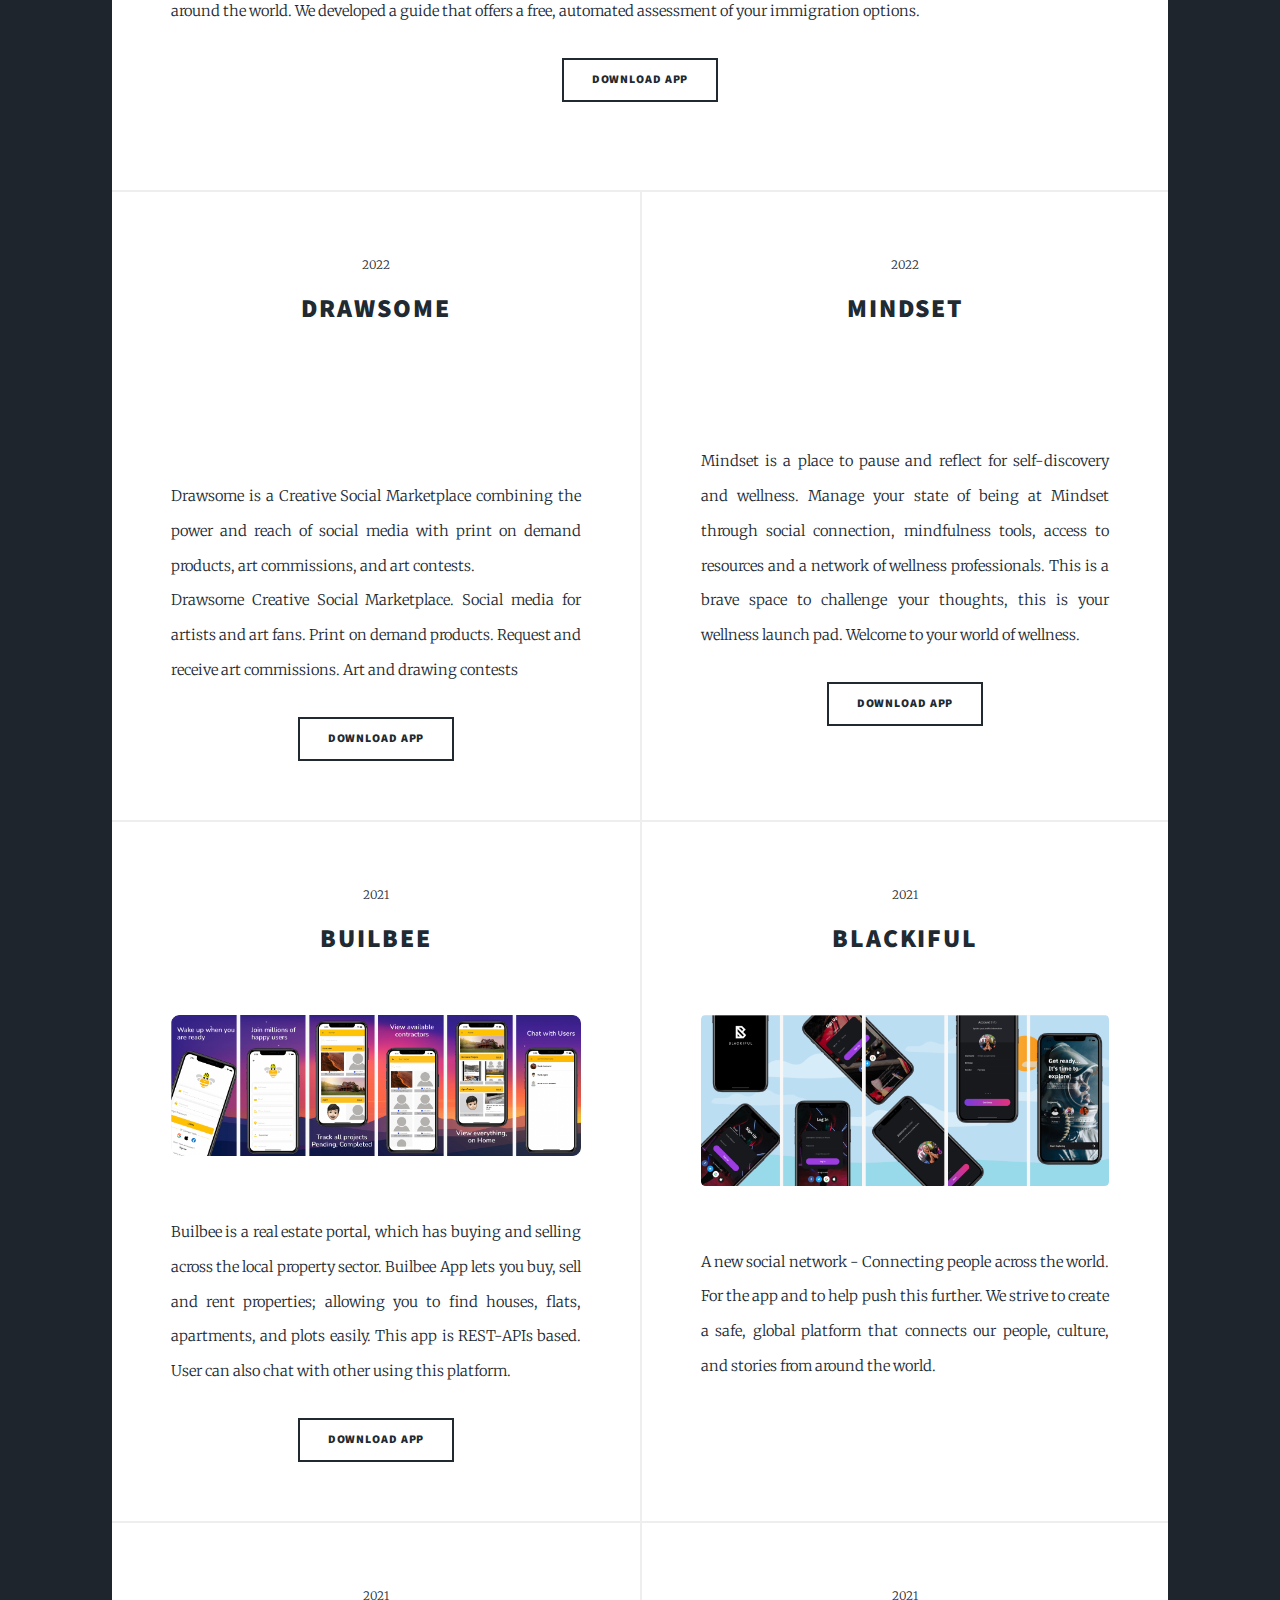
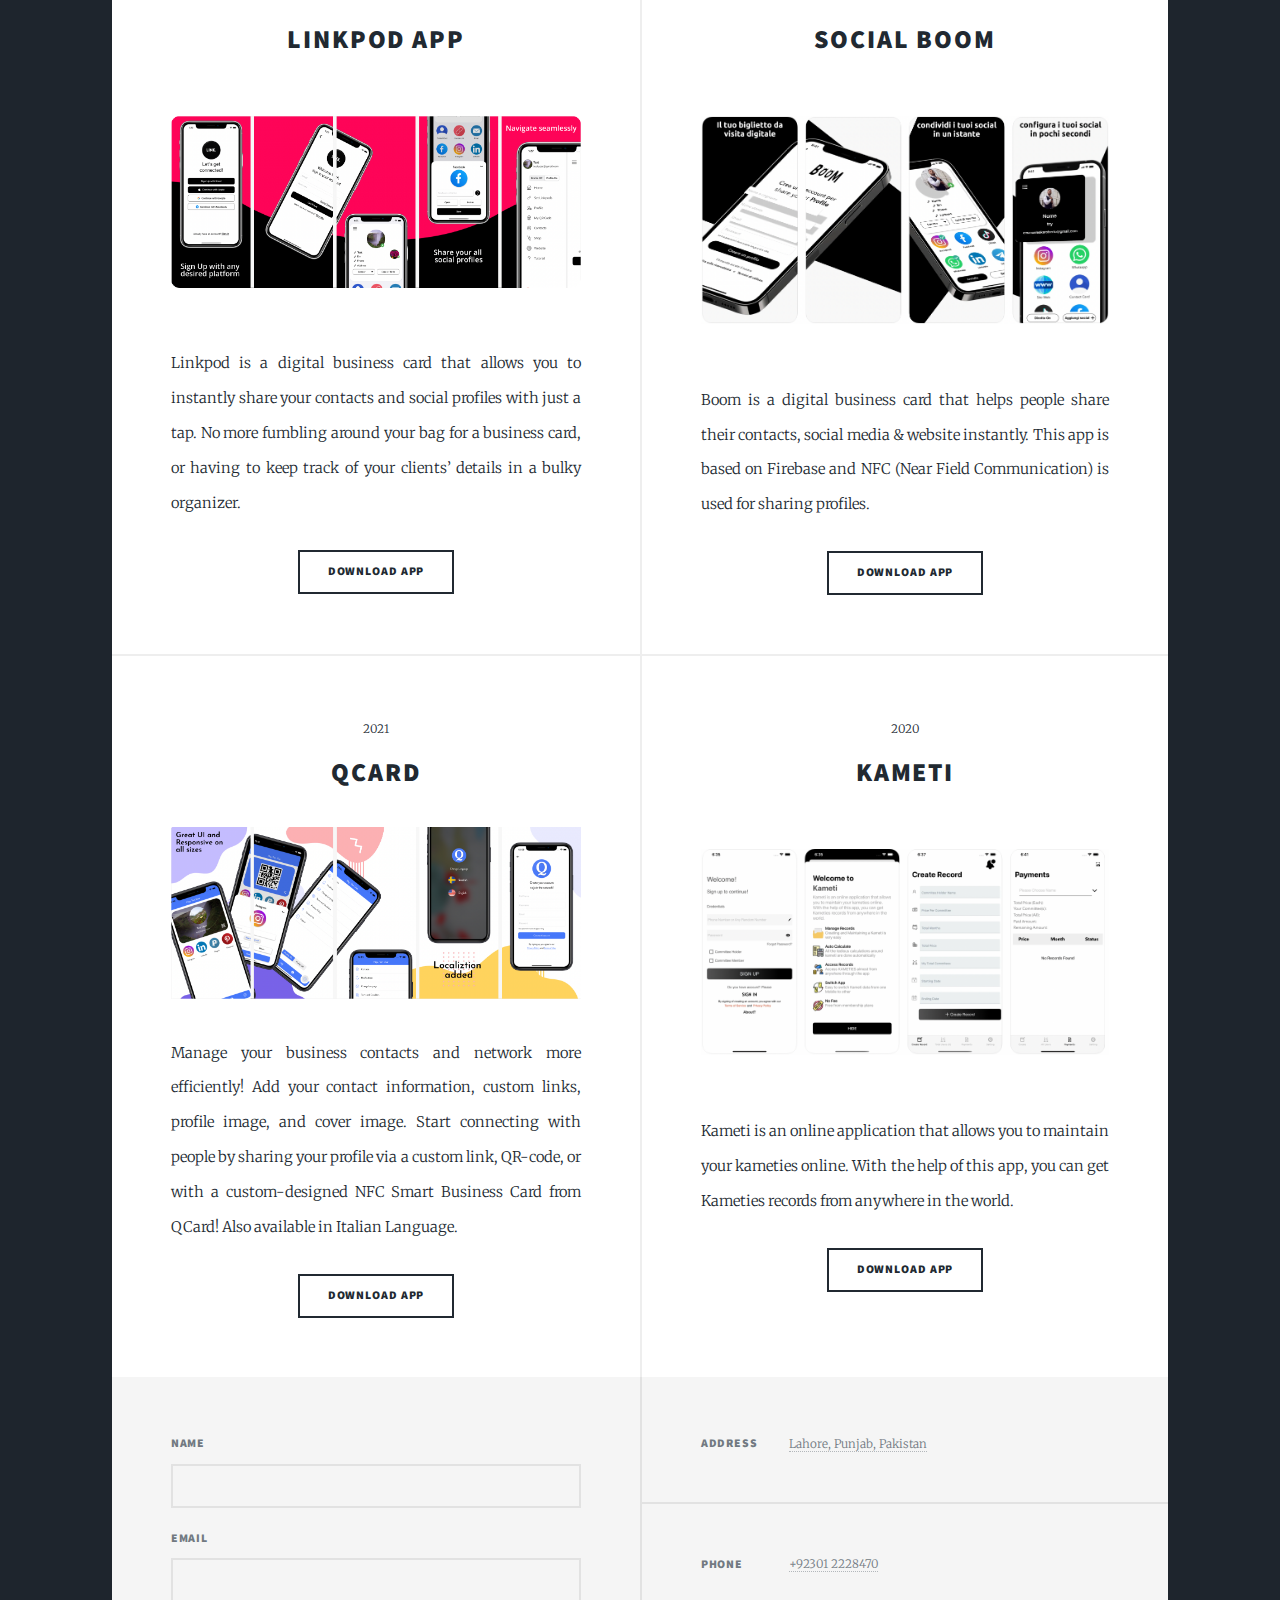
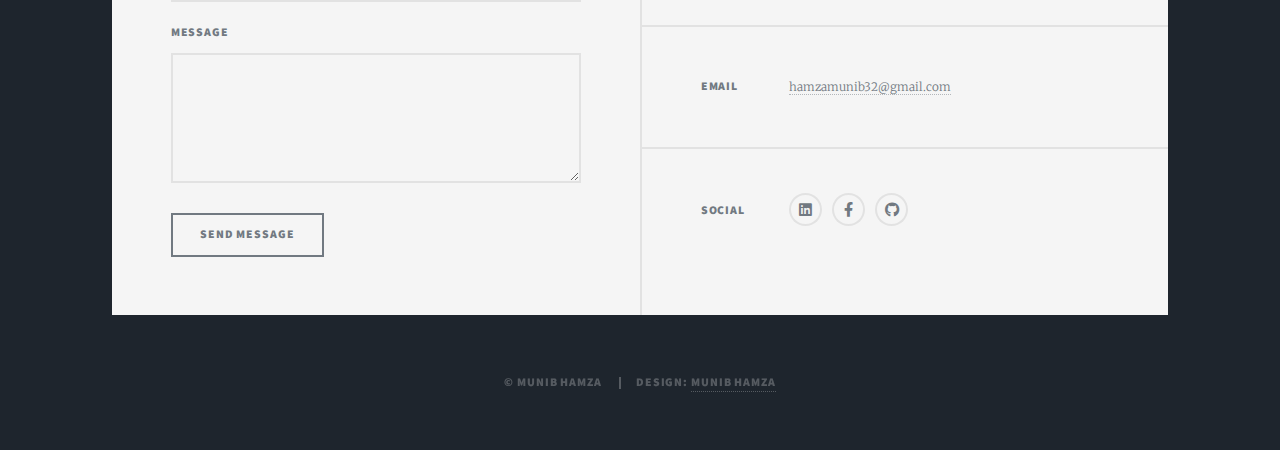
==== commit 9ec452cf: "Fixed text location changes" ====
--- a/index.html
+++ b/index.html
@@ -61,21 +61,20 @@
 			<!-- Featured Post -->
 			<article class="post featured">
 				<header class="major">
-					
-						<span class="date">2022</span>
+
+					<span class="date">2023</span>
 
 					<h2><a href="https://apps.apple.com/pk/app/open-borders/id1591040913" target="_blank"
 							rel="noopener noreferrer">Open Borders</a></h2></a>
 					<div class="slideshow-container">
-						<div class="mySlides fade">
-							<!-- <img src="images/openBordersiPhone.pdf" style="width:100%"> -->
+						<div class="mySlides fade" style="height:250px; width: 100%;">
+							<!-- <img src="images/openBordersiPhone.pdf"> -->
 							<a href="https://apps.apple.com/pk/app/open-borders/id1591040913" target="_blank"
 								rel="noopener noreferrer" class="image main"><img src="images/openBordersiPhone.pdf"
 									alt="" /></a>
-
-						</div>
-
-						<div class="mySlides fade">
+						</div>
+
+						<div class="mySlides fade" style="height:250px; width: 100%;">
 							<!-- <img src="images/openBordersiPad.pdf" style="width:100%"> -->
 							<a href="https://apps.apple.com/pk/app/open-borders/id1591040913" target="_blank"
 								rel="noopener noreferrer" class="image main"><img src="images/openBordersiPad.pdf"
@@ -287,8 +286,8 @@
 			<section class="split contact">
 				<section class="alt">
 					<h3>Address</h3>
-					<p>Walton Road, Lahore<br />
-						Pakistan</p>
+					<p><a href="https://maps.google.com/maps?q=Lahore+Punjab+Pakistan" target="_blank"
+						rel="noopener noreferrer">Lahore, Punjab, Pakistan</a></p>
 				</section>
 				<section>
 					<h3>Phone</h3>
